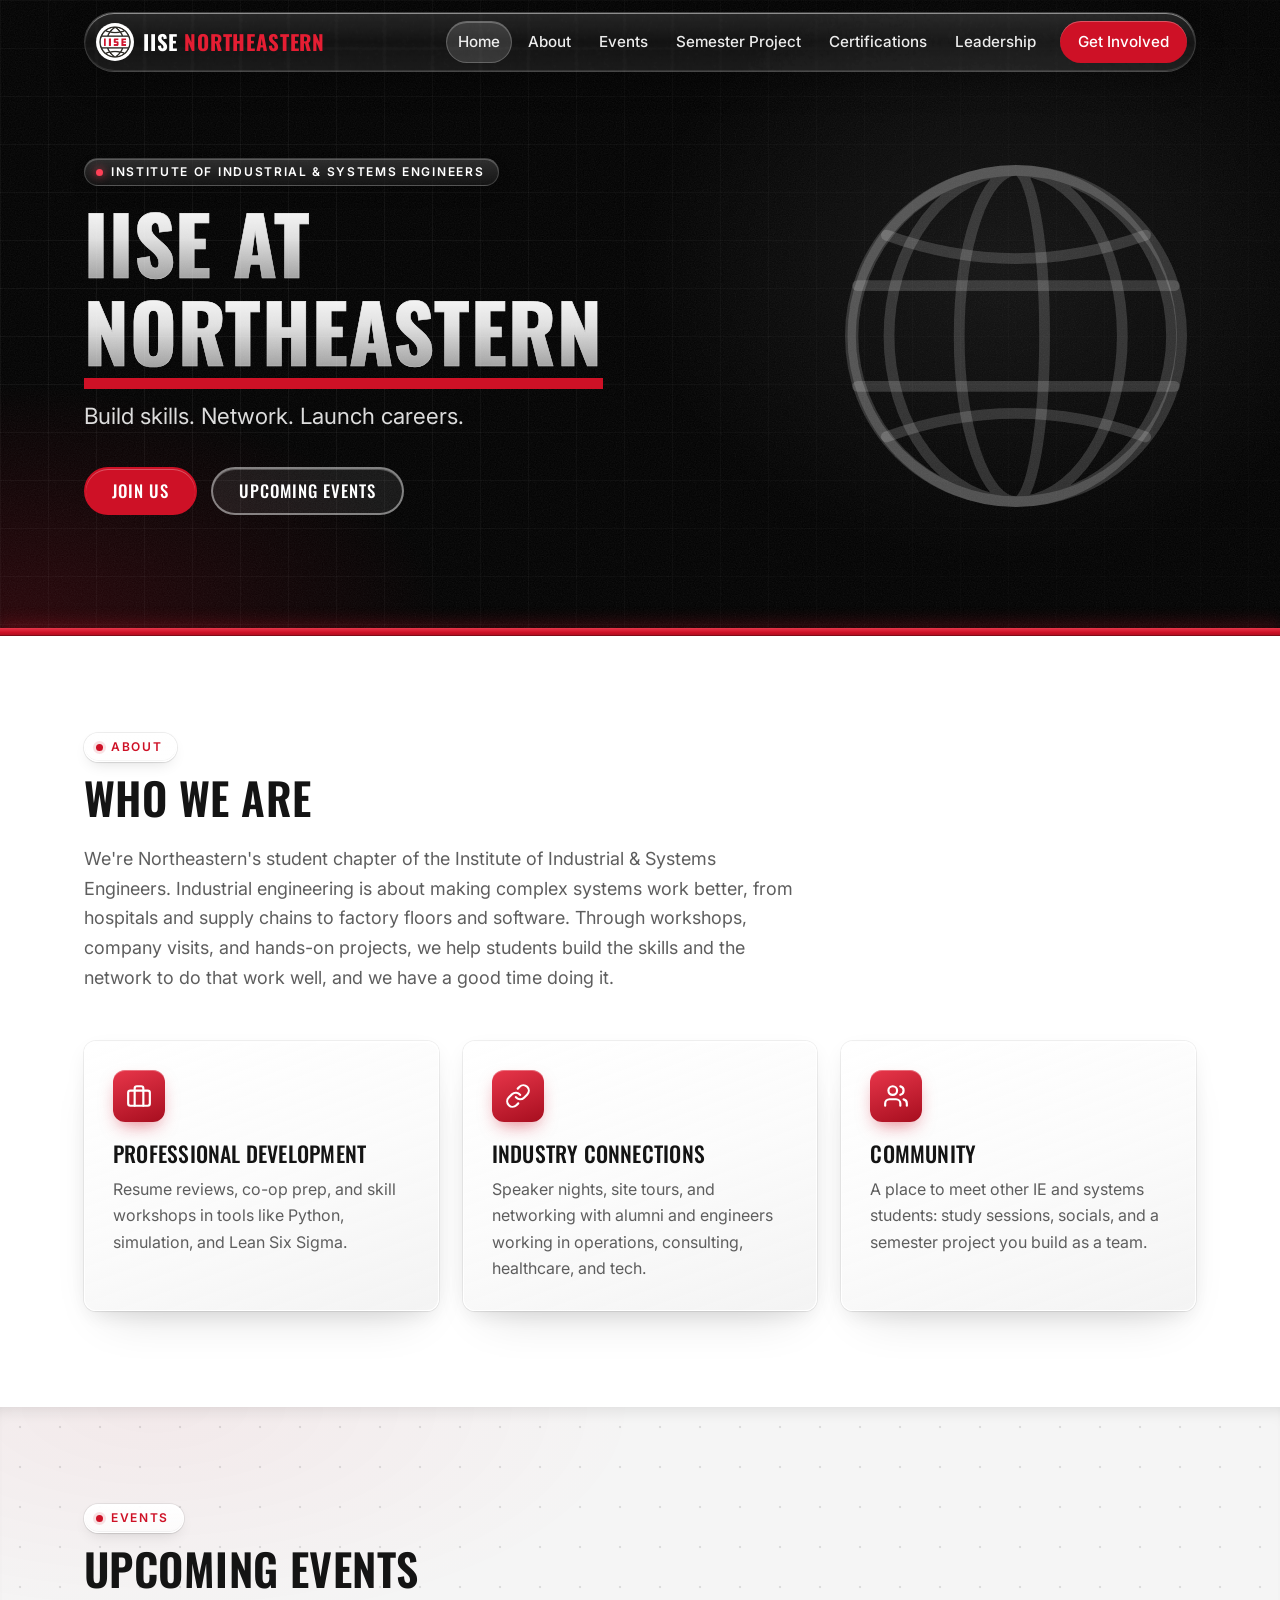
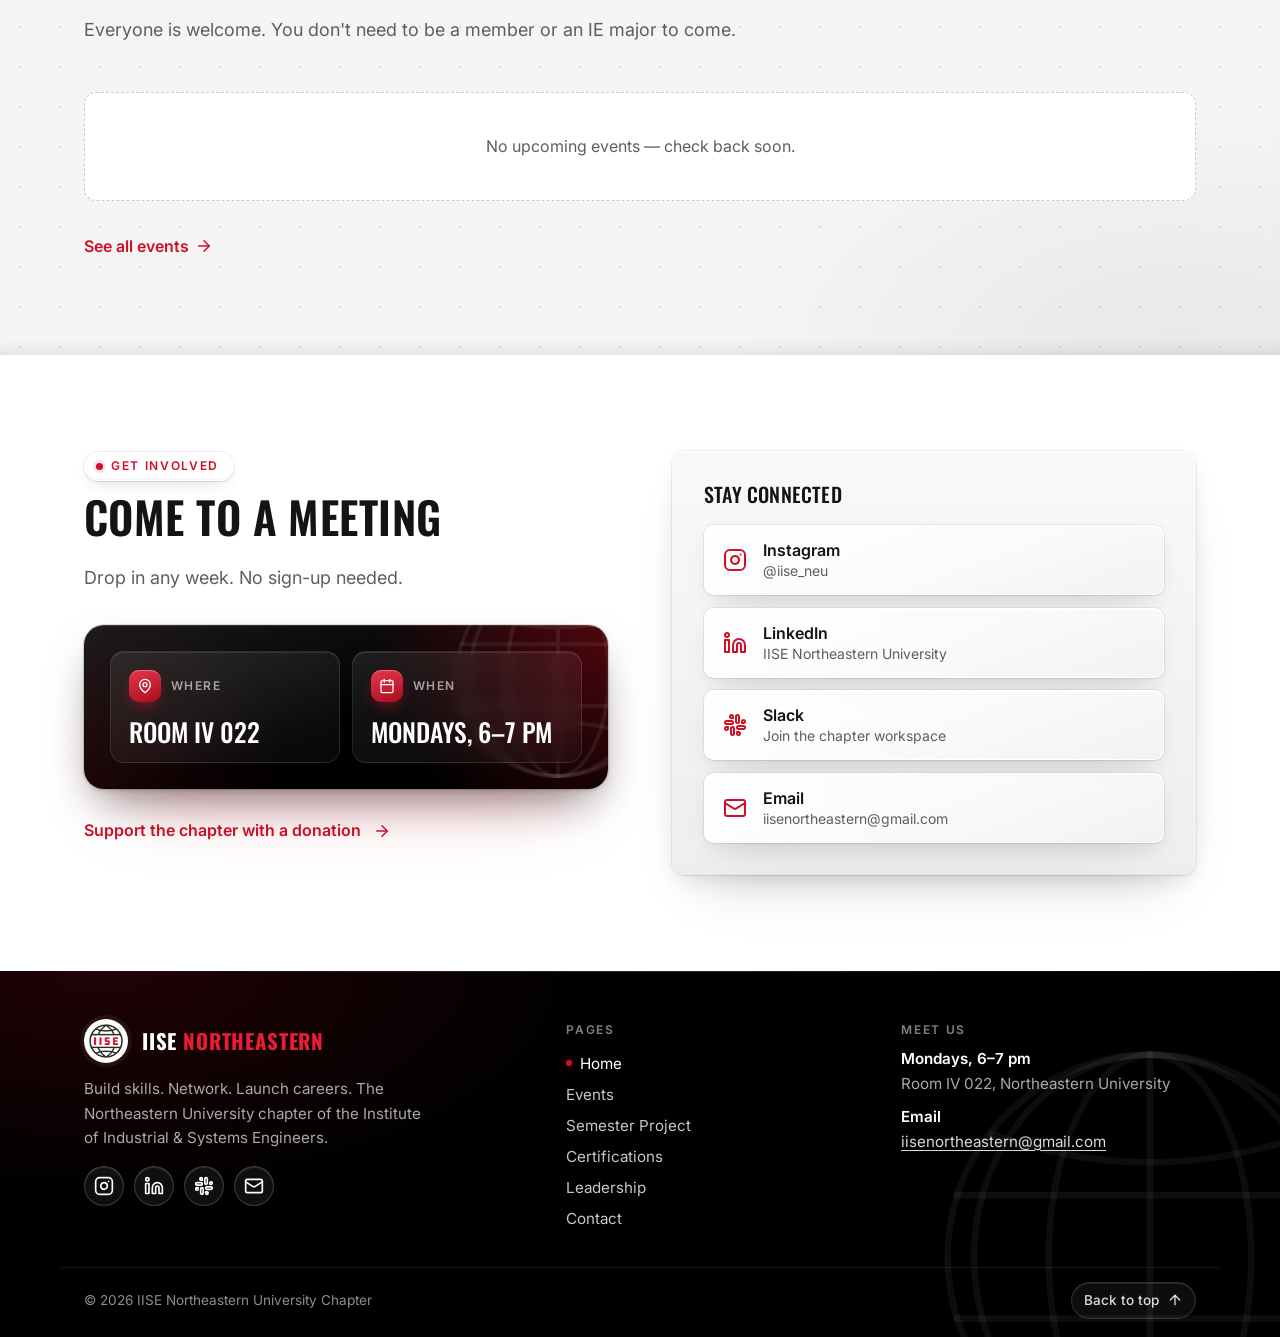
==== index.html @ 93dac648 "Add a pointer light to the black headers Co-Authored-By: Claude Opus 5.5 <noreply@anthropic.com>" ====
<!DOCTYPE html>
<html lang="en">
<head>
  <meta charset="UTF-8">
  <meta name="viewport" content="width=device-width, initial-scale=1, viewport-fit=cover">
  <title>IISE Northeastern | Industrial &amp; Systems Engineering Club at Northeastern University</title>
  <meta name="description" content="Build skills. Network. Launch careers. The Northeastern University chapter of the Institute of Industrial &amp; Systems Engineers.">
  <link rel="canonical" href="https://iiseneu.org/">

  <!-- Link previews (iMessage, Slack, LinkedIn, Instagram DMs, etc.) -->
  <meta property="og:site_name" content="IISE Northeastern">
  <meta property="og:type" content="website">
  <meta property="og:url" content="https://iiseneu.org/">
  <meta property="og:title" content="IISE Northeastern">
  <meta property="og:description" content="Build skills. Network. Launch careers. The Northeastern University chapter of the Institute of Industrial &amp; Systems Engineers.">
  <meta property="og:image" content="https://iiseneu.org/assets/og-image.jpg">
  <meta property="og:image:width" content="1200">
  <meta property="og:image:height" content="630">
  <meta property="og:image:alt" content="IISE Northeastern University Chapter logo">
  <meta name="twitter:card" content="summary_large_image">
  <meta name="theme-color" content="#000000">
  <link rel="icon" type="image/png" href="assets/iise-logo.png">
  <!-- Home-screen app: added to an iPhone/Android home screen, the site opens full screen -->
  <link rel="manifest" href="manifest.webmanifest">
  <link rel="apple-touch-icon" href="assets/icons/apple-touch-icon.png">
  <meta name="mobile-web-app-capable" content="yes">
  <meta name="apple-mobile-web-app-capable" content="yes">
  <meta name="apple-mobile-web-app-status-bar-style" content="black-translucent">
  <meta name="apple-mobile-web-app-title" content="IISE NEU">

  <link rel="preconnect" href="https://fonts.googleapis.com">
  <link rel="preconnect" href="https://fonts.gstatic.com" crossorigin>
  <link href="https://fonts.googleapis.com/css2?family=Inter:wght@400;500;600&family=Oswald:wght@500;600;700&display=swap" rel="stylesheet">
  <!-- Tells search engines who we are (name, logo, socials). Events are added by js/main.js -->
  <script type="application/ld+json">
{
    "@context": "https://schema.org",
    "@graph": [
      {
        "@type": "WebSite",
        "@id": "https://iiseneu.org/#website",
        "url": "https://iiseneu.org/",
        "name": "IISE Northeastern",
        "alternateName": [
          "IISE at Northeastern University",
          "IISE NEU"
        ],
        "publisher": {
          "@id": "https://iiseneu.org/#org"
        }
      },
      {
        "@type": "Organization",
        "@id": "https://iiseneu.org/#org",
        "name": "IISE Northeastern University Chapter",
        "alternateName": [
          "IISE Northeastern",
          "IISE NEU",
          "Institute of Industrial and Systems Engineers at Northeastern University"
        ],
        "description": "The Northeastern University student chapter of the Institute of Industrial & Systems Engineers: client consulting projects, certifications, employer events, and community for industrial engineering students.",
        "url": "https://iiseneu.org/",
        "logo": "https://iiseneu.org/assets/icons/icon-512.png",
        "email": "iisenortheastern@gmail.com",
        "sameAs": [
          "https://www.instagram.com/iise_neu/",
          "https://www.linkedin.com/school/iise-northeastern-university/"
        ],
        "parentOrganization": {
          "@type": "Organization",
          "name": "Institute of Industrial and Systems Engineers",
          "url": "https://www.iise.org/"
        },
        "location": {
          "@type": "Place",
          "name": "Northeastern University",
          "address": {
            "@type": "PostalAddress",
            "streetAddress": "360 Huntington Ave",
            "addressLocality": "Boston",
            "addressRegion": "MA",
            "postalCode": "02115",
            "addressCountry": "US"
          }
        }
      }
    ]
  }
  </script>
  <!-- Turn on entrance/scroll animation unless the visitor prefers reduced motion (set before paint to avoid a flash) -->
  <script>if (!matchMedia("(prefers-reduced-motion: reduce)").matches) document.documentElement.classList.add("anim");</script>
  <!-- Bump ?v= on both lines whenever styles.css or main.js change, so browsers fetch the new files -->
  <link rel="stylesheet" href="css/styles.css?v=202611051542">
  <script src="js/main.js?v=202611051542" defer></script>
</head>
<body id="top">
  <!-- Icon sprite: referenced below with <use href="#icon-…">. Shapes based on Lucide (ISC license). -->
  <svg xmlns="http://www.w3.org/2000/svg" class="sprite" aria-hidden="true">
    <symbol id="icon-instagram" viewBox="0 0 24 24"><rect width="20" height="20" x="2" y="2" rx="5"/><path d="M16 11.37A4 4 0 1 1 12.63 8 4 4 0 0 1 16 11.37z"/><line x1="17.5" x2="17.51" y1="6.5" y2="6.5"/></symbol>
    <symbol id="icon-linkedin" viewBox="0 0 24 24"><path d="M16 8a6 6 0 0 1 6 6v7h-4v-7a2 2 0 0 0-4 0v7h-4v-7a6 6 0 0 1 6-6z"/><rect width="4" height="12" x="2" y="9"/><circle cx="4" cy="4" r="2"/></symbol>
    <symbol id="icon-slack" viewBox="0 0 24 24"><rect width="3" height="8" x="13" y="2" rx="1.5"/><path d="M19 8.5V10h1.5A1.5 1.5 0 1 0 19 8.5"/><rect width="3" height="8" x="8" y="14" rx="1.5"/><path d="M5 15.5V14H3.5A1.5 1.5 0 1 0 5 15.5"/><rect width="8" height="3" x="14" y="13" rx="1.5"/><path d="M15.5 19H14v1.5a1.5 1.5 0 1 0 1.5-1.5"/><rect width="8" height="3" x="2" y="8" rx="1.5"/><path d="M8.5 5H10V3.5A1.5 1.5 0 1 0 8.5 5"/></symbol>
    <symbol id="icon-mail" viewBox="0 0 24 24"><rect width="20" height="16" x="2" y="4" rx="2"/><path d="m22 7-8.97 5.7a1.94 1.94 0 0 1-2.06 0L2 7"/></symbol>
    <symbol id="icon-clock" viewBox="0 0 24 24"><circle cx="12" cy="12" r="10"/><polyline points="12 6 12 12 16 14"/></symbol>
    <symbol id="icon-pin" viewBox="0 0 24 24"><path d="M20 10c0 6-8 12-8 12s-8-6-8-12a8 8 0 0 1 16 0Z"/><circle cx="12" cy="10" r="3"/></symbol>
    <symbol id="icon-calendar" viewBox="0 0 24 24"><rect width="18" height="18" x="3" y="4" rx="2"/><line x1="16" x2="16" y1="2" y2="6"/><line x1="8" x2="8" y1="2" y2="6"/><line x1="3" x2="21" y1="10" y2="10"/></symbol>
    <symbol id="icon-briefcase" viewBox="0 0 24 24"><rect width="20" height="14" x="2" y="7" rx="2"/><path d="M16 21V5a2 2 0 0 0-2-2h-4a2 2 0 0 0-2 2v16"/></symbol>
    <symbol id="icon-link" viewBox="0 0 24 24"><path d="M10 13a5 5 0 0 0 7.54.54l3-3a5 5 0 0 0-7.07-7.07l-1.72 1.71"/><path d="M14 11a5 5 0 0 0-7.54-.54l-3 3a5 5 0 0 0 7.07 7.07l1.71-1.71"/></symbol>
    <symbol id="icon-users" viewBox="0 0 24 24"><path d="M16 21v-2a4 4 0 0 0-4-4H6a4 4 0 0 0-4 4v2"/><circle cx="9" cy="7" r="4"/><path d="M22 21v-2a4 4 0 0 0-3-3.87"/><path d="M16 3.13a4 4 0 0 1 0 7.75"/></symbol>
    <symbol id="icon-home" viewBox="0 0 24 24"><path d="M3 10.5 12 3l9 7.5"/><path d="M5 9.5V20a1 1 0 0 0 1 1h4v-6h4v6h4a1 1 0 0 0 1-1V9.5"/></symbol>
    <symbol id="icon-info" viewBox="0 0 24 24"><circle cx="12" cy="12" r="10"/><path d="M12 16v-4"/><path d="M12 8h.01"/></symbol>
    <symbol id="icon-layers" viewBox="0 0 24 24"><path d="m12 2 9 5-9 5-9-5 9-5Z"/><path d="m3 12 9 5 9-5"/><path d="m3 17 9 5 9-5"/></symbol>
    <symbol id="icon-award" viewBox="0 0 24 24"><circle cx="12" cy="8" r="6"/><path d="M15.477 12.89 17 22l-5-3-5 3 1.523-9.11"/></symbol>
    <symbol id="icon-arrow" viewBox="0 0 24 24"><path d="M5 12h14"/><path d="m12 5 7 7-7 7"/></symbol>
  </svg>

  <a class="skip-link" href="#main">Skip to main content</a>

  <header class="site-header">
    <div class="container header-inner">
      <a class="brand" href="./">
        <img src="assets/iise-mark.png" alt="IISE Northeastern University Chapter, home" width="48" height="48">
        <span class="brand-text">IISE <span>Northeastern</span></span>
      </a>

      <button class="nav-toggle" type="button" aria-expanded="false" aria-controls="site-nav">
        <span class="nav-toggle-bar" aria-hidden="true"></span>
        <span class="visually-hidden">Menu</span>
      </button>

      <nav id="site-nav" class="site-nav" aria-label="Main">
        <ul>
          <li><a href="#top" aria-current="page"><svg class="nav-ico" aria-hidden="true"><use href="#icon-home"/></svg><span>Home</span></a></li>
          <li><a href="#about"><svg class="nav-ico" aria-hidden="true"><use href="#icon-info"/></svg><span>About</span></a></li>
          <li><a href="#events"><svg class="nav-ico" aria-hidden="true"><use href="#icon-calendar"/></svg><span>Events</span></a></li>
          <li><a href="semester-project"><svg class="nav-ico" aria-hidden="true"><use href="#icon-layers"/></svg><span>Semester Project</span></a></li>
          <li><a href="certifications"><svg class="nav-ico" aria-hidden="true"><use href="#icon-award"/></svg><span>Certifications</span></a></li>
          <li><a href="leadership"><svg class="nav-ico" aria-hidden="true"><use href="#icon-users"/></svg><span>Leadership</span></a></li>
          <li class="nav-menu-only"><a href="contact"><svg class="nav-ico" aria-hidden="true"><use href="#icon-mail"/></svg><span>Contact</span></a></li>
          <li><a class="nav-cta" href="#get-involved">Get Involved</a></li>
        </ul>
        <!-- Phone menu only: meeting info and socials -->
        <div class="nav-extras">
          <p class="nav-meet"><svg aria-hidden="true"><use href="#icon-calendar"/></svg>General meetings: Mondays, 6–7 pm · IV 022</p>
          <ul class="social" role="list">
            <li><a href="https://www.instagram.com/iise_neu/?hl=en" target="_blank" rel="noopener noreferrer" aria-label="IISE Northeastern on Instagram (opens in a new tab)"><svg aria-hidden="true"><use href="#icon-instagram"/></svg></a></li>
            <li><a href="https://www.linkedin.com/school/iise-northeastern-university/posts/?feedView=all" target="_blank" rel="noopener noreferrer" aria-label="IISE Northeastern on LinkedIn (opens in a new tab)"><svg aria-hidden="true"><use href="#icon-linkedin"/></svg></a></li>
            <li><a href="https://join.slack.com/t/iise-northeastern/shared_invite/zt-2xcipzngj-AsuXN7jgYx8LaTXatLx2tw" target="_blank" rel="noopener noreferrer" aria-label="Join the IISE Northeastern Slack workspace (opens in a new tab)"><svg aria-hidden="true"><use href="#icon-slack"/></svg></a></li>
            <li><a href="mailto:iisenortheastern@gmail.com" aria-label="Email IISE Northeastern"><svg aria-hidden="true"><use href="#icon-mail"/></svg></a></li>
          </ul>
        </div>
      </nav>
    </div>
  </header>

  <main id="main">
    <!-- ============ HERO ============ -->
    <section class="hero" aria-labelledby="hero-title">
      <div class="container hero-inner">
        <div class="hero-copy">
          <p class="eyebrow eyebrow-light">Institute of Industrial &amp; Systems Engineers</p>
          <h1 id="hero-title">IISE at <span class="accent">Northeastern</span></h1>
          <p class="hero-tagline">Build skills. Network. Launch careers.</p>
          <div class="hero-actions">
            <a class="btn btn-primary" href="#get-involved">Join Us</a>
            <a class="btn btn-ghost" href="#events">Upcoming Events</a>
          </div>
        </div>

        <!-- Decorative globe echoing the logo -->
        <svg class="hero-globe" viewBox="0 0 200 200" aria-hidden="true" focusable="false">
          <circle cx="100" cy="100" r="92"/>
          <!-- Meridians: js/main.js (initGlobe) redraws these to spin the globe on load -->
          <g class="globe-meridians">
            <ellipse cx="100" cy="100" rx="40" ry="92"/>
            <ellipse cx="100" cy="100" rx="72" ry="92"/>
            <line x1="100" y1="8" x2="100" y2="192"/>
          </g>
          <line x1="12" y1="72" x2="188" y2="72"/>
          <line x1="12" y1="128" x2="188" y2="128"/>
          <path d="M28 44 Q100 70 172 44"/>
          <path d="M28 156 Q100 130 172 156"/>
        </svg>
      </div>
    </section>

    <!-- ============ ABOUT ============ -->
    <section id="about" class="section" aria-labelledby="about-title">
      <div class="container">
        <header class="section-head">
          <p class="eyebrow">About</p>
          <h2 id="about-title">Who we are</h2>
          <!-- TODO: Replace with the chapter's official About text -->
          <p class="lead">
            We're Northeastern's student chapter of the Institute of Industrial &amp; Systems Engineers. Industrial engineering is about making complex systems work better, from hospitals and supply chains to factory floors and software.
            Through workshops, company visits, and hands-on projects, we help students build the skills and the network to do that work well, and we have a good time doing it.
          </p>
        </header>

        <ul class="card-grid highlights" role="list">
          <li class="card highlight">
            <span class="highlight-icon"><svg aria-hidden="true"><use href="#icon-briefcase"/></svg></span>
            <h3>Professional Development</h3>
            <!-- TODO: Replace highlight copy -->
            <p>Resume reviews, co-op prep, and skill workshops in tools like Python, simulation, and Lean Six Sigma.</p>
          </li>
          <li class="card highlight">
            <span class="highlight-icon"><svg aria-hidden="true"><use href="#icon-link"/></svg></span>
            <h3>Industry Connections</h3>
            <!-- TODO: Replace highlight copy -->
            <p>Speaker nights, site tours, and networking with alumni and engineers working in operations, consulting, healthcare, and tech.</p>
          </li>
          <li class="card highlight">
            <span class="highlight-icon"><svg aria-hidden="true"><use href="#icon-users"/></svg></span>
            <h3>Community</h3>
            <!-- TODO: Replace highlight copy -->
            <p>A place to meet other IE and systems students: study sessions, socials, and a semester project you build as a team.</p>
          </li>
        </ul>
      </div>
    </section>

    <!-- ============ EVENTS ============ -->
    <section id="events" class="section section-alt" aria-labelledby="events-title">
      <div class="container">
        <header class="section-head">
          <p class="eyebrow">Events</p>
          <h2 id="events-title">Upcoming events</h2>
          <p class="lead">Everyone is welcome. You don't need to be a member or an IE major to come.</p>
        </header>

        <!-- Events are rendered from the EVENTS array in js/main.js -->
        <ul class="card-grid events-grid" id="events-list" role="list">
          <li class="events-empty">
            <noscript>Turn on JavaScript to see upcoming events, or follow us on Instagram for updates.</noscript>
          </li>
        </ul>

        <p class="section-more"><a class="text-link" href="events">See all events <svg aria-hidden="true"><use href="#icon-arrow"/></svg></a></p>
      </div>
    </section>

    <!-- ============ GET INVOLVED ============ -->
    <section id="get-involved" class="section" aria-labelledby="involved-title">
      <div class="container involved">
        <div class="involved-copy">
          <p class="eyebrow">Get Involved</p>
          <h2 id="involved-title">Come to a meeting</h2>
          <p class="lead">Drop in any week. No sign-up needed.</p>

          <div class="meeting-card">
            <dl class="meeting">
              <div class="meeting-row">
                <dt><span class="meeting-ico" aria-hidden="true"><svg><use href="#icon-pin"/></svg></span><span>Where</span></dt>
                <dd>Room IV 022</dd>
              </div>
              <div class="meeting-row">
                <dt><span class="meeting-ico" aria-hidden="true"><svg><use href="#icon-calendar"/></svg></span><span>When</span></dt>
                <dd>Mondays, 6–7 pm</dd>
              </div>
            </dl>
            <p class="meeting-next" id="meeting-next" hidden></p>
          </div>

          <p class="support-line"><a class="text-link" href="https://givingday.northeastern.edu/s/fund-details?dc=DN4493-83" target="_blank" rel="noopener noreferrer">Support the chapter with a donation<span class="visually-hidden"> on Northeastern's giving site (opens in a new tab)</span> <svg aria-hidden="true"><use href="#icon-arrow"/></svg></a></p>
        </div>

        <div class="involved-links">
          <h3>Stay connected</h3>
          <ul class="contact-list" role="list">
            <li>
              <a class="contact-btn" href="https://www.instagram.com/iise_neu/?hl=en" target="_blank" rel="noopener noreferrer">
                <svg aria-hidden="true"><use href="#icon-instagram"/></svg>
                <span><strong>Instagram</strong><small>@iise_neu</small></span><span class="visually-hidden"> (opens in a new tab)</span>
              </a>
            </li>
            <li>
              <a class="contact-btn" href="https://www.linkedin.com/school/iise-northeastern-university/posts/?feedView=all" target="_blank" rel="noopener noreferrer">
                <svg aria-hidden="true"><use href="#icon-linkedin"/></svg>
                <span><strong>LinkedIn</strong><small>IISE Northeastern University</small></span><span class="visually-hidden"> (opens in a new tab)</span>
              </a>
            </li>
            <li>
              <a class="contact-btn" href="https://join.slack.com/t/iise-northeastern/shared_invite/zt-2xcipzngj-AsuXN7jgYx8LaTXatLx2tw" target="_blank" rel="noopener noreferrer">
                <svg aria-hidden="true"><use href="#icon-slack"/></svg>
                <span><strong>Slack</strong><small>Join the chapter workspace</small></span><span class="visually-hidden"> (opens in a new tab)</span>
              </a>
            </li>
            <li>
              <a class="contact-btn" href="mailto:iisenortheastern@gmail.com">
                <svg aria-hidden="true"><use href="#icon-mail"/></svg>
                <span><strong>Email</strong><small>iisenortheastern@gmail.com</small></span>
              </a>
            </li>
          </ul>
        </div>
      </div>
    </section>
  </main>

  <footer class="site-footer">
    <!-- Decorative globe watermark echoing the hero -->
    <svg class="footer-globe" viewBox="0 0 200 200" aria-hidden="true" focusable="false">
      <circle cx="100" cy="100" r="92"/>
      <ellipse cx="100" cy="100" rx="46" ry="92"/>
      <ellipse cx="100" cy="100" rx="80" ry="92"/>
      <line x1="100" y1="8" x2="100" y2="192"/>
      <line x1="12" y1="72" x2="188" y2="72"/>
      <line x1="12" y1="128" x2="188" y2="128"/>
      <path d="M28 44 Q100 70 172 44"/>
      <path d="M28 156 Q100 130 172 156"/>
    </svg>

    <div class="container footer-grid">
      <div class="footer-brand">
        <a class="footer-wordmark" href="./">
          <span class="footer-logo"><img src="assets/iise-mark.png" alt="" width="72" height="72" loading="lazy"></span>
          <span class="footer-name">IISE <span>Northeastern</span></span>
        </a>
        <p class="footer-tagline">Build skills. Network. Launch careers. The Northeastern University chapter of the Institute of Industrial &amp; Systems Engineers.</p>
        <ul class="social" role="list">
          <li><a href="https://www.instagram.com/iise_neu/?hl=en" target="_blank" rel="noopener noreferrer" aria-label="IISE Northeastern on Instagram (opens in a new tab)"><svg aria-hidden="true"><use href="#icon-instagram"/></svg></a></li>
          <li><a href="https://www.linkedin.com/school/iise-northeastern-university/posts/?feedView=all" target="_blank" rel="noopener noreferrer" aria-label="IISE Northeastern on LinkedIn (opens in a new tab)"><svg aria-hidden="true"><use href="#icon-linkedin"/></svg></a></li>
          <li><a href="https://join.slack.com/t/iise-northeastern/shared_invite/zt-2xcipzngj-AsuXN7jgYx8LaTXatLx2tw" target="_blank" rel="noopener noreferrer" aria-label="Join the IISE Northeastern Slack workspace (opens in a new tab)"><svg aria-hidden="true"><use href="#icon-slack"/></svg></a></li>
          <li><a href="mailto:iisenortheastern@gmail.com" aria-label="Email IISE Northeastern"><svg aria-hidden="true"><use href="#icon-mail"/></svg></a></li>
        </ul>
      </div>

      <nav class="footer-col" aria-label="Footer">
        <h2 class="footer-heading">Pages</h2>
        <ul class="footer-links" role="list">
            <li><a href="./" aria-current="page">Home</a></li>
            <li><a href="events">Events</a></li>
            <li><a href="semester-project">Semester Project</a></li>
            <li><a href="certifications">Certifications</a></li>
            <li><a href="leadership">Leadership</a></li>
            <li><a href="contact">Contact</a></li>
        </ul>
      </nav>

      <div class="footer-col">
        <h2 class="footer-heading">Meet us</h2>
        <p class="footer-meet"><strong>Mondays, 6–7 pm</strong>Room IV 022, Northeastern University</p>
        <p class="footer-meet"><strong>Email</strong><a href="mailto:iisenortheastern@gmail.com">iisenortheastern@gmail.com</a></p>
      </div>
    </div>

    <div class="container footer-bottom">
      <p>&copy; <span data-year>2026</span> IISE Northeastern University Chapter</p>
      <a class="to-top" href="#top">Back to top
        <svg viewBox="0 0 24 24" aria-hidden="true"><path d="m5 12 7-7 7 7"/><path d="M12 19V5"/></svg>
      </a>
    </div>
  </footer>
  <!-- Cloudflare Web Analytics --><script type='module' src='https://static.cloudflareinsights.com/beacon.min.js' data-cf-beacon='{"token": "e005a3361d4644aa9ccc763a303c956d"}'></script><!-- End Cloudflare Web Analytics -->
</body>
</html>
---- css/styles.css ----
/* =========================================================
   IISE Northeastern: site styles
   ========================================================= */

:root {
  --red: #CE1126;
  --red-dark: #A70E1F;
  /* Dark surfaces (hero, footer, dark boxes, phone menu): pure black.
     The previous warm charcoal was #2B2A26, lit from #3B3A35 down to #1F1E1B. */
  --charcoal: #000000;
  --dark-hi: #1A1A1A;        /* lit corner of dark boxes */
  --dark-lo: #000000;        /* shaded corner */
  --charcoal-soft: var(--dark-hi);
  --ink: #141414;
  --muted: #5E5E5E;          /* 6.5:1 on white, 5.9:1 on #F5F5F5 */
  --line: #E5E5E5;
  --bg: #FFFFFF;
  --bg-alt: #F5F5F5;

  --font-head: "Oswald", "Arial Narrow", "Helvetica Neue", Arial, sans-serif;
  --font-body: "Inter", system-ui, -apple-system, "Segoe UI", Roboto, sans-serif;

  --header-h: 72px;
  --radius: 12px;
  --shadow: 0 1px 2px rgba(17, 17, 17, 0.06), 0 4px 16px rgba(17, 17, 17, 0.06);
  --shadow-hover: 0 2px 4px rgba(17, 17, 17, 0.08), 0 12px 28px rgba(17, 17, 17, 0.12);
  --focus: 0 0 0 3px #FFFFFF, 0 0 0 5px var(--red);
}

/* ---------- Base ---------- */
*,
*::before,
*::after { box-sizing: border-box; }

html {
  scroll-behavior: smooth;
  scroll-padding-top: calc(var(--header-h) + 16px);
  -webkit-text-size-adjust: 100%;
}

body {
  margin: 0;
  font-family: var(--font-body);
  font-size: 1rem;
  line-height: 1.65;
  color: var(--ink);
  background: var(--bg);
  -webkit-font-smoothing: antialiased;
}

/* The page itself is charcoal and the content area is white. That way everything
   outside the content (the "bounce" past the top and bottom, the strip behind the
   iPhone status bar, the space under a short page) matches the dark hero and footer,
   while the sections inside <main> stay white. Works without :has(), including on iOS. */
html, body { background: var(--charcoal); }
main { display: block; background: var(--bg); }

img, svg { display: block; max-width: 100%; }

h1, h2, h3 {
  font-family: var(--font-head);
  font-weight: 600;
  line-height: 1.1;
  letter-spacing: 0.01em;
  text-transform: uppercase;
  margin: 0 0 0.5em;
}

p { margin: 0 0 1em; }

a { color: var(--red); }

/* Sections focused by section links (js/main.js) don't need a ring */
[tabindex="-1"]:focus { outline: none; box-shadow: none; }

:focus-visible {
  outline: none;
  box-shadow: var(--focus);
  border-radius: 4px;
}

.sprite { display: none; }

.visually-hidden {
  position: absolute !important;
  width: 1px; height: 1px;
  padding: 0; margin: -1px;
  overflow: hidden; clip: rect(0 0 0 0);
  white-space: nowrap; border: 0;
}

.skip-link {
  position: absolute;
  left: 16px; top: -100px;
  z-index: 200;
  padding: 10px 16px;
  background: var(--charcoal);
  color: #fff;
  font-weight: 600;
  border-radius: 6px;
  text-decoration: none;
}
.skip-link:focus { top: 12px; }

.container {
  width: 100%;
  max-width: 1160px;
  margin: 0 auto;
  padding: 0 24px;
}

/* ---------- Buttons & links ---------- */
.btn {
  display: inline-flex;
  align-items: center;
  justify-content: center;
  gap: 8px;
  min-height: 48px;
  padding: 0 26px;
  font-family: var(--font-head);
  font-size: 1.05rem;
  font-weight: 500;
  letter-spacing: 0.06em;
  text-transform: uppercase;
  text-decoration: none;
  border-radius: 999px;
  border: 2px solid transparent;
  white-space: nowrap;
  transition: background-color .2s ease, color .2s ease, border-color .2s ease, transform .2s ease;
}
.btn:hover { transform: translateY(-1px); }

.btn-primary { background: var(--red); color: #fff; }
.btn-primary:hover { background: var(--red-dark); }

.btn-ghost { color: #fff; border-color: rgba(255, 255, 255, 0.7); }
.btn-ghost:hover { background: #fff; color: var(--charcoal); border-color: #fff; }

.text-link {
  display: inline-flex;
  align-items: center;
  gap: 6px;
  font-weight: 600;
  color: var(--red);
  text-decoration: none;
}
.text-link svg {
  width: 18px; height: 18px;
  fill: none; stroke: currentColor; stroke-width: 2;
  stroke-linecap: round; stroke-linejoin: round;
  transition: transform .2s ease;
}
.text-link:hover { color: var(--red-dark); }
.text-link:hover svg { transform: translateX(3px); }

/* ---------- Header ---------- */
.site-header {
  position: sticky;
  top: 0;
  z-index: 100;
  background: rgba(255, 255, 255, 0.96);
  backdrop-filter: saturate(180%) blur(8px);
  -webkit-backdrop-filter: saturate(180%) blur(8px);
  border-bottom: 1px solid var(--line);
}

.header-inner {
  display: flex;
  align-items: center;
  justify-content: space-between;
  height: var(--header-h);
}

.brand {
  display: flex;
  align-items: center;
  gap: 12px;
  text-decoration: none;
  color: var(--charcoal);
}
.brand img { width: 48px; height: auto; }
.brand-text {
  font-family: var(--font-head);
  font-weight: 700;
  font-size: 1.3rem;
  letter-spacing: 0.04em;
  text-transform: uppercase;
  line-height: 1;
}
.brand-text span { color: var(--red); }

.site-nav ul {
  display: flex;
  align-items: center;
  gap: 4px;
  list-style: none;
  margin: 0;
  padding: 0;
}

.site-nav a {
  position: relative;
  display: block;
  padding: 8px 12px;
  font-size: 0.95rem;
  font-weight: 500;
  color: var(--charcoal);
  text-decoration: none;
  border-radius: 6px;
  white-space: nowrap;
  transition: color .2s ease, background-color .2s ease;
}
.site-nav a:not(.nav-cta)::after {
  content: "";
  position: absolute;
  left: 12px; right: 12px; bottom: 2px;
  height: 2px;
  background: var(--red);
  transform: scaleX(0);
  transform-origin: left;
  transition: transform .2s ease;
}
.site-nav a:hover { color: var(--red); }
.site-nav a:not(.nav-cta):hover::after,
.site-nav a[aria-current]::after { transform: scaleX(1); }

.site-nav .nav-cta {
  margin-left: 8px;
  padding: 8px 18px;
  background: var(--red);
  color: #fff;
  border-radius: 999px;
}
.site-nav .nav-cta:hover { background: var(--red-dark); color: #fff; }

/* Hamburger */
.nav-toggle {
  display: none;
  width: 44px; height: 44px;
  margin-right: -8px;
  padding: 0;
  background: none;
  border: 0;
  border-radius: 8px;
  cursor: pointer;
  color: var(--charcoal);
}
.nav-toggle-bar,
.nav-toggle-bar::before,
.nav-toggle-bar::after {
  display: block;
  width: 24px; height: 2px;
  margin: 0 auto;
  background: currentColor;
  border-radius: 2px;
  transition: transform .25s ease, background-color .25s ease;
}
.nav-toggle-bar { position: relative; }
.nav-toggle-bar::before,
.nav-toggle-bar::after { content: ""; position: absolute; left: 0; }
.nav-toggle-bar::before { top: -7px; }
.nav-toggle-bar::after { top: 7px; }

.nav-toggle[aria-expanded="true"] .nav-toggle-bar { background: transparent; }
.nav-toggle[aria-expanded="true"] .nav-toggle-bar::before { transform: translateY(7px) rotate(45deg); }
.nav-toggle[aria-expanded="true"] .nav-toggle-bar::after { transform: translateY(-7px) rotate(-45deg); }

/* ---------- Hero ---------- */
.hero {
  position: relative;
  overflow: hidden;
  background: var(--charcoal);
  color: #fff;
}
.hero::after {               /* thin red rule echoing the logo ring */
  content: "";
  position: absolute;
  left: 0; right: 0; bottom: 0;
  height: 6px;
  background: var(--red);
}

.hero-inner {
  display: grid;
  grid-template-columns: 1.3fr 1fr;
  align-items: center;
  gap: 48px;
  padding-top: 112px;
  padding-bottom: 120px;
}

.hero h1 {
  font-size: clamp(2.75rem, 6.5vw, 5rem);
  font-weight: 700;
  margin-bottom: 0.3em;
}
.hero h1 .accent { color: #fff; box-shadow: inset 0 -0.14em 0 var(--red); }

.hero-tagline {
  max-width: 34ch;
  font-size: clamp(1.15rem, 2vw, 1.4rem);
  color: rgba(255, 255, 255, 0.86);
  margin-bottom: 2rem;
}

.hero-actions { display: flex; flex-wrap: wrap; gap: 14px; }

.hero-globe {
  width: 100%;
  max-width: 360px;
  justify-self: end;
  fill: none;
  stroke: rgba(255, 255, 255, 0.16);
  stroke-width: 6;
  stroke-linecap: round;
}

.hero :focus-visible { box-shadow: 0 0 0 3px var(--charcoal), 0 0 0 5px #fff; }

/* ---------- Sections ---------- */
.section { padding: 96px 0; }
.section-alt { background: var(--bg-alt); }

.section-head { max-width: 720px; margin-bottom: 48px; }
.section-head h2 { font-size: clamp(2rem, 4vw, 2.75rem); }

.eyebrow {
  display: inline-flex;
  align-items: center;
  gap: 10px;
  margin-bottom: 12px;
  font-size: 0.8rem;
  font-weight: 600;
  letter-spacing: 0.14em;
  text-transform: uppercase;
  color: var(--red);
}
.eyebrow::before {
  content: "";
  width: 28px; height: 2px;
  background: currentColor;
}
.eyebrow-light { color: rgba(255, 255, 255, 0.86); }
.eyebrow-light::before { background: var(--red); }

.lead { font-size: 1.125rem; color: var(--muted); }

.section-more { margin: 32px 0 0; }

/* ---------- Cards ---------- */
.card-grid {
  display: grid;
  grid-template-columns: repeat(3, 1fr);
  gap: 24px;
  list-style: none;
  margin: 0;
  padding: 0;
}

.card {
  background: #fff;
  border: 1px solid var(--line);
  border-radius: var(--radius);
  padding: 28px;
  transition: transform .2s ease, box-shadow .2s ease, border-color .2s ease;
}
.card:hover {
  transform: translateY(-3px);
  box-shadow: var(--shadow-hover);
  border-color: transparent;
}
.card h3 { font-size: 1.35rem; font-weight: 500; }
.card p { color: var(--muted); margin: 0; }

.highlight-icon {
  display: inline-grid;
  place-items: center;
  width: 52px; height: 52px;
  margin-bottom: 20px;
  border-radius: 12px;
  background: rgba(206, 17, 38, 0.08);
  color: var(--red);
}
.highlight-icon svg {
  width: 26px; height: 26px;
  fill: none; stroke: currentColor; stroke-width: 2;
  stroke-linecap: round; stroke-linejoin: round;
}

/* ---------- Events ---------- */
.event {
  display: flex;
  flex-direction: column;
  box-shadow: var(--shadow);
}

.event-top {
  display: flex;
  align-items: flex-start;
  gap: 16px;
  margin-bottom: 16px;
}

.date-badge {
  flex: none;
  display: flex;
  flex-direction: column;
  align-items: center;
  justify-content: center;
  width: 64px; height: 68px;
  border-radius: 10px;
  background: var(--red);
  color: #fff;
  font-family: var(--font-head);
  line-height: 1;
  text-transform: uppercase;
}
.date-badge .month { font-size: 0.85rem; letter-spacing: 0.1em; }
.date-badge .day { font-size: 1.9rem; font-weight: 600; margin-top: 4px; }

.event h3 { margin: 4px 0 0; }
.event-tag {
  display: inline-block;
  margin-top: 2px;
  padding: 1px 8px;
  border-radius: 999px;
  background: var(--charcoal);
  font-size: 0.7rem;
  font-weight: 600;
  letter-spacing: 0.1em;
  text-transform: uppercase;
  color: #fff;
}
.event-special .date-badge { background: var(--charcoal); }

.event-meta {
  list-style: none;
  margin: 0 0 14px;
  padding: 0;
  font-size: 0.925rem;
  color: var(--muted);
}
.event-meta li { display: flex; align-items: center; gap: 8px; }
.event-meta li + li { margin-top: 4px; }
.event-meta svg {
  flex: none;
  width: 16px; height: 16px;
  fill: none; stroke: var(--charcoal); stroke-width: 2;
  stroke-linecap: round; stroke-linejoin: round;
}

.events-empty {
  grid-column: 1 / -1;
  padding: 40px 24px;
  text-align: center;
  color: var(--muted);
  background: #fff;
  border: 1px dashed #CBCBCB;
  border-radius: var(--radius);
}
.events-empty:empty { display: none; }

/* Past events: muted badge regardless of type */
.event-past { box-shadow: none; }
.event-past .date-badge { background: var(--line); color: var(--charcoal); }

/* ---------- Get involved ---------- */
.involved {
  display: grid;
  grid-template-columns: 1fr 1fr;
  gap: 64px;
  align-items: start;
}
.involved h2 { font-size: clamp(2rem, 4vw, 2.75rem); }

.meeting {
  margin: 32px 0 0;
  border-left: 4px solid var(--red);
  padding-left: 24px;
}
.meeting-row + .meeting-row { margin-top: 20px; }
.meeting dt {
  display: flex;
  align-items: center;
  gap: 8px;
  font-size: 0.8rem;
  font-weight: 600;
  letter-spacing: 0.12em;
  text-transform: uppercase;
  color: var(--muted);
}
.meeting dt svg {
  width: 16px; height: 16px;
  fill: none; stroke: var(--red); stroke-width: 2;
  stroke-linecap: round; stroke-linejoin: round;
}
.meeting dd {
  margin: 4px 0 0;
  font-family: var(--font-head);
  font-size: 1.75rem;
  font-weight: 500;
  text-transform: uppercase;
  line-height: 1.2;
}

.involved-links {
  background: var(--bg-alt);
  border-radius: var(--radius);
  padding: 32px;
}
.involved-links h3 { font-size: 1.25rem; font-weight: 500; margin-bottom: 20px; }

.contact-list {
  display: grid;
  gap: 12px;
  list-style: none;
  margin: 0;
  padding: 0;
}

.contact-btn {
  display: flex;
  align-items: center;
  gap: 16px;
  padding: 14px 18px;
  background: #fff;
  border: 1px solid var(--line);
  border-radius: 10px;
  color: var(--ink);
  text-decoration: none;
  transition: border-color .2s ease, box-shadow .2s ease, transform .2s ease;
}
.contact-btn svg {
  flex: none;
  width: 24px; height: 24px;
  fill: none; stroke: var(--red); stroke-width: 2;
  stroke-linecap: round; stroke-linejoin: round;
}
.contact-btn > span { display: flex; flex-direction: column; min-width: 0; line-height: 1.35; }
.contact-btn strong { font-weight: 600; }
.contact-btn small {
  font-size: 0.875rem;
  color: var(--muted);
  overflow-wrap: anywhere;
}
.contact-btn:hover {
  border-color: var(--red);
  box-shadow: var(--shadow);
  transform: translateX(3px);
}

/* ---------- Semester project page ---------- */
.page-hero .container { padding-top: 88px; padding-bottom: 96px; }
.page-hero h1 { max-width: 16ch; font-size: clamp(2.5rem, 5.5vw, 4.25rem); }
.page-hero .hero-tagline { max-width: 46ch; margin-bottom: 0; }

.project {
  display: flex;
  flex-direction: column;
  padding: 32px;
  background: #fff;
  border: 1px solid var(--line);
  border-radius: var(--radius);
}
.project h3 { font-size: clamp(1.6rem, 3vw, 2rem); margin: 0 0 8px; }
.project h4 {
  margin: 20px 0 6px;
  font-size: 0.8rem;
  font-weight: 600;
  letter-spacing: 0.12em;
  text-transform: uppercase;
  color: var(--red);
}
.project p { margin: 0; color: var(--muted); }
.project .project-client { color: var(--ink); }

.project .project-term {
  display: flex;
  align-items: center;
  gap: 10px;
  margin: 0 0 6px;
  font-size: 0.8rem;
  font-weight: 600;
  letter-spacing: 0.12em;
  text-transform: uppercase;
}
.status-pill {
  padding: 2px 10px;
  border-radius: 999px;
  background: rgba(206, 17, 38, 0.08);
  color: var(--red-dark);
  letter-spacing: 0.06em;
}

.project-feature {
  display: grid;
  grid-template-columns: 1fr 1.6fr;
  gap: 56px;
  align-items: center;
  padding: 40px;
  border-top: 4px solid var(--red);
  box-shadow: var(--shadow);
}
.project-logo { display: grid; place-items: center; }
.project-logo img { width: 100%; max-width: 280px; height: auto; }

.checklist { list-style: none; margin: 0; padding: 0; }
.checklist li {
  display: flex;
  align-items: flex-start;
  gap: 10px;
  color: var(--muted);
}
.checklist li + li { margin-top: 8px; }
.checklist strong { color: var(--ink); font-weight: 600; }
.checklist svg {
  flex: none;
  width: 18px; height: 18px;
  margin-top: 4px;
  fill: none; stroke: var(--red); stroke-width: 2.5;
  stroke-linecap: round; stroke-linejoin: round;
}

.past-grid {
  display: grid;
  grid-template-columns: repeat(2, 1fr);
  gap: 24px;
}

.project-card-logo {
  width: auto;
  height: 72px;
  max-width: 100%;
  margin-bottom: 24px;
  object-fit: contain;
  object-position: left center;
}
.project-card-logo.is-square { height: 96px; margin-top: -12px; }

.why-grid { grid-template-columns: repeat(4, 1fr); }
.why-grid h3 { font-size: 1.25rem; }

.cta-band {
  display: flex;
  flex-wrap: wrap;
  align-items: center;
  justify-content: space-between;
  gap: 20px 32px;
  margin-top: 40px;
  padding: 28px 32px;
  background: var(--bg-alt);
  border-left: 4px solid var(--red);
  border-radius: var(--radius);
}
.cta-band p { margin: 0; font-size: 1.1rem; font-weight: 500; }
.section-alt .cta-band { background: #fff; }

/* ---------- Certifications page ---------- */
.cert {
  display: grid;
  grid-template-columns: 1.3fr 1fr;
  gap: 56px;
  align-items: start;
}
.cert h2 { font-size: clamp(2rem, 4vw, 2.75rem); }

.cert-subhead {
  margin: 32px 0 6px;
  font-family: var(--font-body);
  font-size: 0.8rem;
  font-weight: 600;
  letter-spacing: 0.12em;
  color: var(--red);
}
.cert-date {
  margin: 0 0 12px;
  font-family: var(--font-head);
  font-size: 1.75rem;
  font-weight: 500;
  text-transform: uppercase;
}
.cert-schedule { list-style: none; margin: 0; padding: 0; max-width: 360px; }
.cert-schedule li {
  display: flex;
  justify-content: space-between;
  padding: 10px 0;
  border-top: 1px solid var(--line);
}
.cert-schedule span { font-weight: 600; }

.cert-notes { list-style: none; margin: 24px 0 0; padding: 0; color: var(--muted); }
.cert-notes li { display: flex; align-items: center; gap: 10px; }
.cert-notes li + li { margin-top: 8px; }
.cert-notes svg {
  flex: none;
  width: 18px; height: 18px;
  fill: none; stroke: var(--red); stroke-width: 2;
  stroke-linecap: round; stroke-linejoin: round;
}

.cert-pricing {
  padding: 32px;
  background: var(--charcoal);
  border-radius: var(--radius);
  color: #fff;
}
.cert-pricing h3 { font-size: 1.5rem; font-weight: 500; margin-bottom: 16px; }

.price-table { width: 100%; border-collapse: collapse; }
.price-table th,
.price-table td { padding: 14px 0; text-align: right; }
.price-table thead th {
  padding-top: 0;
  font-size: 0.75rem;
  font-weight: 600;
  letter-spacing: 0.1em;
  text-transform: uppercase;
  line-height: 1.3;
  color: rgba(255, 255, 255, 0.86);
}
.price-table thead small {
  display: block;
  font-size: 0.75rem;
  font-weight: 400;
  letter-spacing: 0.04em;
  text-transform: none;
}
.price-table tbody th {
  padding-right: 16px;
  text-align: left;
  font-weight: 500;
  border-top: 1px solid rgba(255, 255, 255, 0.15);
}
.price-table tbody td {
  padding-left: 16px;
  font-family: var(--font-head);
  font-size: 1.6rem;
  font-weight: 500;
  border-top: 1px solid rgba(255, 255, 255, 0.15);
}

.cert-cta { width: 100%; margin-top: 24px; }
.cert-note { margin: 16px 0 0; font-size: 0.875rem; color: rgba(255, 255, 255, 0.86); }
.cert-note a { color: #fff; overflow-wrap: anywhere; }
.cert-pricing :focus-visible { box-shadow: 0 0 0 3px var(--charcoal), 0 0 0 5px #fff; }

/* ---------- Leadership page ---------- */
.people {
  display: grid;
  grid-template-columns: repeat(4, 1fr);
  gap: 32px 24px;
  list-style: none;
  margin: 0;
  padding: 0;
}
.people-chairs { grid-template-columns: repeat(5, 1fr); }

/* Officers and Chairs sit in one section so the whole board reads as one group */
.people-heading {
  display: flex;
  align-items: center;
  gap: 16px;
  margin: 0 0 20px;
  font-family: var(--font-body);
  font-size: 0.8rem;
  font-weight: 600;
  letter-spacing: 0.14em;
  color: var(--muted);
}
.people-heading::after { content: ""; flex: 1; height: 1px; background: var(--line); }
.people + .people-heading { margin-top: 48px; }

.person img {
  width: 100%;
  height: auto;
  aspect-ratio: 4 / 5;
  object-fit: cover;
  border-radius: var(--radius);
  background: var(--line);
  margin-bottom: 14px;
}
.person h4 {
  font-family: var(--font-head);
  font-size: 1.3rem;
  font-weight: 500;
  line-height: 1.1;
  text-transform: uppercase;
  letter-spacing: 0.01em;
  margin: 0 0 2px;
}
.people-chairs .person h4 { font-size: 1.15rem; }
.person p {
  margin: 0;
  font-size: 0.9rem;
  font-weight: 500;
  color: var(--red);
}

/* ---------- Stub pages ---------- */
.stub {
  min-height: 55vh;
  display: flex;
  align-items: center;
  padding: 96px 0;
}
.stub h1 { font-size: clamp(2.5rem, 6vw, 4rem); font-weight: 700; }
.stub .lead { max-width: 52ch; margin-bottom: 2rem; }

/* ---------- Footer ----------
   Three columns on a charcoal panel: brand + socials, page links, and meeting info.
   A soft red glow, a hairline highlight along the top, and a faint globe watermark
   tie it to the hero; the bottom row holds the copyright and a glass "Back to top". */
.site-footer {
  position: relative;
  overflow: hidden;
  isolation: isolate;
  background:
    radial-gradient(700px 320px at 8% 0%, rgba(206, 17, 38, 0.16), transparent 70%),
    var(--charcoal);
  color: rgba(255, 255, 255, 0.72);
  font-size: 0.95rem;
}
.site-footer::before {                       /* hairline highlight along the top edge */
  content: "";
  position: absolute;
  top: 0; left: 0; right: 0;
  height: 1px;
  background: linear-gradient(90deg, transparent, rgba(255, 255, 255, 0.16), transparent);
}
.footer-globe {
  position: absolute;
  right: -90px; bottom: -140px;
  z-index: -1;
  width: 440px;
  fill: none;
  stroke: rgba(255, 255, 255, 0.05);
  stroke-width: 3;
  stroke-linecap: round;
  pointer-events: none;
}

.footer-grid {
  display: grid;
  grid-template-columns: 1.5fr 1fr 1fr;
  gap: 40px;
  padding-top: 48px;
  padding-bottom: 36px;
}

.footer-wordmark {
  display: inline-flex;
  align-items: center;
  gap: 14px;
  color: #fff;
  text-decoration: none;
}
.footer-logo {
  flex: none;
  display: grid;
  place-items: center;
  width: 44px; height: 44px;
  border-radius: 50%;
  background: #fff;
  box-shadow: 0 0 0 4px rgba(255, 255, 255, 0.06);
}
.footer-logo img { width: 37px; height: auto; }
.footer-name {
  font-family: var(--font-head);
  font-weight: 700;
  font-size: 1.3rem;
  letter-spacing: 0.04em;
  text-transform: uppercase;
  line-height: 1;
}
.footer-name span { color: var(--red-on-dark, #E51E33); }
.footer-tagline { max-width: 34ch; margin: 12px 0 16px; line-height: 1.6; color: rgba(255, 255, 255, 0.66); }

.footer-heading {
  margin: 4px 0 12px;
  font-family: var(--font-body);
  font-size: 0.75rem;
  font-weight: 600;
  letter-spacing: 0.14em;
  text-transform: uppercase;
  color: rgba(255, 255, 255, 0.5);
}

.footer-links { display: grid; gap: 6px; list-style: none; margin: 0; padding: 0; }
.footer-links a {
  display: inline-flex;
  align-items: center;
  gap: 8px;
  color: rgba(255, 255, 255, 0.78);
  text-decoration: none;
  transition: color .2s ease, transform .2s ease;
}
.footer-links a:hover { color: #fff; transform: translateX(3px); }
.footer-links a[aria-current="page"] { color: #fff; }
.footer-links a[aria-current="page"]::before {
  content: "";
  width: 6px; height: 6px;
  border-radius: 50%;
  background: var(--red);
  box-shadow: 0 0 8px rgba(206, 17, 38, 0.7);
}

.footer-meet { margin: 0 0 10px; line-height: 1.5; color: rgba(255, 255, 255, 0.66); }
.footer-meet strong { display: block; margin-bottom: 2px; font-weight: 600; color: #fff; }
.footer-meet a { color: rgba(255, 255, 255, 0.85); text-underline-offset: 3px; overflow-wrap: anywhere; }
.footer-meet a:hover { color: #fff; }

.social { display: flex; gap: 10px; list-style: none; margin: 0; padding: 0; }
.social a {
  display: grid;
  place-items: center;
  width: 44px; height: 44px;
  border-radius: 50%;
  border: 1px solid rgba(255, 255, 255, 0.25);
  color: #fff;
  transition: background-color .2s ease, border-color .2s ease;
}
.social svg {
  width: 20px; height: 20px;
  fill: none; stroke: currentColor; stroke-width: 2;
  stroke-linecap: round; stroke-linejoin: round;
}

.footer-bottom {
  display: flex;
  flex-wrap: wrap;
  align-items: center;
  justify-content: space-between;
  gap: 12px 24px;
  padding-top: 14px;
  padding-bottom: 18px;
  border-top: 1px solid rgba(255, 255, 255, 0.08);
  font-size: 0.85rem;
  color: rgba(255, 255, 255, 0.55);
}
.footer-bottom p { margin: 0; }
.to-top {
  display: inline-flex;
  align-items: center;
  gap: 8px;
  padding: 6px 12px;
  border-radius: 999px;
  border: 1px solid rgba(255, 255, 255, 0.14);
  background: rgba(255, 255, 255, 0.05);
  box-shadow: inset 0 1px 0 rgba(255, 255, 255, 0.1);
  color: rgba(255, 255, 255, 0.85);
  font-weight: 500;
  text-decoration: none;
  transition: background-color .2s ease, border-color .2s ease, color .2s ease;
}
.to-top svg {
  width: 16px; height: 16px;
  fill: none; stroke: currentColor; stroke-width: 2;
  stroke-linecap: round; stroke-linejoin: round;
  transition: transform .25s cubic-bezier(.3, 1.35, .45, 1);
}
.to-top:hover { background: rgba(255, 255, 255, 0.12); border-color: rgba(255, 255, 255, 0.3); color: #fff; }
.to-top:hover svg { transform: translateY(-2px); }

.site-footer .social a { width: 40px; height: 40px; }
.site-footer :focus-visible { box-shadow: 0 0 0 3px var(--charcoal), 0 0 0 5px #fff; }

/* ---------- Toast (email copied) ---------- */
.toast {
  position: fixed;
  left: 50%;
  bottom: 24px;
  z-index: 300;
  max-width: calc(100% - 32px);
  padding: 12px 20px;
  background: #fff;
  color: var(--ink);
  border: 1px solid var(--line);
  border-left: 4px solid var(--red);
  font-size: 0.95rem;
  font-weight: 500;
  text-align: center;
  border-radius: 10px;
  box-shadow: 0 8px 32px rgba(17, 17, 17, 0.25);
  opacity: 0;
  transform: translate(-50%, 16px);
  transition: opacity .2s ease, transform .2s ease;
  pointer-events: none;
}
.toast.is-visible { opacity: 1; transform: translate(-50%, 0); }

/* ---------- Responsive ---------- */
@media (max-width: 1024px) {
  .brand { flex: none; }
  .brand-text { display: none; }       /* logo alone at tablet widths so the full nav fits */
  .site-nav a { padding: 8px 7px; font-size: 0.875rem; }
  .site-nav .nav-cta { margin-left: 4px; padding: 8px 14px; }
  .card-grid { grid-template-columns: repeat(2, 1fr); }
  .highlights > :last-child:nth-child(odd) { grid-column: 1 / -1; }
  .footer-grid { grid-template-columns: 1fr 1fr; gap: 28px 32px; }
  .footer-brand { grid-column: 1 / -1; }   /* brand on its own row, links + meeting info side by side */
  .footer-meet a { overflow-wrap: normal; }
  .people-chairs { grid-template-columns: repeat(4, 1fr); }
  .involved { gap: 40px; }
  .project-feature { gap: 40px; }
  .cert { grid-template-columns: 1fr; gap: 40px; }
  .cert-pricing { max-width: 520px; }
}

@media (max-width: 767.98px) {
  :root { --header-h: 64px; }

  .container { padding-left: 16px; padding-right: 16px; }   /* sides only: keep each section's own top/bottom spacing */

  .brand img { width: 40px; }
  .brand-text { display: inline; font-size: 1.15rem; }

  .nav-toggle { display: block; }

  .site-nav {
    position: absolute;
    top: 100%;
    left: 0; right: 0;
    background: #fff;
    border-bottom: 1px solid var(--line);
    box-shadow: 0 12px 24px rgba(17, 17, 17, 0.1);
    display: none;
  }
  .site-nav.is-open { display: block; }

  .site-nav ul {
    flex-direction: column;
    align-items: stretch;
    gap: 0;
    padding: 8px 16px 20px;
  }
  .site-nav a {
    padding: 14px 4px;
    font-size: 1.05rem;
    border-bottom: 1px solid var(--line);
    border-radius: 0;
  }
  .site-nav a:not(.nav-cta)::after { display: none; }
  .site-nav a[aria-current] { color: var(--red); }
  .site-nav .nav-cta {
    margin: 16px 0 0;
    padding: 14px;
    text-align: center;
    border-bottom: 0;
    border-radius: 999px;
  }

  .hero-inner {
    grid-template-columns: 1fr;
    padding-top: 72px;
    padding-bottom: 80px;
  }
  .hero-globe {
    position: absolute;
    right: -90px; top: 24px;
    width: 280px;
    stroke: rgba(255, 255, 255, 0.07);
    pointer-events: none;
  }
  .hero-copy { position: relative; z-index: 1; }
  .hero-actions .btn { flex: 1 1 auto; }

  .section { padding: 64px 0; }
  .section-head { margin-bottom: 32px; }

  .card-grid { grid-template-columns: 1fr; gap: 16px; }
  .card { padding: 24px; }

  .involved { grid-template-columns: 1fr; }
  .involved-links { padding: 24px 16px; }

  .page-hero .container { padding-top: 64px; padding-bottom: 72px; }
  .project { padding: 24px; }
  .project-feature { grid-template-columns: 1fr; gap: 24px; }
  .project-logo { justify-items: start; }
  .project-logo img { max-width: 160px; }
  .past-grid { grid-template-columns: 1fr; gap: 16px; }
  .cta-band { flex-direction: column; align-items: stretch; padding: 24px; }
  .cta-band .btn { width: 100%; }
  .cert-pricing { padding: 24px; }
  .people,
  .people-chairs { grid-template-columns: repeat(2, 1fr); gap: 24px 16px; }
  .person h4,
  .people-chairs .person h4 { font-size: 1.05rem; }
  .person p { font-size: 0.825rem; }

  .footer-grid { grid-template-columns: 1fr; gap: 26px; padding-top: 40px; padding-bottom: 28px; }
  .footer-links { grid-template-columns: 1fr 1fr; gap: 6px 24px; }   /* page links in two columns */
  .footer-meet a { overflow-wrap: normal; }
  .footer-globe { width: 320px; right: -110px; bottom: -110px; }
}

@media (prefers-reduced-motion: reduce) {
  html { scroll-behavior: auto; }
  *, *::before, *::after {
    transition-duration: 0.01ms !important;
    animation-duration: 0.01ms !important;
  }
}

/* =========================================================
   Glass (preview)
   Apple's Liquid Glass, translated to the web: glass only on the
   floating functional layer (nav bar, its menu, the toast), never on
   content. The bar switches between light and dark glass based on what
   is scrolling beneath it (js/main.js initGlass), a "lens" slides
   between nav links on hover, and controls catch a highlight that
   follows the pointer.
   ========================================================= */
:root {
  --glass-blur: blur(28px) saturate(1.5);
  --glass-light: rgba(255, 255, 255, 0.5);
  --glass-light-strong: rgba(255, 255, 255, 0.86);  /* text-heavy panels */
  --glass-panel: #fff;                               /* menu panel: fully opaque so page text never shows through */
  --glass-dark: rgba(0, 0, 0, 0.4);
  --glass-edge-light: rgba(255, 255, 255, 0.7);
  --glass-edge-dark: rgba(255, 255, 255, 0.16);
  --red-on-dark: #E51E33;                            /* deep red, 4.6:1 on black */
}

/* Floating bar: content (including the dark hero) runs underneath it */
.site-header {
  position: fixed;
  top: calc(12px + env(safe-area-inset-top, 0px));   /* stay below the notch and status bar */
  left: 0; right: 0;
  background: none;
  border: 0;
  backdrop-filter: none;
  -webkit-backdrop-filter: none;
  pointer-events: none;            /* only the bar itself takes clicks */
}
.header-inner {
  position: relative;
  pointer-events: auto;
  width: calc(100% - 32px);
  max-width: 1112px;
  height: 60px;
  margin: 0 auto;
  padding: 0 8px 0 14px;
  border-radius: 999px;
  background: var(--glass-light);
  -webkit-backdrop-filter: var(--glass-blur);
  backdrop-filter: var(--glass-blur);
  border: 1px solid var(--glass-edge-light);
  box-shadow:
    0 10px 30px rgba(17, 17, 17, 0.12),
    inset 0 1px 0 rgba(255, 255, 255, 0.75);   /* specular top edge */
  transition: background-color .35s ease, border-color .35s ease, box-shadow .35s ease;
}
.brand img { width: 40px; border-radius: 50%; transition: background-color .35s ease; }

/* Make room for the bar now that it floats over the page */
.hero-inner { padding-top: 156px; }
.page-hero .container { padding-top: 140px; }

/* Dark glass when the bar sits over the hero or footer */
.site-header.on-dark .header-inner {
  background: var(--glass-dark);
  border-color: var(--glass-edge-dark);
  box-shadow: 0 10px 30px rgba(0, 0, 0, 0.25), inset 0 1px 0 rgba(255, 255, 255, 0.14);
}
.site-header.on-dark .brand,
.site-header.on-dark .nav-toggle { color: #fff; }
.site-header.on-dark .brand img { background: #fff; }   /* the globe is charcoal; give it a white disc */
.site-header.on-dark .brand-text span { color: var(--red-on-dark); }
.site-header.on-dark .site-nav a:not(.nav-cta) { color: rgba(255, 255, 255, 0.92); }
.site-header.on-dark .site-nav a:not(.nav-cta):hover { color: #fff; }
.site-header.on-dark :focus-visible { box-shadow: 0 0 0 3px var(--charcoal), 0 0 0 5px #fff; }

/* Lens: a small glass capsule that slides between nav links and rests on the current page */
.site-nav ul { position: relative; }
.nav-lens {
  position: absolute;
  top: 0; left: 0;
  height: 0; width: 0;
  border-radius: 999px;
  background: rgba(255, 255, 255, 0.7);
  border: 1px solid rgba(255, 255, 255, 0.9);
  box-shadow: 0 2px 10px rgba(17, 17, 17, 0.1), inset 0 1px 0 #fff;
  opacity: 0;
  pointer-events: none;
  transition:
    transform .45s cubic-bezier(.3, 1.35, .45, 1),
    width .45s cubic-bezier(.3, 1.35, .45, 1),
    opacity .25s ease;
}
.site-header.on-dark .nav-lens {
  background: rgba(255, 255, 255, 0.14);
  border-color: rgba(255, 255, 255, 0.22);
  box-shadow: inset 0 1px 0 rgba(255, 255, 255, 0.25);
}
.site-nav li { position: relative; z-index: 1; }     /* links sit above the lens */
.site-nav.has-lens a:not(.nav-cta)::after { display: none; }   /* lens replaces the underline */
.site-nav.has-lens a:not(.nav-cta):hover { color: inherit; }
.site-nav a { border-radius: 999px; }

/* Pointer highlight on controls (buttons, nav CTA, contact buttons) */
.btn,
.site-nav .nav-cta,
.contact-btn { position: relative; overflow: hidden; isolation: isolate; }
.btn::after,
.site-nav .nav-cta::after,
.contact-btn::after {
  content: "";
  position: absolute;
  inset: 0;
  z-index: -1;
  background: radial-gradient(120px circle at var(--mx, 50%) var(--my, 50%), rgba(255, 255, 255, 0.38), transparent 70%);
  opacity: 0;
  transition: opacity .25s ease;
  pointer-events: none;
}
.contact-btn::after { background: radial-gradient(160px circle at var(--mx, 50%) var(--my, 50%), rgba(206, 17, 38, 0.07), transparent 70%); }
.btn:hover::after,
.site-nav .nav-cta:hover::after,
.contact-btn:hover::after { opacity: 1; }
.btn:active,
.site-nav .nav-cta:active { transform: scale(0.97); }

/* Toast is part of the functional layer too */
.toast {
  background: var(--glass-light-strong);
  -webkit-backdrop-filter: var(--glass-blur);
  backdrop-filter: var(--glass-blur);
  border: 1px solid var(--glass-edge-light);
  border-radius: 999px;
  box-shadow: 0 10px 30px rgba(17, 17, 17, 0.18), inset 0 1px 0 rgba(255, 255, 255, 0.8);
}

@media (max-width: 1024px) {
  .header-inner { padding-left: 10px; }
}

@media (max-width: 767.98px) {
  .header-inner { height: 56px; padding: 0 6px 0 10px; }
  .brand img { width: 36px; }
  .hero-inner { padding-top: 124px; }
  .page-hero .container { padding-top: 116px; }
  .nav-lens { display: none; }

  /* Menu opens as a separate glass panel under the bar (regular, more opaque: it's mostly text) */
  .site-nav {
    top: calc(100% + 8px);
    left: 0; right: 0;
    border: 1px solid var(--glass-edge-light);
    border-radius: 24px;
    background: var(--glass-panel);
    -webkit-backdrop-filter: var(--glass-blur);
    backdrop-filter: var(--glass-blur);
    box-shadow: 0 16px 40px rgba(17, 17, 17, 0.18), inset 0 1px 0 rgba(255, 255, 255, 0.8);
    overflow: hidden;
  }
  .site-nav ul { padding: 8px 16px 16px; }
  .site-nav a { border-radius: 0; border-bottom-color: rgba(17, 17, 17, 0.1); }
  .site-header.on-dark .site-nav a:not(.nav-cta) { color: var(--ink); }   /* panel stays light */
}

/* No backdrop-filter support, Reduce Transparency, or Increase Contrast: solid surfaces */
@supports not ((backdrop-filter: blur(1px)) or (-webkit-backdrop-filter: blur(1px))) {
  .header-inner, .toast { background: #fff; }
  .site-header.on-dark .header-inner { background: var(--charcoal); }
  .site-nav { background: #fff; }
}
@media (prefers-reduced-transparency: reduce), (prefers-contrast: more) {
  .header-inner, .toast, .site-nav {
    background: #fff;
    -webkit-backdrop-filter: none;
    backdrop-filter: none;
    border-color: var(--line-strong, #CBCBCB);
  }
  .site-header.on-dark .header-inner { background: var(--charcoal); border-color: #fff; }
}
@media (prefers-reduced-motion: reduce) {
  .nav-lens { transition: opacity .01ms; }
  .btn:active, .site-nav .nav-cta:active { transform: none; }
}

/* ---------- Glass, round 2 ---------- */

/* Hero "Upcoming events": clear glass (Apple's variant for controls over rich backgrounds) */
.btn-ghost {
  background: rgba(255, 255, 255, 0.08);
  -webkit-backdrop-filter: blur(12px) saturate(1.4);
  backdrop-filter: blur(12px) saturate(1.4);
  border-color: rgba(255, 255, 255, 0.45);
  box-shadow: inset 0 1px 0 rgba(255, 255, 255, 0.25);
}
.btn-ghost:hover {
  background: rgba(255, 255, 255, 0.16);
  color: #fff;
  border-color: rgba(255, 255, 255, 0.75);
}

/* Primary buttons: a specular top edge and a soft glow on hover */
.btn-primary,
.site-nav .nav-cta { box-shadow: inset 0 1px 0 rgba(255, 255, 255, 0.28); }
.btn-primary:hover,
.site-nav .nav-cta:hover { box-shadow: inset 0 1px 0 rgba(255, 255, 255, 0.28), 0 8px 20px rgba(206, 17, 38, 0.28); }

/* Cards: a light rim that follows the pointer around the edge (content stays solid, no glass) */
.card,
.project { position: relative; isolation: isolate; }
.card::before,
.project::before {
  content: "";
  position: absolute;
  inset: -1px;
  z-index: 1;
  padding: 1px;
  border-radius: inherit;
  background: radial-gradient(220px circle at var(--mx, -999px) var(--my, -999px), rgba(17, 17, 17, 0.5), transparent 70%);
  -webkit-mask: linear-gradient(#000 0 0) content-box, linear-gradient(#000 0 0);
  -webkit-mask-composite: xor;
  mask-composite: exclude;
  opacity: 0;
  transition: opacity .3s ease;
  pointer-events: none;
}

/* Headshots: lift with a soft shadow */
.person img { transition: transform .35s cubic-bezier(.2, .8, .2, 1), box-shadow .35s ease; }

/* Footer social buttons: glass discs on the dark footer */
.social a {
  background: rgba(255, 255, 255, 0.06);
  border-color: rgba(255, 255, 255, 0.18);
  box-shadow: inset 0 1px 0 rgba(255, 255, 255, 0.12);
  position: relative;
  overflow: hidden;
}
.social a:hover { background: rgba(255, 255, 255, 0.16); border-color: rgba(255, 255, 255, 0.4); }

/* Hover-only effects stay off touch screens, where hover "sticks" after a tap */
@media (hover: hover) {
  .card:hover::before,
  .project:hover::before { opacity: 1; }
  .person:hover img {
    transform: translateY(-4px);
    box-shadow: 0 16px 32px rgba(17, 17, 17, 0.22);
  }
}

/* Gentle fade-up as sections scroll into view (js/main.js initReveal) */
.reveal {
  opacity: 0;
  transform: translateY(16px);
  transition: opacity .55s ease, transform .55s cubic-bezier(.2, .8, .2, 1);
}
.reveal.is-in { opacity: 1; transform: none; }

@media (prefers-reduced-motion: reduce) {
  .person:hover img { transform: none; }
  .reveal { opacity: 1; transform: none; transition: none; }
}
@media (prefers-reduced-transparency: reduce), (prefers-contrast: more) {
  .btn-ghost { background: transparent; -webkit-backdrop-filter: none; backdrop-filter: none; border-color: #fff; }
}

/* Certification pricing panel: lifts, with a light rim and a soft glow that follow the pointer */
.cert-pricing {
  position: relative;
  isolation: isolate;
  box-shadow: inset 0 1px 0 rgba(255, 255, 255, 0.1);
  transition: transform .35s cubic-bezier(.2, .8, .2, 1), box-shadow .35s ease;
}
.cert-pricing::before,
.cert-pricing::after {
  content: "";
  position: absolute;
  border-radius: inherit;
  opacity: 0;
  transition: opacity .3s ease;
  pointer-events: none;
}
.cert-pricing::before {            /* rim */
  inset: 0;
  z-index: 1;
  padding: 1px;
  background: radial-gradient(260px circle at var(--mx, -999px) var(--my, -999px), rgba(255, 255, 255, 0.55), transparent 70%);
  -webkit-mask: linear-gradient(#000 0 0) content-box, linear-gradient(#000 0 0);
  -webkit-mask-composite: xor;
  mask-composite: exclude;
}
.cert-pricing::after {             /* glow under the content */
  inset: 0;
  z-index: -1;
  background: radial-gradient(320px circle at var(--mx, 50%) var(--my, 50%), rgba(255, 255, 255, 0.07), transparent 70%);
}
@media (hover: hover) {
  .cert-pricing:hover {
    transform: translateY(-4px);
    box-shadow: 0 24px 48px rgba(17, 17, 17, 0.3), inset 0 1px 0 rgba(255, 255, 255, 0.14);
  }
  .cert-pricing:hover::before,
  .cert-pricing:hover::after { opacity: 1; }
}
@media (prefers-reduced-motion: reduce) {
  .cert-pricing:hover { transform: none; }
}

/* ---------- Glass, round 3 ---------- */

/* Phone menu: the panel is always light, so links stay dark (and turn red on hover) even
   when the bar above it is in its dark state over the hero */
@media (max-width: 767.98px) {
  .site-nav a:not(.nav-cta):hover,
  .site-header.on-dark .site-nav a:not(.nav-cta):hover,
  .site-nav.has-lens a:not(.nav-cta):hover { color: var(--red); background: rgba(17, 17, 17, 0.04); }
  .site-nav a:not(.nav-cta) { margin: 0 -8px; padding-left: 12px; padding-right: 12px; border-radius: 10px; }
}

/* Hamburger button: a glass disc appears on hover, like the other controls in the bar */
.nav-toggle { border-radius: 50%; transition: background-color .2s ease; }
.nav-toggle:hover { background: rgba(17, 17, 17, 0.07); }
.site-header.on-dark .nav-toggle:hover { background: rgba(255, 255, 255, 0.14); }

/* Call-to-action boxes and the "Stay connected" panel: lift, light rim, soft glow */
.cta-band,
.involved-links {
  position: relative;
  isolation: isolate;
  transition: transform .35s cubic-bezier(.2, .8, .2, 1), box-shadow .35s ease;
}
.cta-band::before,
.involved-links::before {
  content: "";
  position: absolute;
  inset: 0;
  z-index: 1;
  padding: 1px;
  border-radius: inherit;
  background: radial-gradient(260px circle at var(--mx, -999px) var(--my, -999px), rgba(17, 17, 17, 0.45), transparent 70%);
  -webkit-mask: linear-gradient(#000 0 0) content-box, linear-gradient(#000 0 0);
  -webkit-mask-composite: xor;
  mask-composite: exclude;
  opacity: 0;
  transition: opacity .3s ease;
  pointer-events: none;
}
.cta-band::after {
  content: "";
  position: absolute;
  inset: 0;
  z-index: -1;
  border-radius: inherit;
  background: radial-gradient(320px circle at var(--mx, 50%) var(--my, 50%), rgba(206, 17, 38, 0.05), transparent 70%);
  opacity: 0;
  transition: opacity .3s ease;
  pointer-events: none;
}

/* Event date badges: a glass top edge, and a small pop when the card is hovered */
.date-badge {
  box-shadow: inset 0 1px 0 rgba(255, 255, 255, 0.3), 0 2px 6px rgba(17, 17, 17, 0.15);
  transition: transform .35s cubic-bezier(.3, 1.35, .45, 1);
}
.event-past .date-badge { box-shadow: inset 0 1px 0 rgba(255, 255, 255, 0.6); }

@media (hover: hover) {
  .cta-band:hover {
    transform: translateY(-3px);
    box-shadow: 0 18px 40px rgba(17, 17, 17, 0.14);
  }
  .cta-band:hover::before,
  .cta-band:hover::after,
  .involved-links:hover::before { opacity: 1; }
  .event:hover .date-badge { transform: scale(1.06) rotate(-2deg); }
}
@media (prefers-reduced-motion: reduce) {
  .cta-band:hover,
  .event:hover .date-badge { transform: none; }
}

/* Hero's red rule as a glass bar: rounded depth, light bleeding up into
   the charcoal, and a sheen that sweeps across every few seconds. Point anywhere in the hero
   and the highlight follows the cursor instead (js/main.js sets --bx). */
.hero::after {
  height: 8px;
  background:
    linear-gradient(100deg, transparent 42%, rgba(255, 255, 255, 0.55) 50%, transparent 58%),
    linear-gradient(180deg, #E8364A 0%, var(--red) 55%, var(--red-dark) 100%);
  background-size: 250% 100%, 100% 100%;
  background-repeat: no-repeat;
  background-position: 150% 0, 0 0;
  box-shadow:
    inset 0 -1px 0 rgba(0, 0, 0, 0.25),
    0 -4px 16px rgba(206, 17, 38, 0.4);
  animation: hero-bar-sheen 7s ease-in-out infinite;
}
@keyframes hero-bar-sheen {
  0%, 15% { background-position: 150% 0, 0 0; }
  55%, 100% { background-position: -50% 0, 0 0; }
}
@media (hover: hover) {
  .hero:hover::after {
    animation: none;
    background:
      radial-gradient(200px 10px at var(--bx, 50%) 35%, rgba(255, 255, 255, 0.7), transparent 70%),
      linear-gradient(180deg, #E8364A 0%, var(--red) 55%, var(--red-dark) 100%);
    box-shadow:
      inset 0 -1px 0 rgba(0, 0, 0, 0.25),
      0 -6px 22px rgba(206, 17, 38, 0.55);
  }
}
@media (prefers-reduced-motion: reduce) {
  .hero::after { animation: none; }
}

/* =========================================================
   Alive (preview): entrance and scroll motion
   Everything here is scoped to html.anim, which a tiny inline script sets
   only when the visitor has NOT asked for reduced motion. Motion plays once,
   is short, and never blocks clicks.
   ========================================================= */

/* Title: words rise out of a mask, one after another (js/main.js splits them) */
.hero h1 .word { display: inline-block; overflow: hidden; vertical-align: top; padding-bottom: 0.06em; margin-bottom: -0.06em; }
.hero h1 .word-inner { display: inline-block; }
.anim .hero h1 .word-inner {
  animation: word-rise .95s cubic-bezier(.2, .8, .2, 1) both;
  animation-delay: calc(var(--i, 0) * 75ms + 120ms);
}
@keyframes word-rise { from { transform: translateY(110%); } to { transform: none; } }

/* Hide the title until it is split, with a fallback in case the script never runs */
.anim .hero h1:not(.is-split) { opacity: 0; animation: show-late 0s 1.2s forwards; }
@keyframes show-late { to { opacity: 1; } }

/* Accent underline draws in under the last word, then catches a sheen now and then */
.hero h1 .accent {
  box-shadow: none;
  background-image:
    linear-gradient(100deg, transparent 40%, rgba(255, 255, 255, 0.6) 50%, transparent 60%),
    linear-gradient(var(--red), var(--red));
  background-repeat: no-repeat;
  background-position: 160% 100%, 0 100%;
  background-size: 250% 0.14em, 100% 0.14em;
}
.anim .hero h1 .accent {
  animation:
    underline-draw .8s cubic-bezier(.65, 0, .35, 1) .7s both,
    underline-sheen 9s ease-in-out 2.5s infinite;
}
@keyframes underline-draw {
  from { background-size: 250% 0.14em, 0% 0.14em; }
  to   { background-size: 250% 0.14em, 100% 0.14em; }
}
@keyframes underline-sheen {
  0%, 10% { background-position: 160% 100%, 0 100%; }
  45%, 100% { background-position: -60% 100%, 0 100%; }
}

/* Supporting hero text follows the title in */
.anim .hero .eyebrow,
.anim .hero-tagline,
.anim .hero-actions { animation: rise .8s cubic-bezier(.2, .8, .2, 1) both; }
.anim .hero .eyebrow { animation-delay: .05s; }
.anim .hero-tagline { animation-delay: .55s; }
.anim .hero-actions { animation-delay: .7s; }
@keyframes rise { from { opacity: 0; transform: translateY(12px); } to { opacity: 1; transform: none; } }

/* Hero drifts up and fades a little as you scroll past it (js/main.js sets --hero-*) */
.anim .hero-copy,
.anim .page-hero .container {
  transform: translateY(var(--hero-shift, 0px));
  opacity: var(--hero-fade, 1);
}
.anim .hero-globe { transform: translateY(var(--globe-shift, 0px)); }

/* Section headings ease in as they arrive, and the eyebrow rule draws itself */
.anim .section-head.reveal .eyebrow::before { width: 0; }
.anim .section-head.reveal.is-in .eyebrow::before { width: 28px; transition: width .6s cubic-bezier(.65, 0, .35, 1) .25s; }

/* Header: a little more compact once you scroll */
.anim .header-inner { transition: height .35s cubic-bezier(.2, .8, .2, 1), background-color .35s ease, border-color .35s ease, box-shadow .35s ease; }
.anim .site-header.is-scrolled .header-inner { height: 54px; }
@media (max-width: 767.98px) {
  .anim .site-header.is-scrolled .header-inner { height: 52px; }
}

/* ---------- Glass surfaces for white content cards ----------
   Frosted white cards: a top-to-bottom sheen, a crisp bright top edge, a hairline
   outline, and layered soft shadows (close + ambient) for depth. Gray sections get
   a faint wash of color so the frosting has something to pick up. */
:root {
  --card-fill: linear-gradient(180deg, rgba(255, 255, 255, 0.95) 0%, rgba(255, 255, 255, 0.8) 100%);
  --card-edge: rgba(255, 255, 255, 0.95);
  --card-shadow:
    0 0 0 1px rgba(17, 17, 17, 0.06),
    0 1px 2px rgba(17, 17, 17, 0.05),
    0 8px 24px -6px rgba(17, 17, 17, 0.11),
    0 24px 48px -24px rgba(17, 17, 17, 0.16),
    inset 0 1px 0 #fff;
  --card-shadow-hover:
    0 0 0 1px rgba(17, 17, 17, 0.05),
    0 2px 4px rgba(17, 17, 17, 0.06),
    0 16px 36px -8px rgba(17, 17, 17, 0.17),
    0 36px 64px -28px rgba(17, 17, 17, 0.24),
    inset 0 1px 0 #fff;
}
.section-alt {
  background:
    radial-gradient(700px 320px at 12% 0%, rgba(206, 17, 38, 0.05), transparent 70%),
    radial-gradient(640px 360px at 92% 100%, rgba(17, 17, 17, 0.06), transparent 70%),
    var(--bg-alt);
}
.card,
.project,
.contact-btn,
.section-alt .cta-band {
  background: var(--card-fill);
  -webkit-backdrop-filter: blur(14px) saturate(1.3);
  backdrop-filter: blur(14px) saturate(1.3);
  border-color: var(--card-edge);
  box-shadow: var(--card-shadow);
}
.event,
.event-past,
.project-feature { box-shadow: var(--card-shadow); }
.project-feature { border-top-color: var(--red); }          /* keep its red top edge */
.section-alt .cta-band { border-left-color: var(--red); }  /* and the CTA's red left edge */
@media (hover: hover) {
  .card:hover,
  .project:hover,
  .contact-btn:hover,
  .section-alt .cta-band:hover { box-shadow: var(--card-shadow-hover); }
  .card:hover { border-color: var(--card-edge); }
}
@media (prefers-reduced-transparency: reduce), (prefers-contrast: more) {
  .card, .project, .contact-btn, .section-alt .cta-band {
    background: #fff;
    -webkit-backdrop-filter: none;
    backdrop-filter: none;
    border-color: var(--line-strong, #CBCBCB);
  }
}

/* Project cards lift on hover, like the other cards */
.project { transition: transform .25s ease, box-shadow .25s ease, border-color .25s ease; }
@media (hover: hover) {
  .project:hover { transform: translateY(-3px); }
}
@media (prefers-reduced-motion: reduce) {
  .project:hover { transform: none; }
}

/* Menu button (phones): a small glass disc with three lines that turn into an X when open.
   Sits fully inside the bar with even spacing, instead of three lines pressed to the edge. */
.nav-toggle {
  width: 40px;
  height: 40px;
  margin-right: 0;
  border-radius: 50%;
  background: rgba(17, 17, 17, 0.06);
  box-shadow: inset 0 1px 0 rgba(255, 255, 255, 0.7), 0 0 0 1px rgba(17, 17, 17, 0.06);
  transition: background-color .25s ease, box-shadow .25s ease;
}
.nav-toggle:hover { background: rgba(17, 17, 17, 0.1); }
.site-header.on-dark .nav-toggle {
  background: rgba(255, 255, 255, 0.1);
  box-shadow: inset 0 1px 0 rgba(255, 255, 255, 0.18), 0 0 0 1px rgba(255, 255, 255, 0.1);
}
.site-header.on-dark .nav-toggle:hover { background: rgba(255, 255, 255, 0.18); }

.nav-toggle-bar { width: 18px; height: 2px; border-radius: 2px; background: currentColor; transition: background-color .2s ease; }
.nav-toggle-bar::before,
.nav-toggle-bar::after {
  width: 18px;
  height: 2px;
  border-radius: 2px;
  background: currentColor;
  transition: transform .35s cubic-bezier(.3, 1.35, .45, 1);
}
.nav-toggle-bar::before { top: -5.5px; }
.nav-toggle-bar::after { top: 5.5px; }
.nav-toggle[aria-expanded="true"] .nav-toggle-bar { background: transparent; }
.nav-toggle[aria-expanded="true"] .nav-toggle-bar::before { transform: translateY(5.5px) rotate(45deg); }
.nav-toggle[aria-expanded="true"] .nav-toggle-bar::after { transform: translateY(-5.5px) rotate(-45deg); }

@media (max-width: 767.98px) {
  .header-inner { padding-right: 8px; }
}
@media (prefers-reduced-motion: reduce) {
  .nav-toggle-bar::before, .nav-toggle-bar::after { transition: none; }
}

/* ---------- Frosted title ----------
   Hero titles read as frosted glass: letters lit bright at the top and softer,
   more see-through toward the bottom, a faint bright rim, and a sheen that passes across the words one after another every few seconds.
   (Browsers can't blur what's behind text, so this is the look, not a real backdrop.) */
@supports ((-webkit-background-clip: text) or (background-clip: text)) {
  .hero h1:not(.is-split),
  .hero h1 .word-inner {
    background-image:
      linear-gradient(105deg, transparent 40%, rgba(255, 255, 255, 0.95) 50%, transparent 60%),
      linear-gradient(180deg, #fff 0%, rgba(255, 255, 255, 0.88) 45%, rgba(255, 255, 255, 0.58) 100%);
    background-size: 320% 100%, 100% 100%;
    background-repeat: no-repeat;
    background-position: 160% 0, 0 0;
    -webkit-background-clip: text;
    background-clip: text;
    -webkit-text-fill-color: transparent;
    color: transparent;
    -webkit-text-stroke: 0.6px rgba(255, 255, 255, 0.35);
  }

  .anim .hero h1 .word-inner {
    animation:
      word-rise .95s cubic-bezier(.2, .8, .2, 1) both,
      title-sheen 8s ease-in-out infinite;
    animation-delay:
      calc(var(--i, 0) * 75ms + 120ms),
      calc(var(--i, 0) * 160ms + 2.4s);
  }
}
@keyframes title-sheen {
  0%, 10% { background-position: 160% 0, 0 0; }
  38%, 100% { background-position: -60% 0, 0 0; }
}
@media (prefers-reduced-transparency: reduce), (prefers-contrast: more) {
  .hero h1:not(.is-split),
  .hero h1 .word-inner {
    background: none;
    -webkit-text-fill-color: #fff;
    color: #fff;
    -webkit-text-stroke: 0;
  }
}

/* ---------- Living glass header ----------
   The bar drops in and comes into focus on load, a faint streak of light crosses it
   every so often, and when the pointer is over it a soft highlight and a rim of light
   follow the cursor (js/main.js sets --hx / --hy). */
.header-inner { isolation: isolate; --rim: rgba(17, 17, 17, 0.3); --glow: rgba(255, 255, 255, 0.55); }
.site-header.on-dark .header-inner { --rim: rgba(255, 255, 255, 0.75); --glow: rgba(255, 255, 255, 0.16); }

.header-inner::before,
.header-inner::after {
  content: "";
  position: absolute;
  inset: 0;
  border-radius: inherit;
  pointer-events: none;
}
.header-inner::after {                          /* glow + idle sweep, beneath the bar's content */
  z-index: -1;
  background:
    radial-gradient(180px circle at var(--hx, -999px) var(--hy, -999px), var(--glow), transparent 70%),
    linear-gradient(100deg, transparent 38%, rgba(255, 255, 255, 0.09) 50%, transparent 62%);   /* faint, soft-edged sweep */
  background-size: 100% 100%, 300% 100%;
  background-repeat: no-repeat;
  background-position: 0 0, 160% 0;
}
.header-inner::before {                         /* rim of light along the edge */
  z-index: 2;
  padding: 1px;
  background: radial-gradient(200px circle at var(--hx, -999px) var(--hy, -999px), var(--rim), transparent 70%);
  -webkit-mask: linear-gradient(#000 0 0) content-box, linear-gradient(#000 0 0);
  -webkit-mask-composite: xor;
  mask-composite: exclude;
  opacity: 0;
  transition: opacity .3s ease;
}
.header-inner:hover::before { opacity: 1; }

.anim .header-inner {
  animation: bar-in .9s cubic-bezier(.2, .8, .2, 1) backwards;   /* releases its styles when done */
}
.anim .header-inner::after {
  animation: bar-sweep 14s ease-in-out 1.6s infinite;
}
@keyframes bar-in {
  from { opacity: 0; transform: translateY(-18px) scale(0.97); filter: blur(6px); }
  to   { opacity: 1; transform: none; filter: none; }
}
@keyframes bar-sweep {
  0%, 8%    { background-position: 0 0, 160% 0; }
  34%, 100% { background-position: 0 0, -60% 0; }
}


/* Edge-to-edge on iPhone (viewport-fit=cover): push the hero content down by the
   status bar's height and keep content clear of the rounded corners in landscape. */
.hero-inner { padding-top: calc(156px + env(safe-area-inset-top, 0px)); }
.page-hero .container { padding-top: calc(140px + env(safe-area-inset-top, 0px)); }
.container:not(.header-inner) {
  padding-left: max(24px, env(safe-area-inset-left, 0px));
  padding-right: max(24px, env(safe-area-inset-right, 0px));
}
@media (max-width: 767.98px) {
  .hero-inner { padding-top: calc(124px + env(safe-area-inset-top, 0px)); }
  .page-hero .container { padding-top: calc(116px + env(safe-area-inset-top, 0px)); }
  .container:not(.header-inner) {
    padding-left: max(16px, env(safe-area-inset-left, 0px));
    padding-right: max(16px, env(safe-area-inset-right, 0px));
  }
}
.site-footer { padding-bottom: env(safe-area-inset-bottom, 0px); }

/* The bar swaps between light and dark glass almost instantly, so a fast scroll back
   into the dark hero doesn't drag a white bar along with it. Only the size change eases. */
.header-inner,
.anim .header-inner {
  transition:
    height .35s cubic-bezier(.2, .8, .2, 1),
    background-color .1s linear,
    border-color .1s linear,
    box-shadow .1s linear;
}

/* ---------- Date badges: glass on hover ----------
   Hovering an event card turns its date badge into a piece of glass: a glossy top half,
   a highlight that follows the pointer across the badge (js/main.js sets --gx / --gy),
   shading for depth, and a glow in the badge's own color. Works for red (general
   meeting), charcoal (special event), and gray (past) badges. */
.date-badge {
  position: relative;
  overflow: hidden;
  isolation: isolate;
  transition: transform .35s cubic-bezier(.3, 1.35, .45, 1), box-shadow .3s ease;
}
.date-badge > span { position: relative; z-index: 1; }
.date-badge::before {
  content: "";
  position: absolute;
  inset: 0;
  border-radius: inherit;
  background:
    radial-gradient(56px circle at var(--gx, 50%) var(--gy, 0%), rgba(255, 255, 255, 0.38), transparent 70%),
    linear-gradient(180deg, rgba(255, 255, 255, 0.3) 0%, rgba(255, 255, 255, 0.06) 46%, transparent 52%),
    linear-gradient(160deg, rgba(255, 255, 255, 0.1) 0%, transparent 50%, rgba(0, 0, 0, 0.2) 100%);   /* depth */
  box-shadow: inset 0 0 0 1px rgba(255, 255, 255, 0.22);
  opacity: 0;
  transition: opacity .3s ease;
  pointer-events: none;
}
@media (hover: hover) {
  .event:hover .date-badge::before { opacity: 1; }
  .event:hover .date-badge {
    box-shadow: inset 0 1px 0 rgba(255, 255, 255, 0.35), 0 10px 22px -6px rgba(206, 17, 38, 0.55);
  }
  .event-special:hover .date-badge {
    box-shadow: inset 0 1px 0 rgba(255, 255, 255, 0.22), 0 10px 22px -6px rgba(17, 17, 17, 0.6);
  }
  .event-past:hover .date-badge {
    box-shadow: inset 0 1px 0 #fff, 0 8px 18px -8px rgba(17, 17, 17, 0.35);
  }
  .event-past .date-badge::before { box-shadow: inset 0 0 0 1px rgba(255, 255, 255, 0.6); }
  .event-past .date-badge::before { background:
    radial-gradient(56px circle at var(--gx, 50%) var(--gy, 0%), rgba(255, 255, 255, 0.7), transparent 70%),
    linear-gradient(180deg, rgba(255, 255, 255, 0.6) 0%, transparent 52%); }
}

/* "Stay connected" panel: raised like the cards. A soft top-to-bottom tint, a bright
   top edge, a hairline outline, and layered shadows so it sits above the page while
   the contact buttons sit on top of it. */
.involved-links {
  background: linear-gradient(180deg, #F9F9F9 0%, #EEEEEE 100%);
  box-shadow:
    0 0 0 1px rgba(17, 17, 17, 0.06),
    0 1px 2px rgba(17, 17, 17, 0.05),
    0 10px 28px -8px rgba(17, 17, 17, 0.14),
    0 30px 60px -30px rgba(17, 17, 17, 0.2),
    inset 0 1px 0 #fff,
    inset 0 -1px 0 rgba(17, 17, 17, 0.04);
}

@media (hover: hover) {
  .involved-links:hover {
    transform: translateY(-4px);
    box-shadow:
      0 0 0 1px rgba(17, 17, 17, 0.06),
      0 2px 4px rgba(17, 17, 17, 0.06),
      0 16px 36px -8px rgba(17, 17, 17, 0.18),
      0 40px 72px -30px rgba(17, 17, 17, 0.26),
      inset 0 1px 0 #fff,
      inset 0 -1px 0 rgba(17, 17, 17, 0.04);
  }
}
@media (prefers-reduced-motion: reduce) {
  .involved-links:hover { transform: none; }
}

/* ---------- White boxes: surface depth ----------
   The face of each white box is lit from the top-left and falls off gently toward the
   bottom-right. On hover, a soft light follows the pointer across the face, the bottom
   inside edge picks up a little shading, and the box tilts a couple of degrees toward
   the cursor (js/main.js sets --rx / --ry). */
:root {
  --card-fill: linear-gradient(160deg,
    rgba(255, 255, 255, 0.98) 0%,
    rgba(251, 251, 251, 0.92) 50%,
    rgba(242, 242, 242, 0.88) 100%);
  --card-shadow-hover:
    0 0 0 1px rgba(17, 17, 17, 0.05),
    0 2px 4px rgba(17, 17, 17, 0.06),
    0 18px 38px -10px rgba(17, 17, 17, 0.18),
    0 38px 70px -30px rgba(17, 17, 17, 0.26),
    inset 0 1px 0 #fff,
    inset 0 -16px 30px -22px rgba(17, 17, 17, 0.16);
}
.card::after,
.project::after,
.section-alt .cta-band::after,
.contact-btn::after {
  content: "";
  position: absolute;
  inset: 0;
  z-index: -1;
  border-radius: inherit;
  background: radial-gradient(380px circle at var(--mx, 50%) var(--my, 0%), rgba(255, 255, 255, 0.9), rgba(255, 255, 255, 0) 65%);
  opacity: 0;
  transition: opacity .3s ease;
  pointer-events: none;
}
.contact-btn { position: relative; isolation: isolate; }
.card,
.project { transition: transform .3s cubic-bezier(.2, .8, .2, 1), box-shadow .3s ease, border-color .3s ease; }

@media (hover: hover) {
  .card:hover::after,
  .project:hover::after,
  .section-alt .cta-band:hover::after,
  .contact-btn:hover::after { opacity: 1; }
  .contact-btn:hover { box-shadow: var(--card-shadow-hover); }
}
@media (hover: hover) and (prefers-reduced-motion: no-preference) {
  .card:hover,
  .project:hover {
    transform: perspective(1000px) rotateX(var(--rx, 0deg)) rotateY(var(--ry, 0deg)) translateY(-3px);
  }
}

/* Pricing panel at rest: already lit and raised, so hover builds on it instead of jumping.
   Shaded top-left to bottom-right, a hairline edge, a soft resting shadow, and a dim
   version of the glow (which brightens and follows the pointer on hover). */
.cert-pricing {
  background: linear-gradient(155deg, var(--dark-hi) 0%, var(--charcoal) 45%, var(--dark-lo) 100%);
  box-shadow:
    0 0 0 1px rgba(255, 255, 255, 0.05),
    0 2px 4px rgba(0, 0, 0, 0.12),
    0 14px 32px -10px rgba(17, 17, 17, 0.35),
    0 32px 64px -32px rgba(17, 17, 17, 0.4),
    inset 0 1px 0 rgba(255, 255, 255, 0.12),
    inset 0 -18px 32px -24px rgba(0, 0, 0, 0.35);
}
.cert-pricing::after {
  background: radial-gradient(360px circle at var(--mx, 22%) var(--my, 0%), rgba(255, 255, 255, 0.08), transparent 70%);
  opacity: 0.55;
}
@media (hover: hover) {
  .cert-pricing:hover {
    box-shadow:
      0 0 0 1px rgba(255, 255, 255, 0.07),
      0 4px 8px rgba(0, 0, 0, 0.14),
      0 24px 48px -12px rgba(17, 17, 17, 0.42),
      0 48px 80px -36px rgba(17, 17, 17, 0.5),
      inset 0 1px 0 rgba(255, 255, 255, 0.16),
      inset 0 -18px 32px -24px rgba(0, 0, 0, 0.35);
  }
  .cert-pricing:hover::after { opacity: 1; }
}

/* ---------- Phone menu ----------
   A raised card like the rest of the site: lit surface, layered shadows, roomy rows
   with a chevron, the current page tinted red, and the page behind dimmed and blurred.
   It scales in from the menu button and the rows slide in one after another. */
@media (max-width: 767.98px) {
  .site-header .site-nav {
    padding: 8px;
    border: 1px solid rgba(255, 255, 255, 0.9);
    border-radius: 22px;
    background: linear-gradient(160deg, #FFFFFF 0%, #FAFAFA 60%, #F1F1F1 100%);
    box-shadow:
      0 0 0 1px rgba(17, 17, 17, 0.06),
      0 18px 40px -12px rgba(17, 17, 17, 0.35),
      0 40px 80px -40px rgba(17, 17, 17, 0.45),
      inset 0 1px 0 #fff;
    transform-origin: top right;
  }
  .site-header .site-nav.is-open { animation: menu-in .32s cubic-bezier(.2, .8, .2, 1); }

  .site-header .site-nav ul { gap: 2px; padding: 0; }
  .site-header .site-nav a:not(.nav-cta) {
    display: flex;
    align-items: center;
    justify-content: space-between;
    margin: 0;
    padding: 14px 16px;
    border: 0;
    border-radius: 14px;
    font-size: 1.05rem;
    font-weight: 500;
    color: var(--ink);
    transition: background-color .2s ease, color .2s ease;
  }
  .site-header .site-nav a:not(.nav-cta)::after {      /* chevron */
    content: "";
    display: block;
    position: static;
    width: 7px; height: 7px;
    margin-right: 4px;
    background: none;
    border-top: 2px solid currentColor;
    border-right: 2px solid currentColor;
    border-radius: 1px;
    opacity: 0.3;
    transform: rotate(45deg);
    transition: opacity .2s ease, transform .2s ease;
  }
  .site-header .site-nav a:not(.nav-cta):hover,
  .site-header .site-nav a:not(.nav-cta):active {
    background: rgba(17, 17, 17, 0.05);
    color: var(--ink);
  }
  .site-header .site-nav a:not(.nav-cta):hover::after { opacity: 0.55; transform: translateX(2px) rotate(45deg); }
  .site-header .site-nav a[aria-current]:not(.nav-cta) {
    background: rgba(206, 17, 38, 0.07);
    color: var(--red);
    font-weight: 600;
  }
  .site-header .site-nav a[aria-current]:not(.nav-cta)::after { opacity: 0.7; }

  .site-header .site-nav .nav-cta {
    margin: 8px 0 0;
    padding: 15px;
    border-radius: 14px;
    font-size: 1.05rem;
  }

  .site-header .site-nav.is-open li { animation: menu-item-in .38s cubic-bezier(.2, .8, .2, 1) both; }
  .site-header .site-nav.is-open li:nth-child(1) { animation-delay: .04s; }
  .site-header .site-nav.is-open li:nth-child(2) { animation-delay: .07s; }
  .site-header .site-nav.is-open li:nth-child(3) { animation-delay: .10s; }
  .site-header .site-nav.is-open li:nth-child(4) { animation-delay: .13s; }
  .site-header .site-nav.is-open li:nth-child(5) { animation-delay: .16s; }
  .site-header .site-nav.is-open li:nth-child(6) { animation-delay: .19s; }
  .site-header .site-nav.is-open li:nth-child(7) { animation-delay: .22s; }
  .site-header .site-nav.is-open li:nth-child(8) { animation-delay: .25s; }

  /* Dim and soften the page behind the open menu; tapping it closes the menu */
  body::before {
    content: "";
    position: fixed;
    inset: 0;
    z-index: 90;                                   /* under the header (100) */
    background: rgba(0, 0, 0, 0.32);
    -webkit-backdrop-filter: blur(4px);
    backdrop-filter: blur(4px);
    opacity: 0;
    pointer-events: none;
    transition: opacity .25s ease;
  }
  html.menu-open body::before { opacity: 1; pointer-events: auto; }
}
@keyframes menu-in {
  from { opacity: 0; transform: translateY(-6px) scale(0.96); }
  to   { opacity: 1; transform: none; }
}
@keyframes menu-item-in {
  from { opacity: 0; transform: translateY(-4px); }
  to   { opacity: 1; transform: none; }
}
@media (prefers-reduced-motion: reduce) {
  .site-header .site-nav.is-open,
  .site-header .site-nav.is-open li { animation: none; }
}

/* ---------- E-board LinkedIn links ----------
   Each headshot and name is one link to that person's LinkedIn. On hover the photo
   lifts (existing), the name turns red, and a small LinkedIn badge rises into the
   photo's corner. Touch screens show the badge all the time as the cue to tap. */
.person-link { display: block; color: inherit; text-decoration: none; border-radius: var(--radius); }
.person-photo { position: relative; display: block; }
.person-link h4 { transition: color .2s ease; }
.person-badge {
  position: absolute;
  right: 10px; bottom: 24px;                         /* clear of the photo's bottom margin */
  display: grid;
  place-items: center;
  width: 34px; height: 34px;
  border-radius: 50%;
  background: #0A66C2;                                /* LinkedIn blue */
  color: #fff;
  box-shadow: 0 6px 14px -4px rgba(10, 102, 194, 0.6), inset 0 1px 0 rgba(255, 255, 255, 0.3);
  opacity: 0;
  transform: translateY(6px) scale(0.9);
  transition: opacity .25s ease, transform .3s cubic-bezier(.3, 1.35, .45, 1);
  pointer-events: none;
}
.person-badge svg {
  width: 17px; height: 17px;
  fill: none; stroke: currentColor; stroke-width: 2;
  stroke-linecap: round; stroke-linejoin: round;
}
@media (hover: hover) {
  .person-link:hover h4 { color: var(--red); }
  .person-link:hover .person-badge { opacity: 1; transform: translateY(-4px); }   /* rides up with the lifted photo */
}
@media (hover: none) {
  .person-badge { opacity: 0.95; transform: none; width: 30px; height: 30px; }
  .person-badge svg { width: 15px; height: 15px; }
}
.person-link:focus-visible { box-shadow: none; }
.person-link:focus-visible img { box-shadow: 0 0 0 3px #fff, 0 0 0 5px var(--red); }
.person-link:focus-visible .person-badge { opacity: 1; transform: none; }
@media (prefers-reduced-motion: reduce) {
  .person-badge { transition: opacity .2s ease; }
  .person-link:hover .person-badge { transform: none; }
}

/* ---------- Phone menu, dark ----------
   The menu panel matches the dark hero and footer: charcoal shading with a red glow,
   a glass tile with an icon beside each page, the current page's tile filled red, and
   meeting info plus socials at the bottom. Icons and extras are hidden on desktop. */
.nav-ico,
.nav-extras { display: none; }

@media (max-width: 767.98px) {
  .site-header .site-nav {
    padding: 10px;
    border: 1px solid rgba(255, 255, 255, 0.08);
    background:
      var(--globe-svg) right -110px top -70px / 360px 360px no-repeat,   /* bigger globe behind the menu */
      radial-gradient(420px 240px at 0% 0%, rgba(206, 17, 38, 0.26), transparent 70%),
      linear-gradient(160deg, var(--dark-hi) 0%, var(--charcoal) 50%, var(--dark-lo) 100%);
    box-shadow:
      0 24px 60px -16px rgba(0, 0, 0, 0.6),
      0 0 0 1px rgba(0, 0, 0, 0.2),
      inset 0 1px 0 rgba(255, 255, 255, 0.1);
  }

  .site-header .site-nav.is-open a:not(.nav-cta) {
    justify-content: flex-start;
    gap: 14px;
    padding: 10px 12px;
    color: rgba(255, 255, 255, 0.92);
  }
  .site-header .site-nav.is-open a:not(.nav-cta) span { flex: 1; }
  .site-header .site-nav.is-open a:not(.nav-cta)::after { opacity: 0.3; }

  .nav-ico {
    display: block;
    flex: none;
    width: 36px; height: 36px;
    padding: 8px;
    border-radius: 11px;
    background: rgba(255, 255, 255, 0.07);
    box-shadow: inset 0 1px 0 rgba(255, 255, 255, 0.12), 0 0 0 1px rgba(255, 255, 255, 0.06);
    fill: none; stroke: rgba(255, 255, 255, 0.85); stroke-width: 2;
    stroke-linecap: round; stroke-linejoin: round;
    transition: background-color .2s ease;
  }

  .site-header .site-nav.is-open a:not(.nav-cta):hover,
  .site-header .site-nav.is-open a:not(.nav-cta):active {
    background: rgba(255, 255, 255, 0.06);
    color: #fff;
  }
  .site-header .site-nav.is-open a:not(.nav-cta):hover .nav-ico { background: rgba(255, 255, 255, 0.12); }

  .site-header .site-nav.is-open a[aria-current]:not(.nav-cta) {
    background: linear-gradient(90deg, rgba(206, 17, 38, 0.24), rgba(206, 17, 38, 0.06));
    color: #fff;
    font-weight: 600;
  }
  .site-header .site-nav.is-open a[aria-current]:not(.nav-cta) .nav-ico {
    background: linear-gradient(160deg, #E8364A, var(--red-dark));
    box-shadow: inset 0 1px 0 rgba(255, 255, 255, 0.3), 0 6px 14px -4px rgba(206, 17, 38, 0.6);
    stroke: #fff;
  }
  .site-header .site-nav.is-open a[aria-current]:not(.nav-cta)::after { opacity: 0.8; }

  .site-header .site-nav .nav-cta {
    margin-top: 10px;
    box-shadow: inset 0 1px 0 rgba(255, 255, 255, 0.28), 0 10px 22px -8px rgba(206, 17, 38, 0.6);
  }

  .nav-extras {
    display: flex;
    flex-wrap: wrap;
    align-items: center;
    justify-content: space-between;
    gap: 12px;
    margin: 12px 2px 2px;
    padding-top: 14px;
    border-top: 1px solid rgba(255, 255, 255, 0.08);
  }
  .nav-meet {
    display: flex;
    align-items: center;
    gap: 8px;
    margin: 0;
    font-size: 0.85rem;
    color: rgba(255, 255, 255, 0.66);
  }
  .nav-meet svg {
    flex: none;
    width: 15px; height: 15px;
    fill: none; stroke: rgba(255, 255, 255, 0.66); stroke-width: 2;
    stroke-linecap: round; stroke-linejoin: round;
  }
  .nav-extras .social { gap: 8px; }
  .nav-extras .social a { width: 36px; height: 36px; }
  .nav-extras .social svg { width: 17px; height: 17px; }

  .site-header .site-nav.is-open .nav-extras { animation: menu-item-in .38s cubic-bezier(.2, .8, .2, 1) .25s both; }
}
@media (prefers-reduced-motion: reduce) {
  .site-header .site-nav.is-open .nav-extras { animation: none; }
}
@media (max-width: 767.98px) {
  /* Keep the menu's row styles off the social buttons in its extras row */
  .site-header .site-nav .nav-extras .social { flex-direction: row; align-items: center; gap: 8px; padding: 0; }
  .site-header .site-nav.is-open .nav-extras li { animation: none; }
  .site-header .site-nav.is-open .nav-extras .social a,
  .site-header .site-nav.is-open .nav-extras .social a:hover {
    display: grid;
    place-items: center;
    justify-content: center;
    gap: 0;
    width: 36px; height: 36px;
    margin: 0;
    padding: 0;
    border: 1px solid rgba(255, 255, 255, 0.18);
    border-radius: 50%;
    background: rgba(255, 255, 255, 0.06);
    box-shadow: inset 0 1px 0 rgba(255, 255, 255, 0.12);
    color: #fff;
    font-size: inherit;
  }
  .site-header .site-nav.is-open .nav-extras .social a:hover { background: rgba(255, 255, 255, 0.16); border-color: rgba(255, 255, 255, 0.4); }
  .site-header .site-nav.is-open .nav-extras .social a::after { display: none; }
}

/* ---------- Event cards: one standard size ----------
 * Every card is the same height so the grid reads as an even calendar:
 * date and title up top, the description in the middle, and time and
 * place along the bottom edge. */
.events-grid { gap: 28px; grid-auto-rows: 1fr; }   /* every row as tall as the tallest card */
.event {
  min-height: 320px;
  padding: 32px;
}
.event-top { gap: 18px; margin-bottom: 22px; }
.event .date-badge { width: 72px; height: 78px; border-radius: 12px; }
.event .date-badge .day { font-size: 2.15rem; }
.event h3 { font-size: 1.45rem; line-height: 1.15; }
.event .event-desc { margin: 0 0 24px; line-height: 1.6; }
.event .event-meta {
  margin: auto 0 0;                      /* pushed to the bottom of the card */
  padding-top: 18px;
  border-top: 1px solid var(--line);
  display: flex;
  flex-wrap: wrap;
  gap: 6px 22px;
}
.event .event-meta li + li { margin-top: 0; }
@media (max-width: 1024px) {
  .event { min-height: 300px; }
}
@media (max-width: 767.98px) {
  .events-grid { grid-auto-rows: auto; }   /* stacked on phones: no need to match heights */
  .event { min-height: 0; padding: 26px; }
}

/* Faint globe in the top corner: the same drawing as the logo, hero, and footer
   globes (outline, meridians, center line, latitudes). Shared by every dark box
   (meeting card, banners, pricing, phone menu). */
:root {
  --globe-svg: url("data:image/svg+xml,%3Csvg xmlns='http://www.w3.org/2000/svg' viewBox='0 0 200 200' fill='none' stroke='%23fff' stroke-opacity='.07' stroke-width='3.5' stroke-linecap='round'%3E%3Ccircle cx='100' cy='100' r='92'/%3E%3Cellipse cx='100' cy='100' rx='46' ry='92'/%3E%3Cellipse cx='100' cy='100' rx='80' ry='92'/%3E%3Cpath d='M100 8v184M12 72h176M12 128h176M28 44q72 26 144 0M28 156q72-26 144 0'/%3E%3C/svg%3E");
  --globe-lines: var(--globe-svg) right -60px top -60px / 220px 220px no-repeat;
}

/* ---------- Meeting card ----------
 * "Come to a meeting" details on a dark glass card that matches the hero and
 * footer: two frosted tiles with red icon chips, a red glow in the corner, a
 * light that follows the pointer, and the next meeting along the bottom. */
.meeting-card {
  position: relative;
  isolation: isolate;
  overflow: hidden;
  margin-top: 32px;
  padding: 26px;
  border-radius: 20px;
  background:
    var(--globe-lines),
    radial-gradient(380px circle at 100% 0%, rgba(206, 17, 38, 0.38), transparent 62%),
    radial-gradient(300px circle at 0% 100%, rgba(206, 17, 38, 0.12), transparent 70%),
    linear-gradient(160deg, var(--dark-hi) 0%, var(--charcoal) 55%, var(--dark-lo) 100%);
  color: #fff;
  box-shadow:
    0 0 0 1px rgba(17, 17, 17, 0.12),
    0 2px 4px rgba(17, 17, 17, 0.12),
    0 20px 44px -14px rgba(17, 17, 17, 0.5),
    0 40px 80px -40px rgba(206, 17, 38, 0.4),
    inset 0 1px 0 rgba(255, 255, 255, 0.14);
  transition: transform .35s cubic-bezier(.2, .8, .2, 1), box-shadow .35s ease;
}
/* Light that follows the pointer (js/main.js sets --mx / --my) */
.meeting-card::after {
  content: "";
  position: absolute;
  inset: 0;
  z-index: -1;
  background: radial-gradient(300px circle at var(--mx, 50%) var(--my, 50%), rgba(255, 255, 255, 0.09), transparent 70%);
  opacity: 0;
  transition: opacity .3s ease;
  pointer-events: none;
}

.meeting-card .meeting {
  display: grid;
  grid-template-columns: 1fr 1fr;
  gap: 12px;
  margin: 0;
  padding: 0;
  border: 0;
}
.meeting-card .meeting-row {
  margin: 0;
  padding: 18px 18px 16px;
  border-radius: 14px;
  background: linear-gradient(160deg, rgba(255, 255, 255, 0.09), rgba(255, 255, 255, 0.03));
  border: 1px solid rgba(255, 255, 255, 0.1);
  box-shadow: inset 0 1px 0 rgba(255, 255, 255, 0.1);
  -webkit-backdrop-filter: blur(6px);
  backdrop-filter: blur(6px);
}
.meeting-card .meeting dt { gap: 10px; color: rgba(255, 255, 255, 0.6); font-size: 0.75rem; }
.meeting-ico {
  display: grid;
  place-items: center;
  flex: none;
  width: 32px; height: 32px;
  border-radius: 10px;
  background: linear-gradient(160deg, #E8364A, var(--red-dark));
  box-shadow: inset 0 1px 0 rgba(255, 255, 255, 0.3), 0 6px 14px -4px rgba(206, 17, 38, 0.6);
}
.meeting-card .meeting dt svg { width: 16px; height: 16px; stroke: #fff; }
.meeting-card .meeting dd {
  margin-top: 14px;
  font-size: 1.6rem;
  color: #fff;
  white-space: nowrap;
}

.meeting-next {
  display: flex;
  flex-wrap: wrap;
  align-items: center;
  gap: 4px 10px;
  margin: 18px 0 0;
  padding-top: 16px;
  border-top: 1px solid rgba(255, 255, 255, 0.1);
  font-size: 0.95rem;
  color: rgba(255, 255, 255, 0.72);
}
.meeting-next[hidden] { display: none; }
.meeting-next-label {
  font-size: 0.75rem;
  font-weight: 600;
  letter-spacing: 0.12em;
  text-transform: uppercase;
  color: rgba(255, 255, 255, 0.55);
}
.meeting-next strong { color: #fff; font-weight: 600; }
.meeting-next-topic::before { content: "·"; margin-right: 10px; color: rgba(255, 255, 255, 0.35); }
.live-dot {
  position: relative;
  width: 8px; height: 8px;
  border-radius: 50%;
  background: #FF4057;
  box-shadow: 0 0 10px rgba(255, 64, 87, 0.8);
}
html.anim .live-dot::after {
  content: "";
  position: absolute;
  inset: 0;
  border-radius: 50%;
  background: #FF4057;
  animation: live-ping 2s cubic-bezier(0, 0, .2, 1) infinite;
}
@keyframes live-ping { 75%, 100% { transform: scale(2.6); opacity: 0; } }

@media (hover: hover) {
  .meeting-card:hover {
    transform: translateY(-3px);
    box-shadow:
      0 0 0 1px rgba(17, 17, 17, 0.12),
      0 4px 8px rgba(17, 17, 17, 0.12),
      0 26px 54px -14px rgba(17, 17, 17, 0.55),
      0 48px 90px -40px rgba(206, 17, 38, 0.5),
      inset 0 1px 0 rgba(255, 255, 255, 0.14);
  }
  .meeting-card:hover::after { opacity: 1; }
}
@media (prefers-reduced-motion: reduce) {
  .meeting-card:hover { transform: none; }
}
@media (prefers-reduced-transparency: reduce) {
  .meeting-card .meeting-row { -webkit-backdrop-filter: none; backdrop-filter: none; background: var(--dark-hi); }
}
@media (max-width: 559.98px) {
  .meeting-card { padding: 20px; }
  .meeting-card .meeting { grid-template-columns: 1fr; }
  .meeting-card .meeting dd { margin-top: 10px; font-size: 1.45rem; }
  .meeting-next-topic { flex-basis: 100%; padding-left: 18px; }   /* its own line, under the date */
  .meeting-next-topic::before { display: none; }
}

/* ---------- Action banners: dark ----------
 * Boxes that ask people to do something (come to a meeting, register, follow,
 * email) share the meeting card's dark glass; everything else stays light. */
.cta-band,
.section-alt .cta-band {
  background:
    var(--globe-lines),
    radial-gradient(420px circle at 100% 0%, rgba(206, 17, 38, 0.32), transparent 62%),
    linear-gradient(160deg, var(--dark-hi) 0%, var(--charcoal) 55%, var(--dark-lo) 100%);
  -webkit-backdrop-filter: none;
  backdrop-filter: none;
  border: 0;
  border-left: 0;
  border-radius: 20px;
  color: #fff;
  box-shadow:
    0 0 0 1px rgba(17, 17, 17, 0.12),
    0 2px 4px rgba(17, 17, 17, 0.12),
    0 20px 44px -14px rgba(17, 17, 17, 0.5),
    0 40px 80px -40px rgba(206, 17, 38, 0.4),
    inset 0 1px 0 rgba(255, 255, 255, 0.14);
}
.cta-band p { color: rgba(255, 255, 255, 0.85); }
.cta-band p a { color: #fff; }
.cta-band::after,
.section-alt .cta-band::after {
  background: radial-gradient(300px circle at var(--mx, 50%) var(--my, 50%), rgba(255, 255, 255, 0.09), transparent 70%);
}
.cta-band::before {
  background: radial-gradient(220px circle at var(--mx, -999px) var(--my, -999px), rgba(255, 255, 255, 0.4), transparent 70%);
}
@media (hover: hover) {
  .cta-band:hover,
  .section-alt .cta-band:hover {
    box-shadow:
      0 0 0 1px rgba(17, 17, 17, 0.12),
      0 4px 8px rgba(17, 17, 17, 0.12),
      0 26px 54px -14px rgba(17, 17, 17, 0.55),
      0 48px 90px -40px rgba(206, 17, 38, 0.5),
      inset 0 1px 0 rgba(255, 255, 255, 0.14);
  }
}
.cert-pricing {
  background:
    var(--globe-lines),
    radial-gradient(420px circle at 100% 0%, rgba(206, 17, 38, 0.32), transparent 62%),
    linear-gradient(160deg, var(--dark-hi) 0%, var(--charcoal) 55%, var(--dark-lo) 100%);
  border-radius: 20px;
}
/* ---------- Section labels: glass pills ----------
 * The small red label above each heading sits in a frosted capsule, like the
 * lens in the nav bar, with a red dot in place of the dash. White glass on the
 * light sections, clear glass on the dark heroes. When a section scrolls in, the
 * dot pops in and a glint crosses the pill once. Not a control, so no hover. */
.eyebrow {
  position: relative;
  isolation: isolate;
  overflow: hidden;
  gap: 8px;
  padding: 6px 14px 6px 11px;
  border-radius: 999px;
  font-size: 0.75rem;
  line-height: 1.2;
  background: linear-gradient(180deg, rgba(255, 255, 255, 0.96), rgba(255, 255, 255, 0.72));
  border: 1px solid rgba(255, 255, 255, 0.95);
  -webkit-backdrop-filter: blur(10px) saturate(1.4);
  backdrop-filter: blur(10px) saturate(1.4);
  box-shadow:
    0 0 0 1px rgba(17, 17, 17, 0.07),
    0 1px 2px rgba(17, 17, 17, 0.06),
    0 6px 16px -6px rgba(17, 17, 17, 0.16),
    inset 0 1px 0 #fff,
    inset 0 -1px 0 rgba(17, 17, 17, 0.04);
}
.eyebrow::before {
  width: 7px; height: 7px;
  border-radius: 50%;
  background: var(--red);
  box-shadow: 0 0 0 3px rgba(206, 17, 38, 0.12);
}
.eyebrow-light {
  color: #fff;
  background: linear-gradient(180deg, rgba(255, 255, 255, 0.16), rgba(255, 255, 255, 0.05));
  border-color: rgba(255, 255, 255, 0.18);
  box-shadow:
    inset 0 1px 0 rgba(255, 255, 255, 0.22),
    0 8px 20px -8px rgba(0, 0, 0, 0.45);
}
.eyebrow-light::before { background: #FF4057; box-shadow: 0 0 8px rgba(255, 64, 87, 0.8); }

/* Glint */
.eyebrow::after {
  content: "";
  position: absolute;
  inset: 0;
  z-index: -1;
  background: linear-gradient(105deg, transparent 30%, rgba(206, 17, 38, 0.1) 45%, rgba(255, 255, 255, 0.9) 50%, rgba(206, 17, 38, 0.1) 55%, transparent 70%);
  transform: translateX(-120%);
  pointer-events: none;
}
.eyebrow-light::after {
  background: linear-gradient(105deg, transparent 30%, rgba(255, 255, 255, 0.28) 50%, transparent 70%);
}
.anim .section-head.reveal .eyebrow::before { width: 7px; transform: scale(0); }
.anim .section-head.reveal.is-in .eyebrow::before {
  width: 7px;
  transform: scale(1);
  transition: transform .5s cubic-bezier(.3, 1.6, .5, 1) .25s;
}
.anim .section-head.reveal.is-in .eyebrow::after,
.anim .hero .eyebrow::after,
.anim .page-hero .eyebrow::after { animation: eyebrow-glint 1.9s cubic-bezier(.45, 0, .25, 1) .5s both; }
@keyframes eyebrow-glint { to { transform: translateX(120%); } }

@media (prefers-reduced-transparency: reduce), (prefers-contrast: more) {
  .eyebrow { -webkit-backdrop-filter: none; backdrop-filter: none; background: #fff; }
  .eyebrow-light { background: rgba(255, 255, 255, 0.12); }
}

/* Globe on the left instead, where the footer's globe sits right below the box */
.cta-band.globe-left {
  background-position: left -60px top -60px, 0 0, 0 0;
}
@media (prefers-reduced-transparency: reduce), (prefers-contrast: more) {
  .cta-band, .section-alt .cta-band, .cert-pricing { background: var(--charcoal); }
}

/* ---------- Contact page ---------- */
.contact-actions {
  display: flex;
  flex-wrap: wrap;
  align-items: center;
  gap: 16px 28px;
  margin-top: 28px;
}
.contact-address { margin: 14px 0 0; font-size: 0.95rem; color: var(--muted); }
.involved > .meeting-card { margin-top: 0; }   /* meeting card as a column of its own */

/* ---------- Page not found ---------- */
.not-found { min-height: 64vh; display: flex; align-items: center; }
.not-found .container { width: 100%; }
.page-hero .hero-actions { margin-top: 32px; }

/* ---------- Scroll reveal: smooth on every box ----------
 * Cards and buttons set their own transition (for hover), which used to replace the
 * reveal's, so their opacity snapped from 0 to 1 instead of fading. This wins over
 * those while a box is arriving; the reveal class is removed afterwards. */
.anim .reveal {
  transition: opacity .6s ease, transform .7s cubic-bezier(.2, .8, .2, 1);
  will-change: opacity, transform;
}
/* Phones: skip the frosted blur behind cards. They're nearly opaque anyway, and the
   blur is what makes fading them in while scrolling stutter. */
@media (max-width: 767.98px) {
  .card,
  .project,
  .contact-btn,
  .section-alt .cta-band {
    -webkit-backdrop-filter: none;
    backdrop-filter: none;
  }
}

/* Contact lives in the phone menu only; the desktop bar has no room for it */
@media (min-width: 768px) {
  .nav-menu-only { display: none; }
}
.support-line { margin: 28px 0 0; }   /* clear of the meeting card's shadow */

/* ---------- Hero texture ----------
 * Depth for the black hero (home and every page header):
 *   - fine film grain over the whole area, so the black reads as a surface
 *   - a faint blueprint grid, a nod to engineering drawings, that fades out
 *     around the globe instead of covering the text
 *   - a soft light behind the globe and a low red glow in the bottom-left corner */
:root {
  --grain: url("data:image/svg+xml,%3Csvg xmlns='http://www.w3.org/2000/svg' width='160' height='160'%3E%3Cfilter id='n'%3E%3CfeTurbulence type='fractalNoise' baseFrequency='.85' numOctaves='3' stitchTiles='stitch'/%3E%3CfeColorMatrix type='saturate' values='0'/%3E%3C/filter%3E%3Crect width='100%25' height='100%25' filter='url(%23n)' opacity='.09'/%3E%3C/svg%3E");
}
.hero {
  isolation: isolate;
  background:
    var(--grain),
    radial-gradient(520px 420px at 78% 42%, rgba(255, 255, 255, 0.07), transparent 70%),
    radial-gradient(640px 360px at 0% 100%, rgba(206, 17, 38, 0.2), transparent 70%),
    var(--charcoal);
}
.hero::before {
  content: "";
  position: absolute;
  inset: 0;
  z-index: -1;
  background:
    linear-gradient(rgba(255, 255, 255, 0.06) 1px, transparent 1px) 0 0 / 48px 48px,
    linear-gradient(90deg, rgba(255, 255, 255, 0.06) 1px, transparent 1px) 0 0 / 48px 48px;
  /* Across the whole header: brightest behind the text, dimmer (never gone) around the globe */
  -webkit-mask-image: radial-gradient(ellipse 60% 95% at 18% 50%, #000 0%, rgba(0, 0, 0, 0.6) 45%, rgba(0, 0, 0, 0.28) 100%);
  mask-image: radial-gradient(ellipse 60% 95% at 18% 50%, #000 0%, rgba(0, 0, 0, 0.6) 45%, rgba(0, 0, 0, 0.28) 100%);
  pointer-events: none;
}
@media (max-width: 767.98px) {
  .hero::before {                            /* phones: the globe sits up top, so the brightest part is lower, behind the text */
    -webkit-mask-image: radial-gradient(ellipse 95% 55% at 30% 65%, #000 0%, rgba(0, 0, 0, 0.55) 55%, rgba(0, 0, 0, 0.28) 100%);
    mask-image: radial-gradient(ellipse 95% 55% at 30% 65%, #000 0%, rgba(0, 0, 0, 0.55) 55%, rgba(0, 0, 0, 0.28) 100%);
  }
}
@media (prefers-contrast: more) {
  .hero::before { display: none; }
  .hero { background: var(--charcoal); }
}
@media (max-width: 420px) {
  .hero .eyebrow { letter-spacing: 0.04em; font-size: 0.66rem; white-space: nowrap; padding-right: 11px; }   /* long label stays on one line */
}
@media (max-width: 349.98px) {
  .hero .eyebrow { white-space: normal; border-radius: 12px; }   /* tiny screens: wrap as a rounded tag */
}

/* Icon chips on the About and "Why join" cards: solid red with a shine, like the
   meeting card and phone menu chips */
.highlight-icon {
  background: linear-gradient(160deg, #E8364A, var(--red-dark));
  box-shadow: inset 0 1px 0 rgba(255, 255, 255, 0.3), 0 8px 18px -6px rgba(206, 17, 38, 0.55);
  color: #fff;
}

/* Logo mark: just the globe and "IISE" (assets/iise-mark.png), without the ring text
   that's too small to read at this size. The globe fills the image, so it's set a bit
   smaller than the full logo was; a white ring frames it on the dark header. */
.brand img { width: 32px; height: 32px; }
.site-header.on-dark .brand img { box-shadow: 0 0 0 3px #fff; }
.footer-logo img { width: 34px; height: 34px; }
@media (max-width: 767.98px) {
  .brand img { width: 30px; height: 30px; }
}

/* ---------- Header bar: clearer glass ----------
 * Less tint and a lighter blur so the page shows through, extra saturation so colors
 * behind the bar glow, and a faint sheen across the top half so it reads as a pane
 * of glass rather than a white pill. Over dark areas (hero, footer, dark boxes) it
 * switches to white text; see initGlass in js/main.js. */
.header-inner {
  background-color: rgba(255, 255, 255, 0.2);
  background-image: linear-gradient(180deg, rgba(255, 255, 255, 0.32) 0%, rgba(255, 255, 255, 0) 60%);
  -webkit-backdrop-filter: blur(14px) saturate(1.9);
  backdrop-filter: blur(14px) saturate(1.9);
  border-color: transparent;                 /* the edge is drawn as a gradient rim below */
}
/* Gradient rim: light catches the top edge, fades down the sides, and glints faintly
   along the bottom, like the edge of a pane of glass. The pointer-following rim
   (--hx / --hy from js/main.js) still brightens it on hover. */
.header-inner::before {
  background:
    radial-gradient(200px circle at var(--hx, -999px) var(--hy, -999px), var(--rim), transparent 70%),
    linear-gradient(180deg, var(--rim-top) 0%, rgba(255, 255, 255, 0.12) 40%, rgba(255, 255, 255, 0) 62%, var(--rim-bottom) 100%);
  opacity: 1;
}
.header-inner { --rim-top: rgba(255, 255, 255, 0.95); --rim-bottom: rgba(255, 255, 255, 0.35); }
.site-header.on-dark .header-inner { --rim-top: rgba(255, 255, 255, 0.4); --rim-bottom: rgba(255, 255, 255, 0.12); }
/* Over black there's nothing to blur, so the dark state uses only a whisper of blur
   (the header grid stays visible through it), a faint white tint so it reads as a pane
   sitting on the black, and a soft sheen down the face */
.site-header.on-dark .header-inner {
  background-color: rgba(255, 255, 255, 0.025);
  background-image: linear-gradient(180deg, rgba(255, 255, 255, 0.08) 0%, rgba(255, 255, 255, 0) 50%, rgba(255, 255, 255, 0.03) 100%);
  -webkit-backdrop-filter: blur(1px) saturate(1.6) brightness(1.6);   /* black stays black; the grid lines light up */
  backdrop-filter: blur(1px) saturate(1.6) brightness(1.6);
}
.site-header.on-dark.over-text .header-inner {          /* hero text underneath: soften it */
  background-color: rgba(255, 255, 255, 0.05);
  -webkit-backdrop-filter: blur(7px) saturate(1.6) brightness(1.3);
  backdrop-filter: blur(7px) saturate(1.6) brightness(1.3);
}
@supports not ((backdrop-filter: blur(1px)) or (-webkit-backdrop-filter: blur(1px))) {
  .header-inner { background: #fff; }
  .site-header.on-dark .header-inner { background: var(--charcoal); }
}
@media (prefers-reduced-transparency: reduce), (prefers-contrast: more) {
  .header-inner { background: #fff; -webkit-backdrop-filter: none; backdrop-filter: none; border-color: var(--line-strong, #CBCBCB); }
  .header-inner::before { display: none; }
  .site-header.on-dark .header-inner { background: var(--charcoal); }
}
.site-header.on-mixed:not(.on-dark) .header-inner { background-color: rgba(255, 255, 255, 0.66); }

/* ---------- Grey sections: dot texture ----------
 * A fine grid of small dots over the light grey sections, faint enough to read as
 * texture rather than pattern. Sits on top of the existing soft red and grey tints. */
.section-alt {
  background:
    radial-gradient(circle, rgba(17, 17, 17, 0.11) 1px, transparent 1.6px) 0 0 / 40px 40px,
    radial-gradient(700px 320px at 12% 0%, rgba(206, 17, 38, 0.05), transparent 70%),
    radial-gradient(640px 360px at 92% 100%, rgba(17, 17, 17, 0.06), transparent 70%),
    var(--bg-alt);
}
@media (prefers-contrast: more) {
  .section-alt { background: var(--bg-alt); }
}
/* Soft shadows where white sections meet a grey one, top and bottom, as if the white sits on top */
.section-alt {
  box-shadow:
    inset 0 14px 18px -14px rgba(17, 17, 17, 0.14),
    inset 0 -14px 18px -14px rgba(17, 17, 17, 0.14);
}

/* ---------- Header light ----------
 * The pointer carries a soft light across the black header: a faint glow on the
 * surface, and the grid lines brighten around it (an extra mask layer centered on
 * the pointer; js/main.js sets --lx / --ly). Pointer devices only. */
@media (hover: hover) and (min-width: 768px) {
  .hero {
    background:
      radial-gradient(320px circle at var(--lx, -999px) var(--ly, -999px), rgba(255, 255, 255, 0.055), transparent 70%),
      var(--grain),
      radial-gradient(520px 420px at 78% 42%, rgba(255, 255, 255, 0.07), transparent 70%),
      radial-gradient(640px 360px at 0% 100%, rgba(206, 17, 38, 0.2), transparent 70%),
      var(--charcoal);
  }
  .hero::before {
    -webkit-mask-image:
      radial-gradient(220px circle at var(--lx, -999px) var(--ly, -999px), #000, transparent 75%),
      radial-gradient(ellipse 60% 95% at 18% 50%, #000 0%, rgba(0, 0, 0, 0.6) 45%, rgba(0, 0, 0, 0.28) 100%);
    mask-image:
      radial-gradient(220px circle at var(--lx, -999px) var(--ly, -999px), #000, transparent 75%),
      radial-gradient(ellipse 60% 95% at 18% 50%, #000 0%, rgba(0, 0, 0, 0.6) 45%, rgba(0, 0, 0, 0.28) 100%);
  }
}
@media (prefers-contrast: more) {
  .hero { background: var(--charcoal); }
}
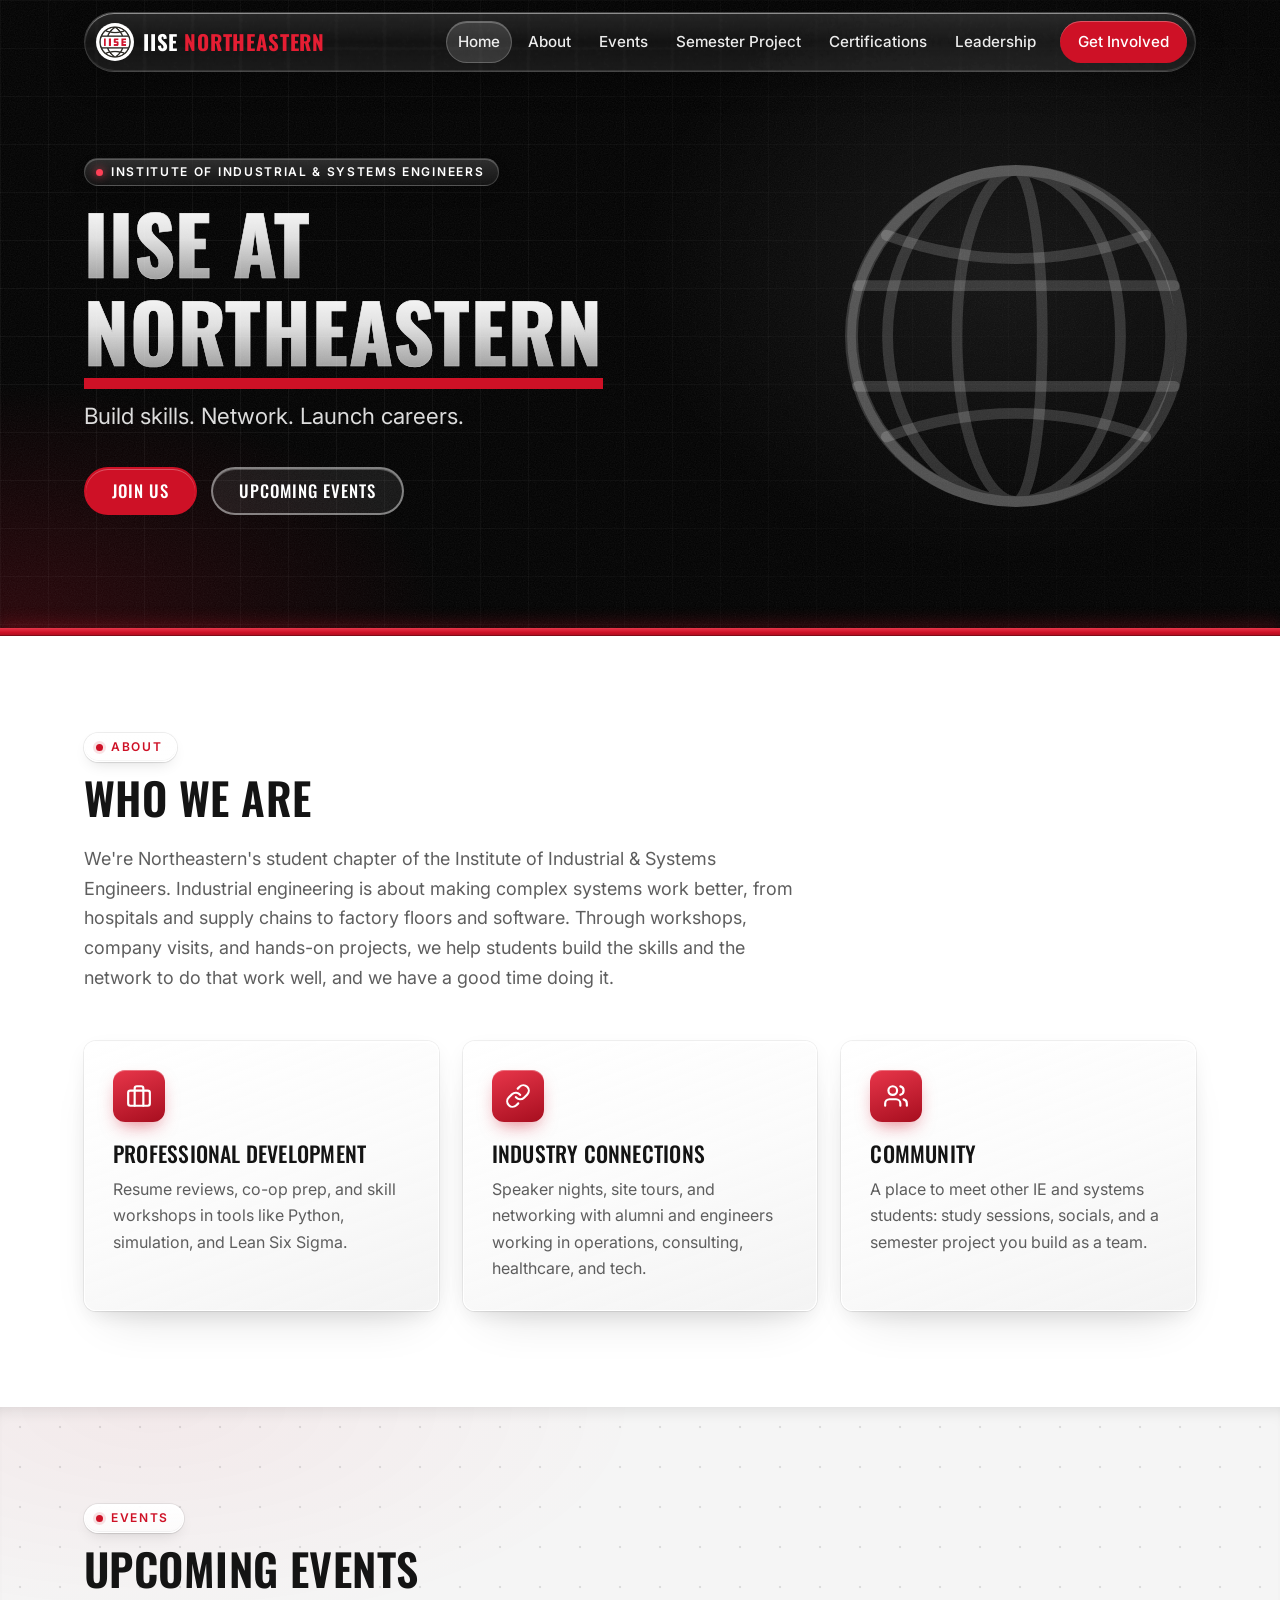
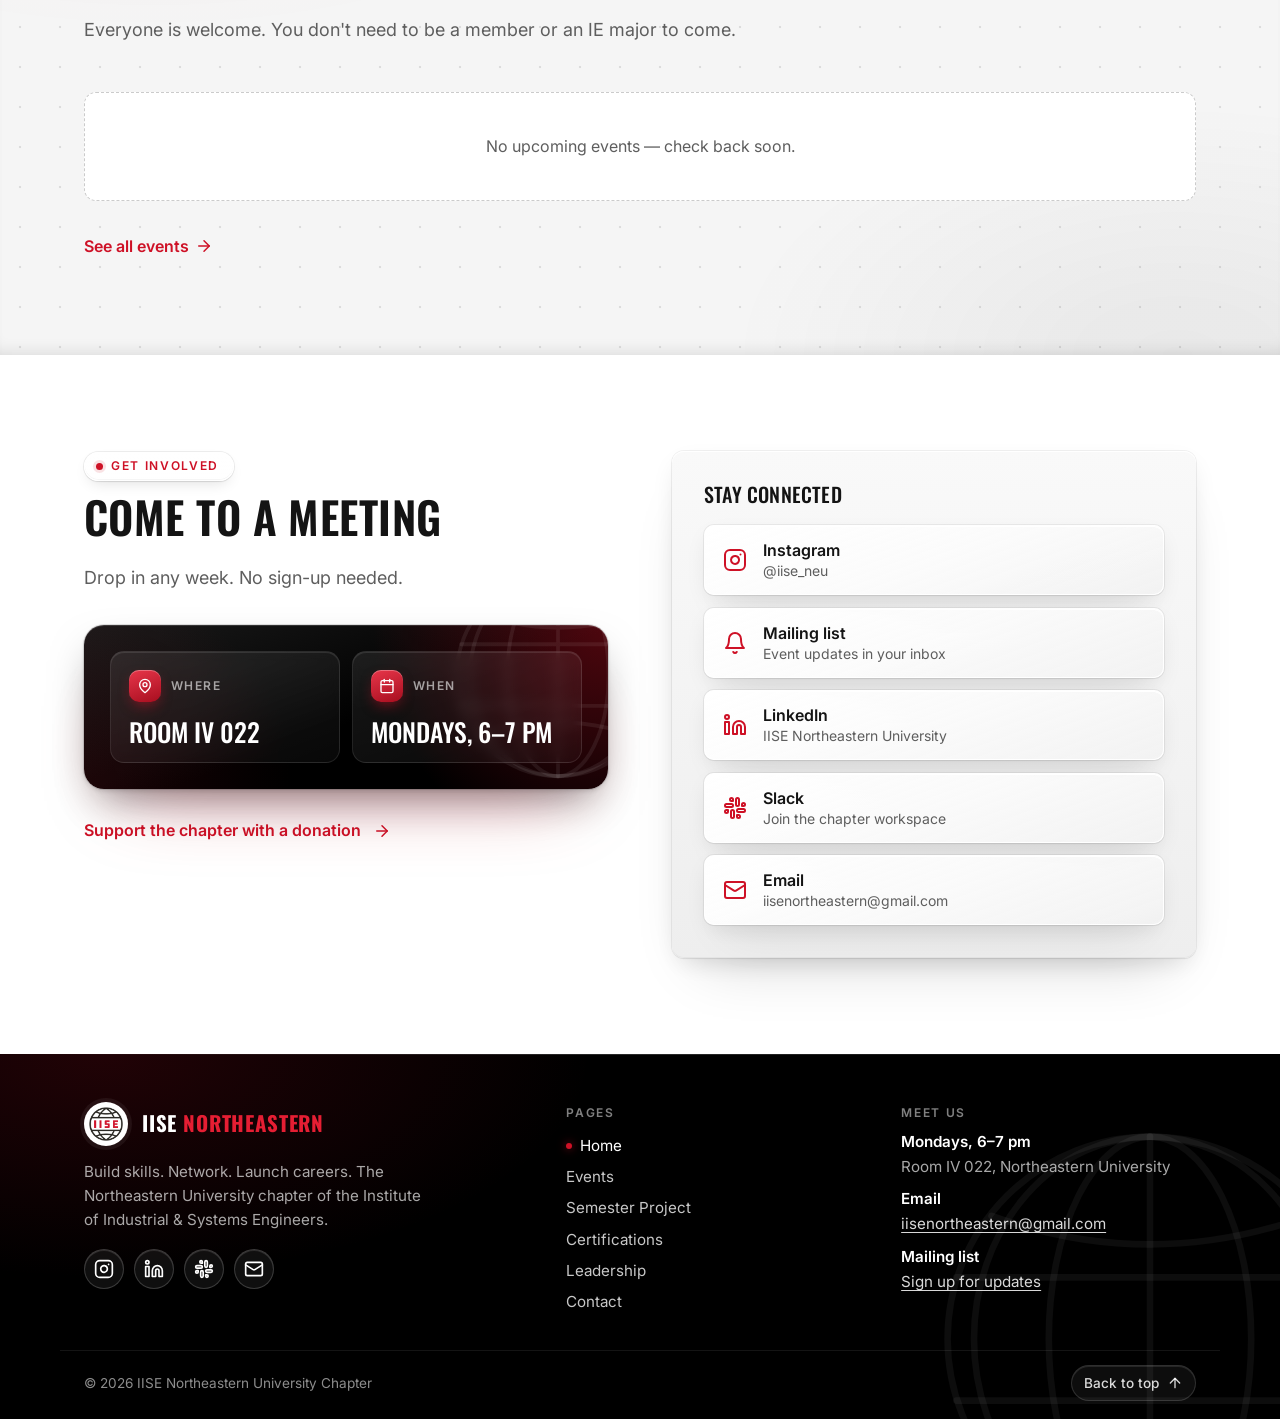
==== commit e6277a0a: "Add mailing list sign-ups (waiting on the sign-up link) Sign-up buttons and links on the home page, " ====
--- a/index.html
+++ b/index.html
@@ -90,8 +90,8 @@
   <!-- Turn on entrance/scroll animation unless the visitor prefers reduced motion (set before paint to avoid a flash) -->
   <script>if (!matchMedia("(prefers-reduced-motion: reduce)").matches) document.documentElement.classList.add("anim");</script>
   <!-- Bump ?v= on both lines whenever styles.css or main.js change, so browsers fetch the new files -->
-  <link rel="stylesheet" href="css/styles.css?v=202611051542">
-  <script src="js/main.js?v=202611051542" defer></script>
+  <link rel="stylesheet" href="css/styles.css?v=2026110515421">
+  <script src="js/main.js?v=2026110515421" defer></script>
 </head>
 <body id="top">
   <!-- Icon sprite: referenced below with <use href="#icon-…">. Shapes based on Lucide (ISC license). -->
@@ -110,6 +110,7 @@
     <symbol id="icon-info" viewBox="0 0 24 24"><circle cx="12" cy="12" r="10"/><path d="M12 16v-4"/><path d="M12 8h.01"/></symbol>
     <symbol id="icon-layers" viewBox="0 0 24 24"><path d="m12 2 9 5-9 5-9-5 9-5Z"/><path d="m3 12 9 5 9-5"/><path d="m3 17 9 5 9-5"/></symbol>
     <symbol id="icon-award" viewBox="0 0 24 24"><circle cx="12" cy="8" r="6"/><path d="M15.477 12.89 17 22l-5-3-5 3 1.523-9.11"/></symbol>
+    <symbol id="icon-bell" viewBox="0 0 24 24"><path d="M6 8a6 6 0 0 1 12 0c0 7 3 9 3 9H3s3-2 3-9"/><path d="M10.3 21a1.94 1.94 0 0 0 3.4 0"/></symbol>
     <symbol id="icon-arrow" viewBox="0 0 24 24"><path d="M5 12h14"/><path d="m12 5 7 7-7 7"/></symbol>
   </svg>
 
@@ -274,6 +275,12 @@
               </a>
             </li>
             <li>
+              <a class="contact-btn" data-mailing-list>
+                <svg aria-hidden="true"><use href="#icon-bell"/></svg>
+                <span><strong>Mailing list</strong><small>Event updates in your inbox</small></span>
+              </a>
+            </li>
+            <li>
               <a class="contact-btn" href="https://www.linkedin.com/school/iise-northeastern-university/posts/?feedView=all" target="_blank" rel="noopener noreferrer">
                 <svg aria-hidden="true"><use href="#icon-linkedin"/></svg>
                 <span><strong>LinkedIn</strong><small>IISE Northeastern University</small></span><span class="visually-hidden"> (opens in a new tab)</span>
@@ -341,6 +348,7 @@
         <h2 class="footer-heading">Meet us</h2>
         <p class="footer-meet"><strong>Mondays, 6–7 pm</strong>Room IV 022, Northeastern University</p>
         <p class="footer-meet"><strong>Email</strong><a href="mailto:iisenortheastern@gmail.com">iisenortheastern@gmail.com</a></p>
+        <p class="footer-meet"><strong>Mailing list</strong><a data-mailing-list>Sign up for updates</a></p>
       </div>
     </div>
 
--- a/css/styles.css
+++ b/css/styles.css
@@ -2580,6 +2580,15 @@
 @media (min-width: 768px) {
   .nav-menu-only { display: none; }
 }
+
+/* ---------- Mailing list sign-ups ---------- */
+[data-mailing-list] { cursor: pointer; }
+.footer-meet a[data-mailing-list] { text-decoration: underline; }   /* like the email link above it */
+.cta-actions { display: flex; flex-wrap: wrap; gap: 12px; }
+.section-more { display: flex; flex-wrap: wrap; gap: 10px 32px; }
+@media (max-width: 767.98px) {
+  .cta-actions { width: 100%; flex-direction: column; }
+}
 .support-line { margin: 28px 0 0; }   /* clear of the meeting card's shadow */
 
 /* ---------- Hero texture ----------
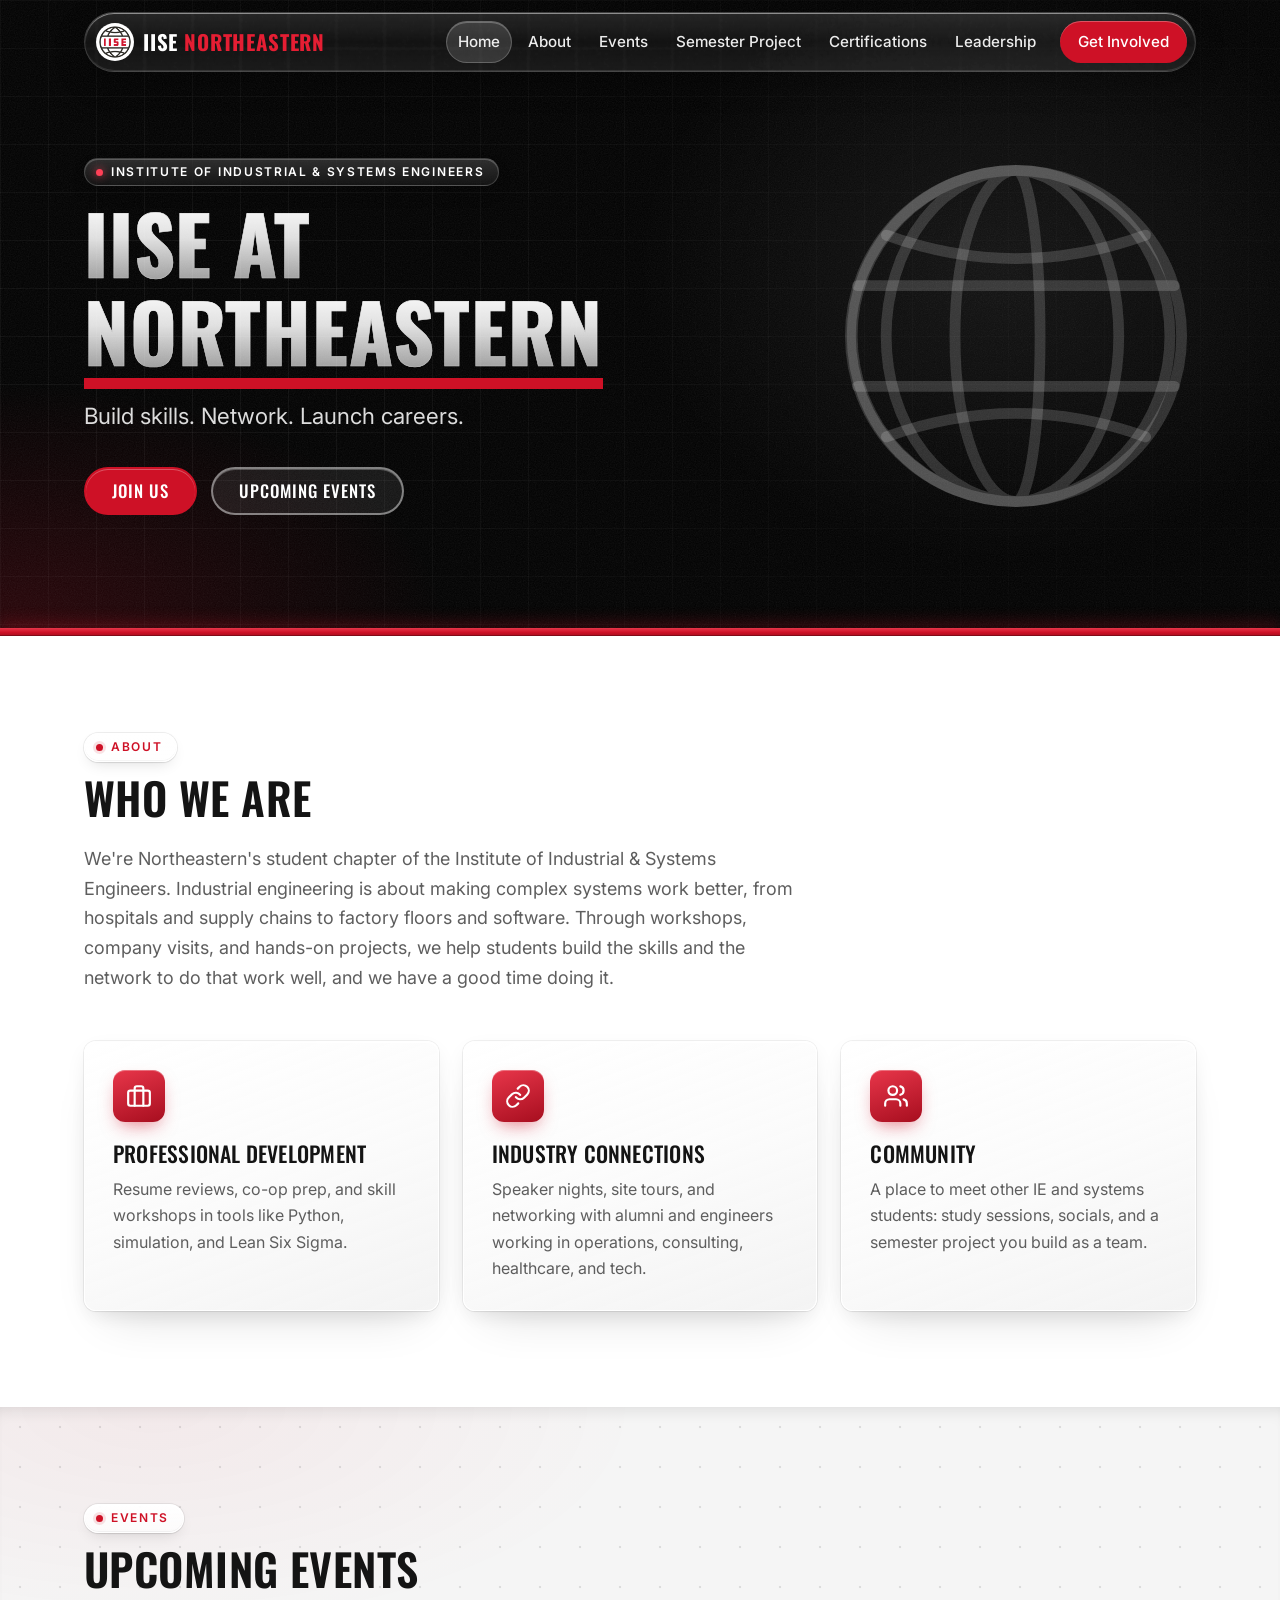
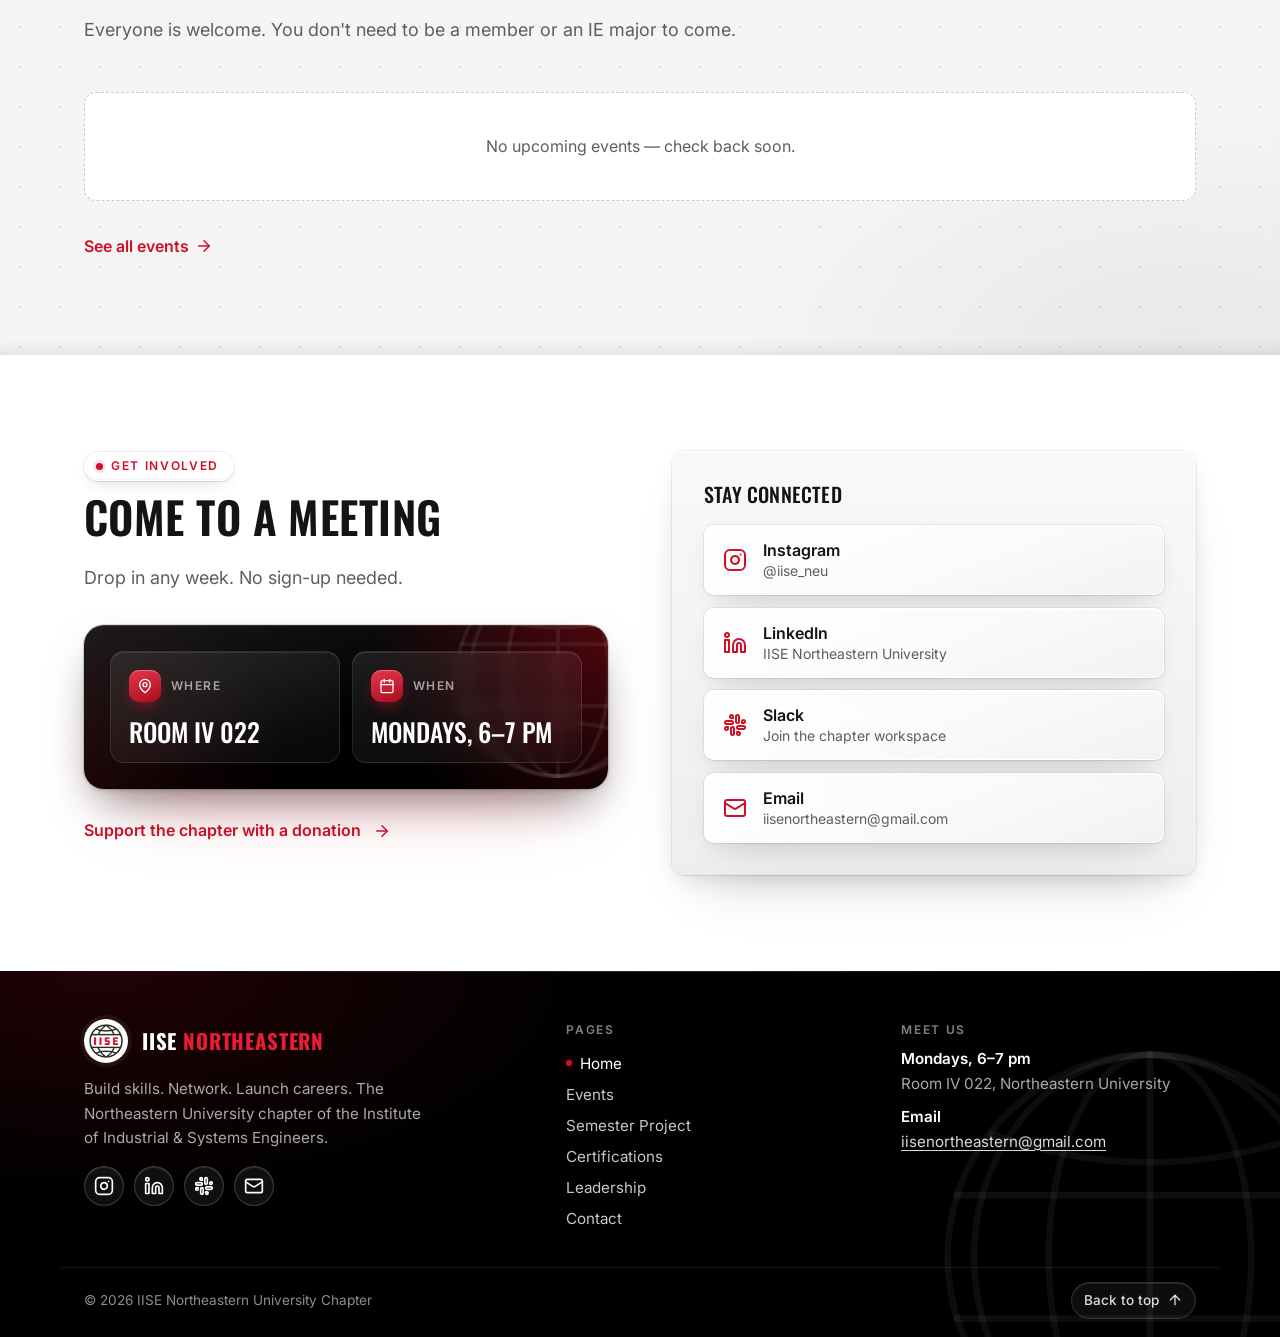
==== commit ea6578a1: "Prepare the site for handoff to the next webmaster - Add CLAUDE.md so Claude Code knows how the site" ====
--- a/index.html
+++ b/index.html
@@ -90,8 +90,8 @@
   <!-- Turn on entrance/scroll animation unless the visitor prefers reduced motion (set before paint to avoid a flash) -->
   <script>if (!matchMedia("(prefers-reduced-motion: reduce)").matches) document.documentElement.classList.add("anim");</script>
   <!-- Bump ?v= on both lines whenever styles.css or main.js change, so browsers fetch the new files -->
-  <link rel="stylesheet" href="css/styles.css?v=2026110515421">
-  <script src="js/main.js?v=2026110515421" defer></script>
+  <link rel="stylesheet" href="css/styles.css?v=202611051542">
+  <script src="js/main.js?v=202611051542" defer></script>
 </head>
 <body id="top">
   <!-- Icon sprite: referenced below with <use href="#icon-…">. Shapes based on Lucide (ISC license). -->
@@ -110,7 +110,6 @@
     <symbol id="icon-info" viewBox="0 0 24 24"><circle cx="12" cy="12" r="10"/><path d="M12 16v-4"/><path d="M12 8h.01"/></symbol>
     <symbol id="icon-layers" viewBox="0 0 24 24"><path d="m12 2 9 5-9 5-9-5 9-5Z"/><path d="m3 12 9 5 9-5"/><path d="m3 17 9 5 9-5"/></symbol>
     <symbol id="icon-award" viewBox="0 0 24 24"><circle cx="12" cy="8" r="6"/><path d="M15.477 12.89 17 22l-5-3-5 3 1.523-9.11"/></symbol>
-    <symbol id="icon-bell" viewBox="0 0 24 24"><path d="M6 8a6 6 0 0 1 12 0c0 7 3 9 3 9H3s3-2 3-9"/><path d="M10.3 21a1.94 1.94 0 0 0 3.4 0"/></symbol>
     <symbol id="icon-arrow" viewBox="0 0 24 24"><path d="M5 12h14"/><path d="m12 5 7 7-7 7"/></symbol>
   </svg>
 
@@ -272,12 +271,6 @@
               <a class="contact-btn" href="https://www.instagram.com/iise_neu/?hl=en" target="_blank" rel="noopener noreferrer">
                 <svg aria-hidden="true"><use href="#icon-instagram"/></svg>
                 <span><strong>Instagram</strong><small>@iise_neu</small></span><span class="visually-hidden"> (opens in a new tab)</span>
-              </a>
-            </li>
-            <li>
-              <a class="contact-btn" data-mailing-list>
-                <svg aria-hidden="true"><use href="#icon-bell"/></svg>
-                <span><strong>Mailing list</strong><small>Event updates in your inbox</small></span>
               </a>
             </li>
             <li>
@@ -348,7 +341,6 @@
         <h2 class="footer-heading">Meet us</h2>
         <p class="footer-meet"><strong>Mondays, 6–7 pm</strong>Room IV 022, Northeastern University</p>
         <p class="footer-meet"><strong>Email</strong><a href="mailto:iisenortheastern@gmail.com">iisenortheastern@gmail.com</a></p>
-        <p class="footer-meet"><strong>Mailing list</strong><a data-mailing-list>Sign up for updates</a></p>
       </div>
     </div>
 
@@ -359,6 +351,6 @@
       </a>
     </div>
   </footer>
-  <!-- Cloudflare Web Analytics --><script type='module' src='https://static.cloudflareinsights.com/beacon.min.js' data-cf-beacon='{"token": "e005a3361d4644aa9ccc763a303c956d"}'></script><!-- End Cloudflare Web Analytics -->
+  <!-- Cloudflare Web Analytics --><script type='module' src='https://static.cloudflareinsights.com/beacon.min.js' data-cf-beacon='{"token": "e42e8926c4fe4be58f8e5129a8d27846"}'></script><!-- End Cloudflare Web Analytics -->
 </body>
 </html>
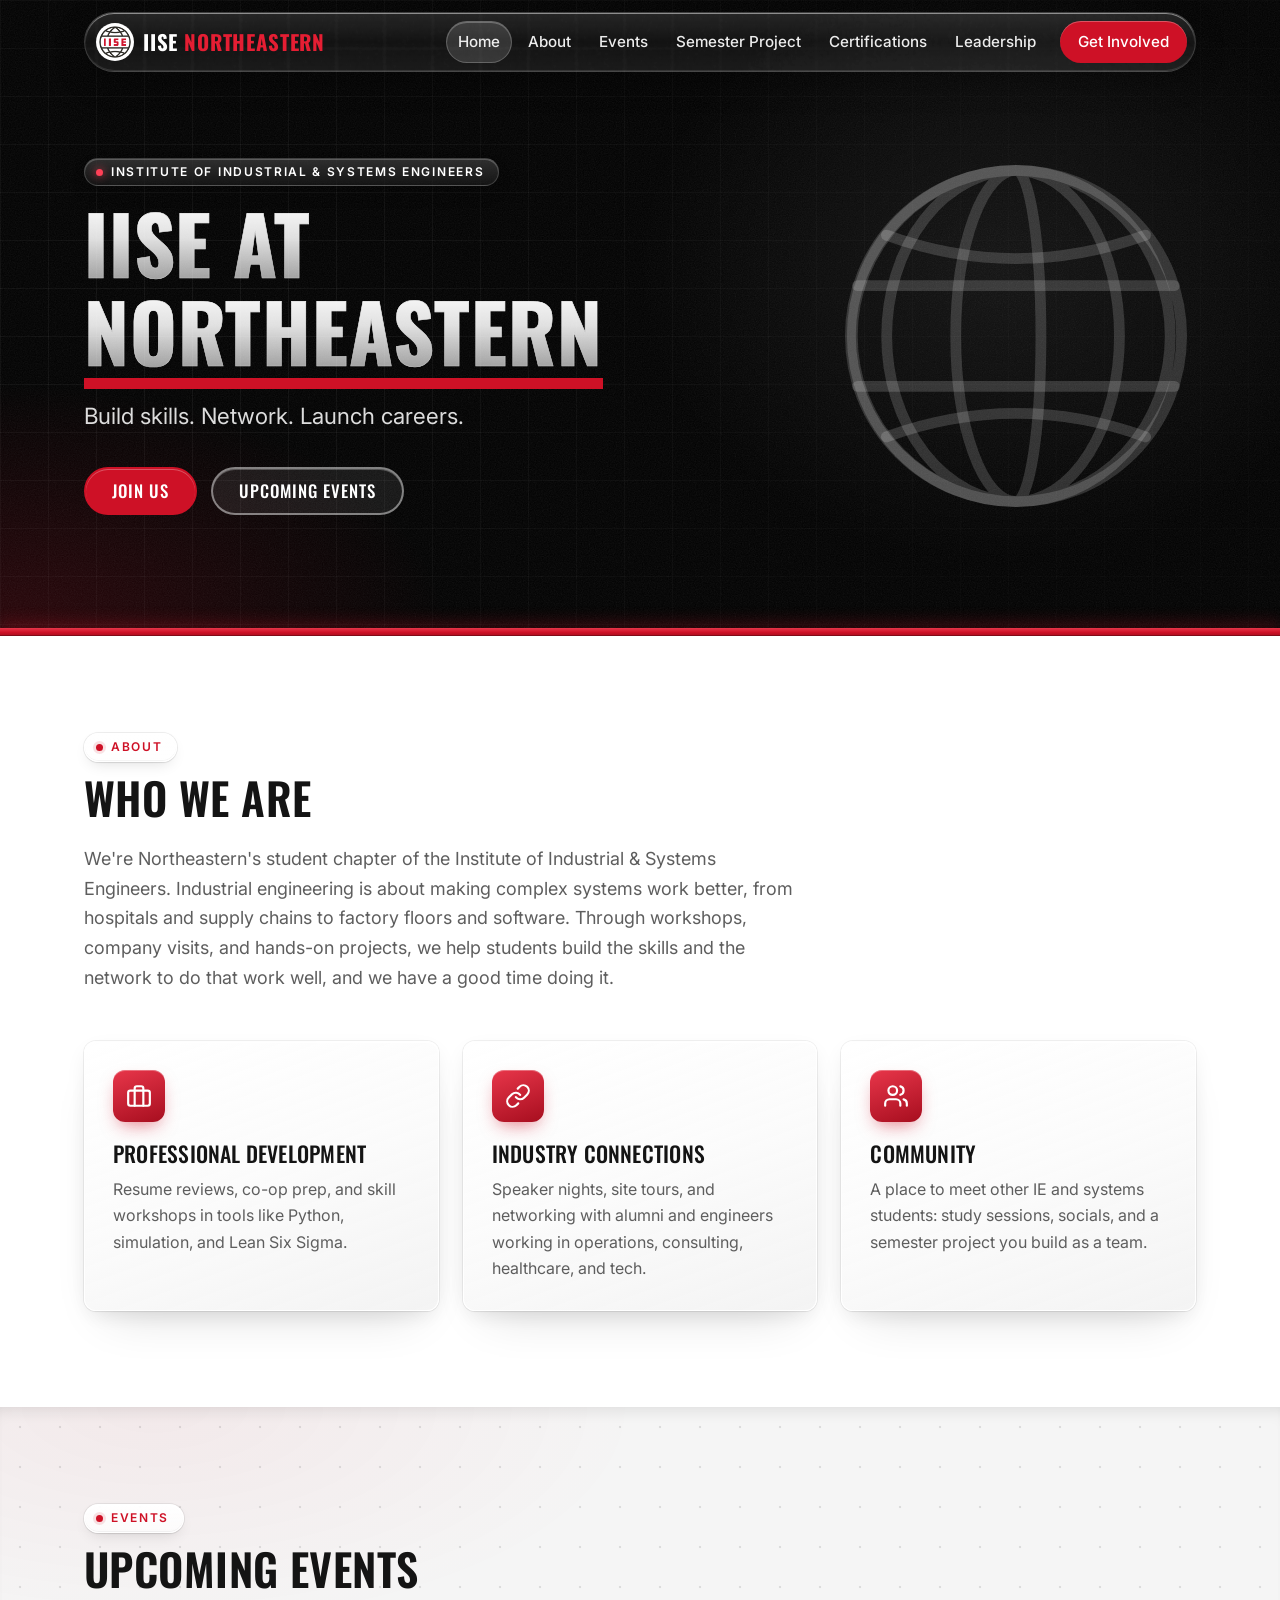
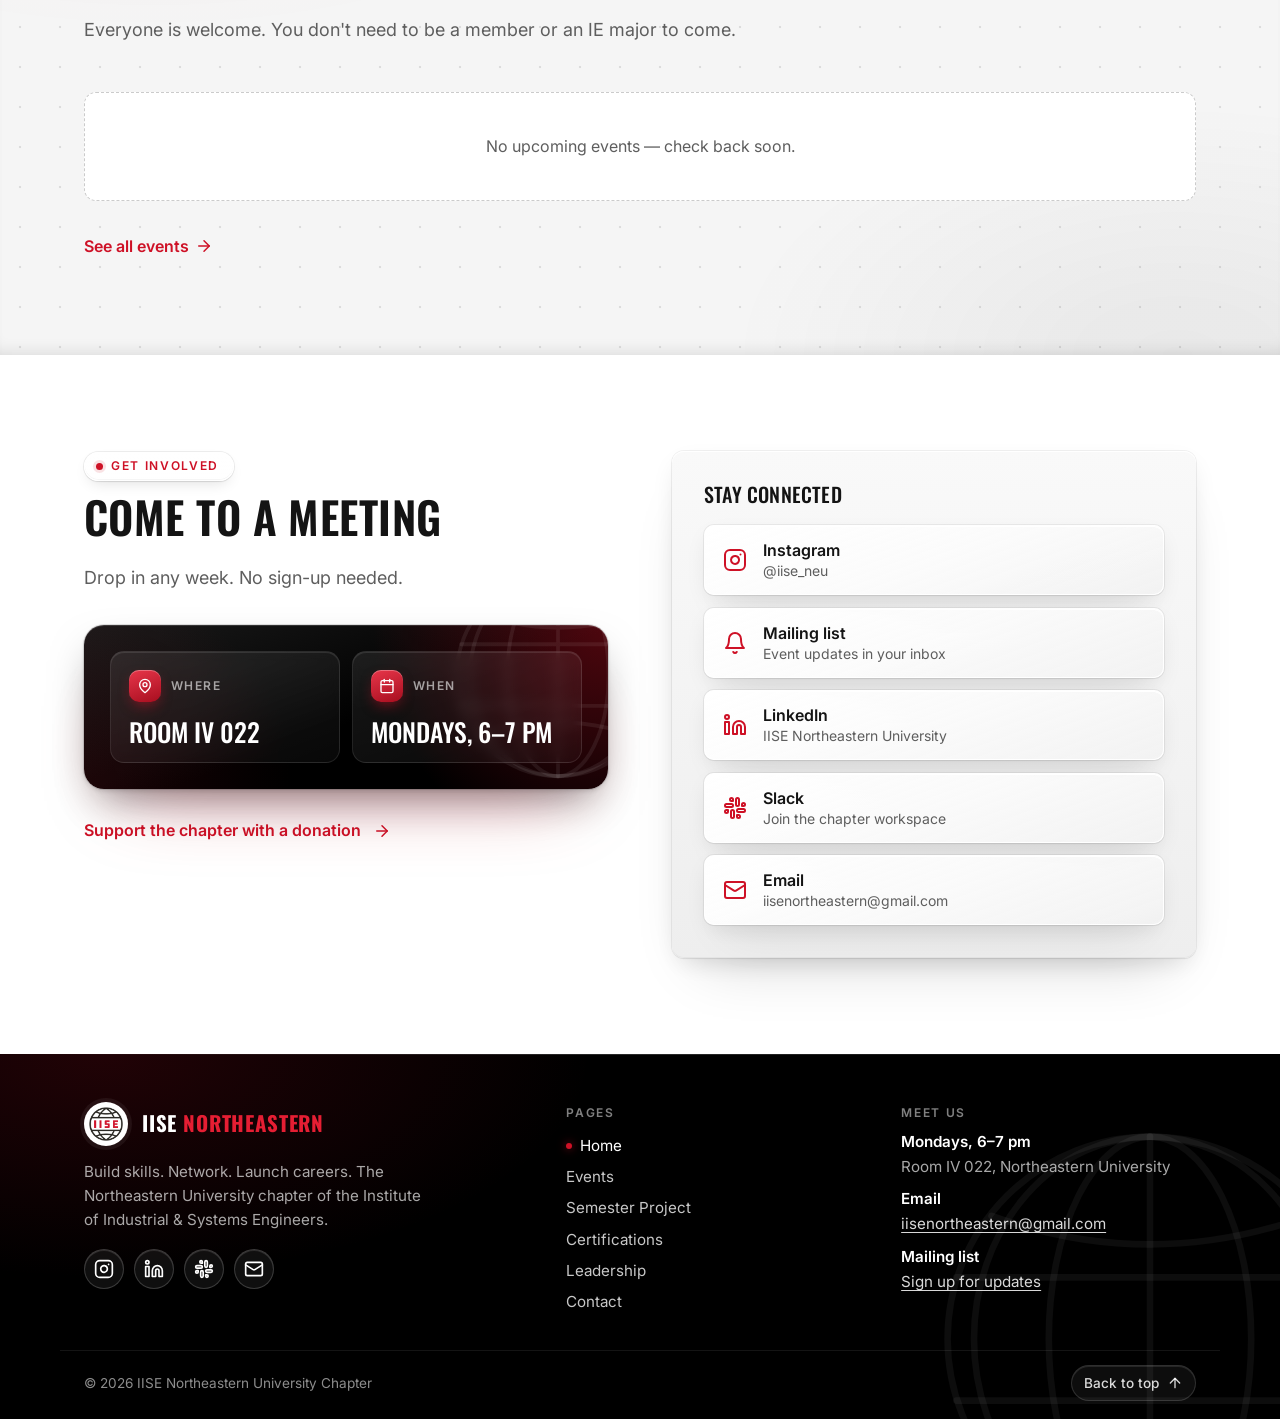
==== commit d48506d7: "Merge branch 'main' into mailing-list" ====
--- a/index.html
+++ b/index.html
@@ -90,8 +90,8 @@
   <!-- Turn on entrance/scroll animation unless the visitor prefers reduced motion (set before paint to avoid a flash) -->
   <script>if (!matchMedia("(prefers-reduced-motion: reduce)").matches) document.documentElement.classList.add("anim");</script>
   <!-- Bump ?v= on both lines whenever styles.css or main.js change, so browsers fetch the new files -->
-  <link rel="stylesheet" href="css/styles.css?v=202611051542">
-  <script src="js/main.js?v=202611051542" defer></script>
+  <link rel="stylesheet" href="css/styles.css?v=2026110515421">
+  <script src="js/main.js?v=2026110515421" defer></script>
 </head>
 <body id="top">
   <!-- Icon sprite: referenced below with <use href="#icon-…">. Shapes based on Lucide (ISC license). -->
@@ -110,6 +110,7 @@
     <symbol id="icon-info" viewBox="0 0 24 24"><circle cx="12" cy="12" r="10"/><path d="M12 16v-4"/><path d="M12 8h.01"/></symbol>
     <symbol id="icon-layers" viewBox="0 0 24 24"><path d="m12 2 9 5-9 5-9-5 9-5Z"/><path d="m3 12 9 5 9-5"/><path d="m3 17 9 5 9-5"/></symbol>
     <symbol id="icon-award" viewBox="0 0 24 24"><circle cx="12" cy="8" r="6"/><path d="M15.477 12.89 17 22l-5-3-5 3 1.523-9.11"/></symbol>
+    <symbol id="icon-bell" viewBox="0 0 24 24"><path d="M6 8a6 6 0 0 1 12 0c0 7 3 9 3 9H3s3-2 3-9"/><path d="M10.3 21a1.94 1.94 0 0 0 3.4 0"/></symbol>
     <symbol id="icon-arrow" viewBox="0 0 24 24"><path d="M5 12h14"/><path d="m12 5 7 7-7 7"/></symbol>
   </svg>
 
@@ -274,6 +275,12 @@
               </a>
             </li>
             <li>
+              <a class="contact-btn" data-mailing-list>
+                <svg aria-hidden="true"><use href="#icon-bell"/></svg>
+                <span><strong>Mailing list</strong><small>Event updates in your inbox</small></span>
+              </a>
+            </li>
+            <li>
               <a class="contact-btn" href="https://www.linkedin.com/school/iise-northeastern-university/posts/?feedView=all" target="_blank" rel="noopener noreferrer">
                 <svg aria-hidden="true"><use href="#icon-linkedin"/></svg>
                 <span><strong>LinkedIn</strong><small>IISE Northeastern University</small></span><span class="visually-hidden"> (opens in a new tab)</span>
@@ -341,6 +348,7 @@
         <h2 class="footer-heading">Meet us</h2>
         <p class="footer-meet"><strong>Mondays, 6–7 pm</strong>Room IV 022, Northeastern University</p>
         <p class="footer-meet"><strong>Email</strong><a href="mailto:iisenortheastern@gmail.com">iisenortheastern@gmail.com</a></p>
+        <p class="footer-meet"><strong>Mailing list</strong><a data-mailing-list>Sign up for updates</a></p>
       </div>
     </div>
 
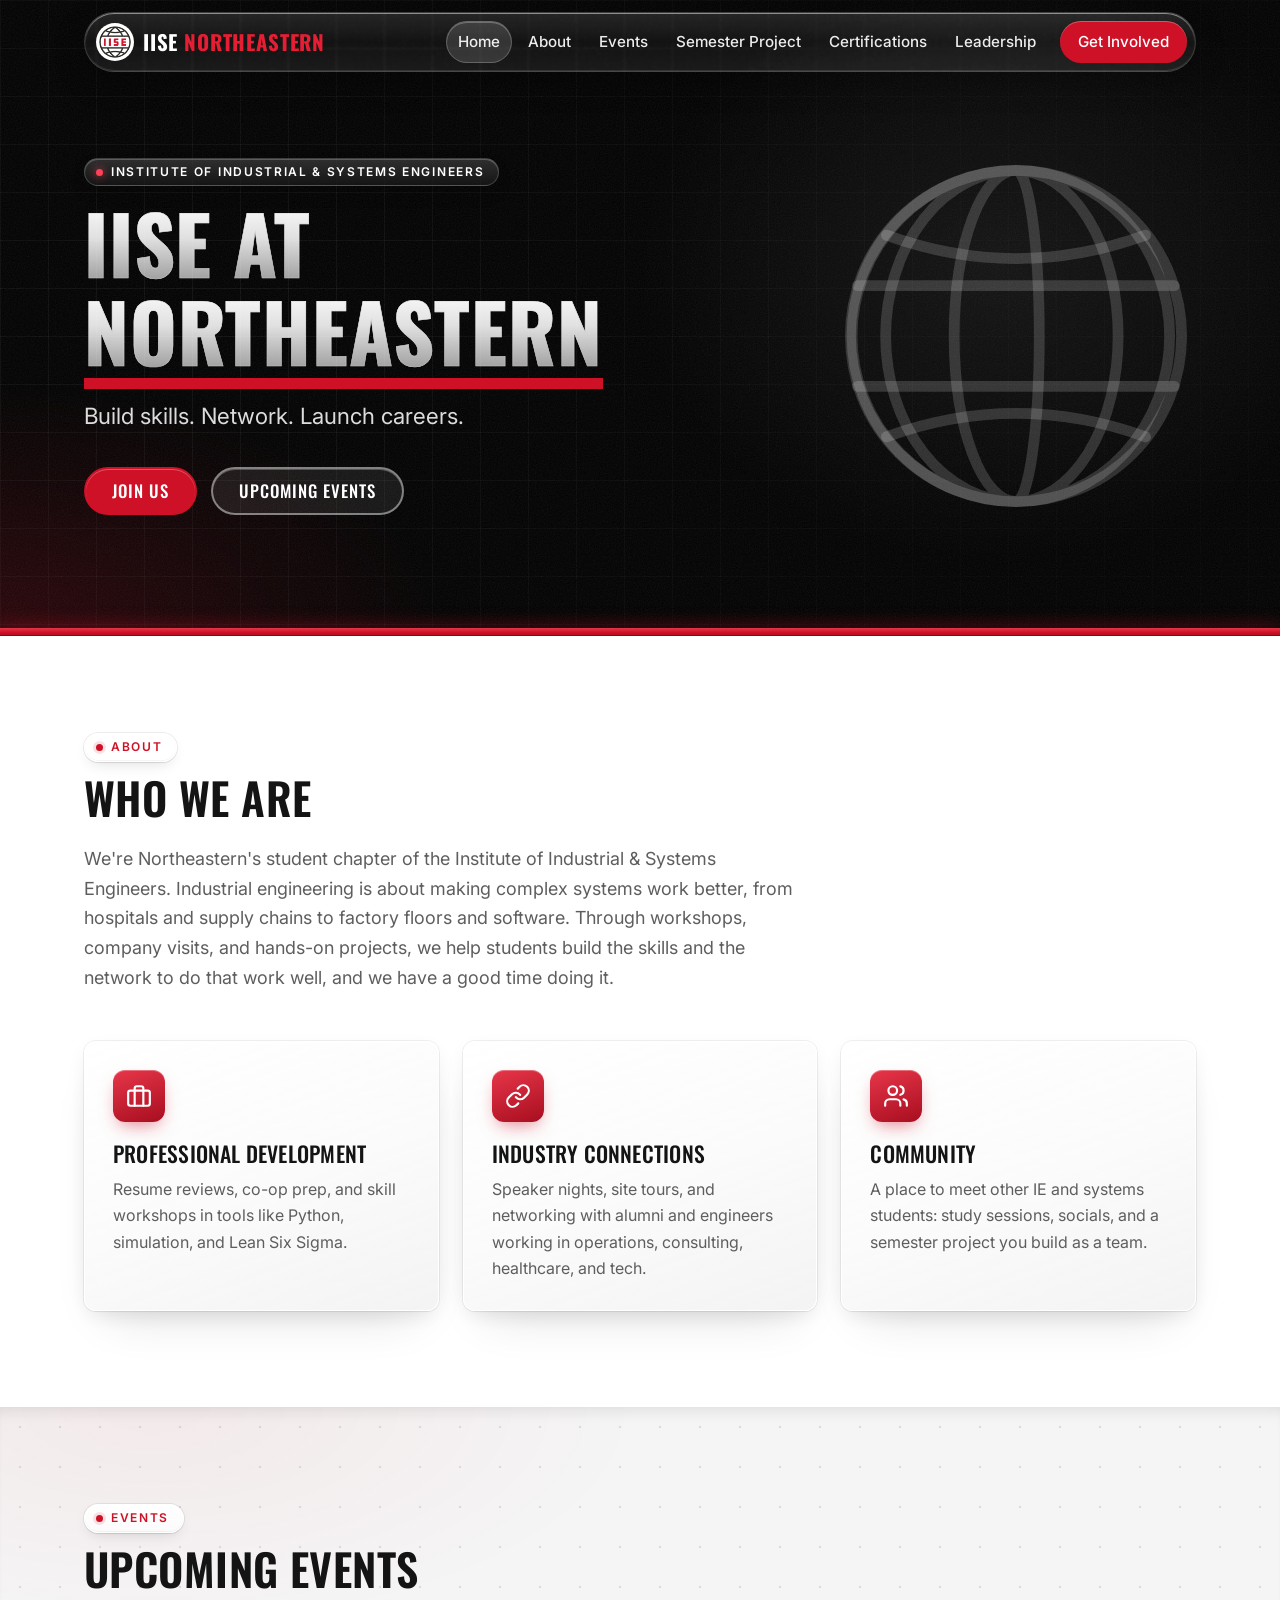
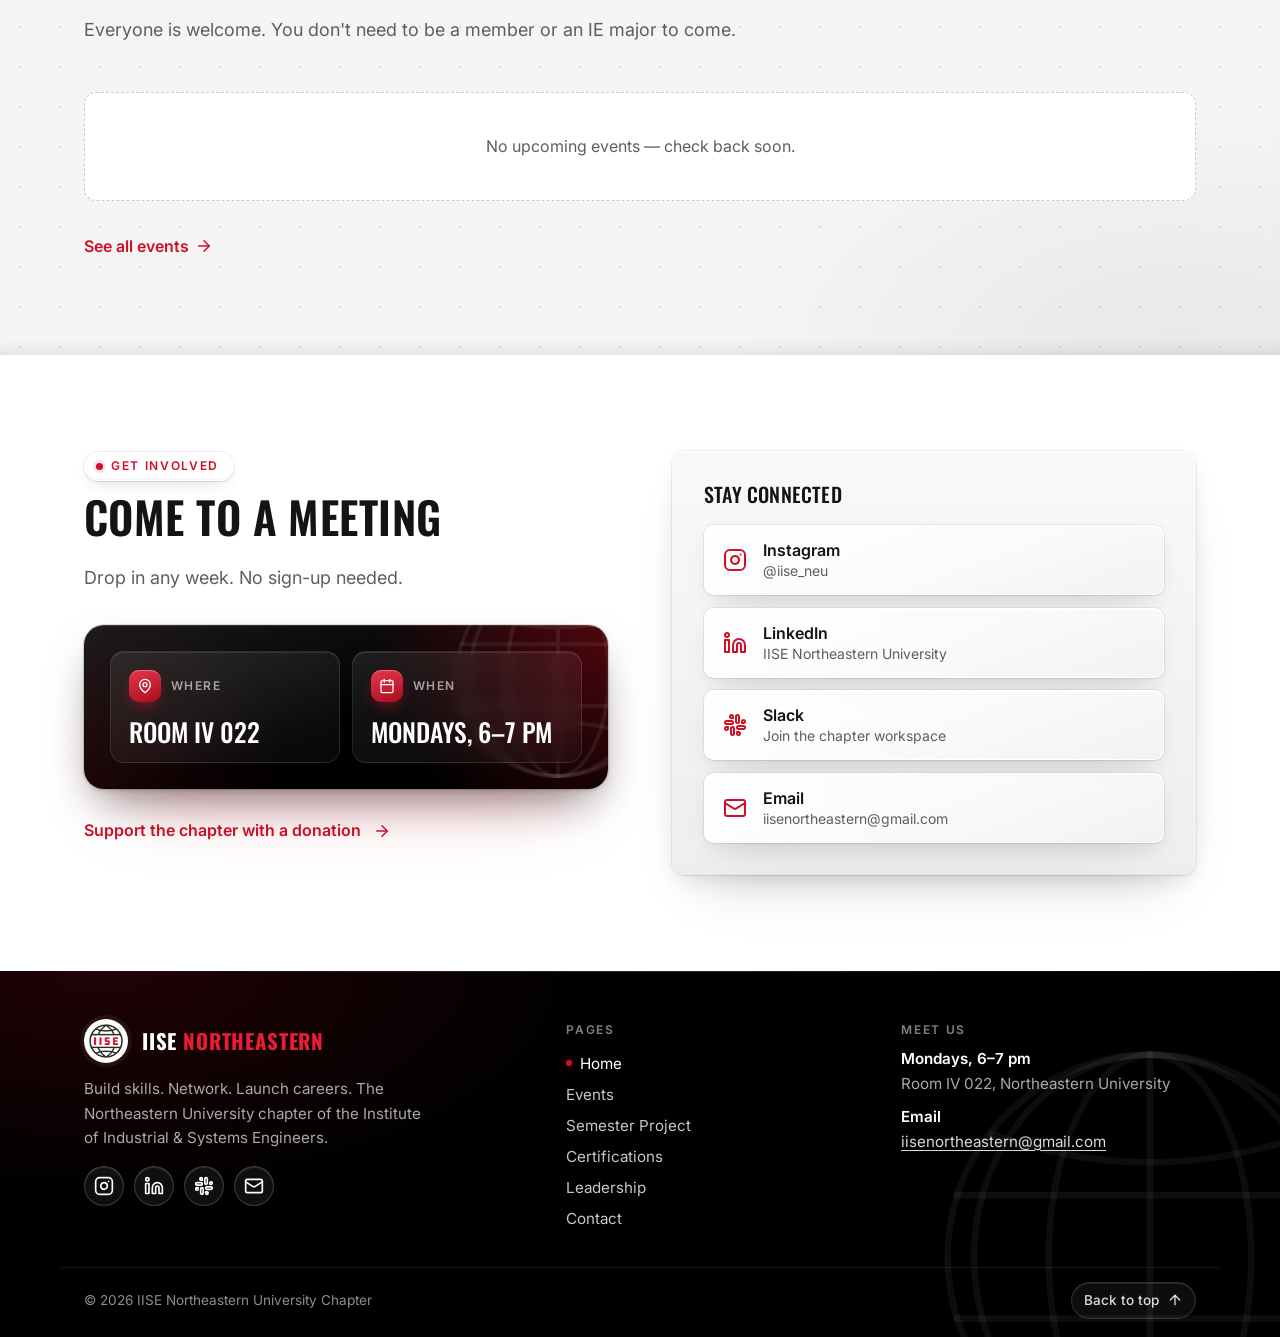
==== commit 0b8a52c1: "Add a test event on Dec 5 Co-Authored-By: Claude Opus 5.5 <noreply@anthropic.com>" ====
--- a/index.html
+++ b/index.html
@@ -90,8 +90,8 @@
   <!-- Turn on entrance/scroll animation unless the visitor prefers reduced motion (set before paint to avoid a flash) -->
   <script>if (!matchMedia("(prefers-reduced-motion: reduce)").matches) document.documentElement.classList.add("anim");</script>
   <!-- Bump ?v= on both lines whenever styles.css or main.js change, so browsers fetch the new files -->
-  <link rel="stylesheet" href="css/styles.css?v=2026110515421">
-  <script src="js/main.js?v=2026110515421" defer></script>
+  <link rel="stylesheet" href="css/styles.css?v=202611162325">
+  <script src="js/main.js?v=202611162325" defer></script>
 </head>
 <body id="top">
   <!-- Icon sprite: referenced below with <use href="#icon-…">. Shapes based on Lucide (ISC license). -->
@@ -110,7 +110,6 @@
     <symbol id="icon-info" viewBox="0 0 24 24"><circle cx="12" cy="12" r="10"/><path d="M12 16v-4"/><path d="M12 8h.01"/></symbol>
     <symbol id="icon-layers" viewBox="0 0 24 24"><path d="m12 2 9 5-9 5-9-5 9-5Z"/><path d="m3 12 9 5 9-5"/><path d="m3 17 9 5 9-5"/></symbol>
     <symbol id="icon-award" viewBox="0 0 24 24"><circle cx="12" cy="8" r="6"/><path d="M15.477 12.89 17 22l-5-3-5 3 1.523-9.11"/></symbol>
-    <symbol id="icon-bell" viewBox="0 0 24 24"><path d="M6 8a6 6 0 0 1 12 0c0 7 3 9 3 9H3s3-2 3-9"/><path d="M10.3 21a1.94 1.94 0 0 0 3.4 0"/></symbol>
     <symbol id="icon-arrow" viewBox="0 0 24 24"><path d="M5 12h14"/><path d="m12 5 7 7-7 7"/></symbol>
   </svg>
 
@@ -272,12 +271,6 @@
               <a class="contact-btn" href="https://www.instagram.com/iise_neu/?hl=en" target="_blank" rel="noopener noreferrer">
                 <svg aria-hidden="true"><use href="#icon-instagram"/></svg>
                 <span><strong>Instagram</strong><small>@iise_neu</small></span><span class="visually-hidden"> (opens in a new tab)</span>
-              </a>
-            </li>
-            <li>
-              <a class="contact-btn" data-mailing-list>
-                <svg aria-hidden="true"><use href="#icon-bell"/></svg>
-                <span><strong>Mailing list</strong><small>Event updates in your inbox</small></span>
               </a>
             </li>
             <li>
@@ -348,7 +341,6 @@
         <h2 class="footer-heading">Meet us</h2>
         <p class="footer-meet"><strong>Mondays, 6–7 pm</strong>Room IV 022, Northeastern University</p>
         <p class="footer-meet"><strong>Email</strong><a href="mailto:iisenortheastern@gmail.com">iisenortheastern@gmail.com</a></p>
-        <p class="footer-meet"><strong>Mailing list</strong><a data-mailing-list>Sign up for updates</a></p>
       </div>
     </div>
 
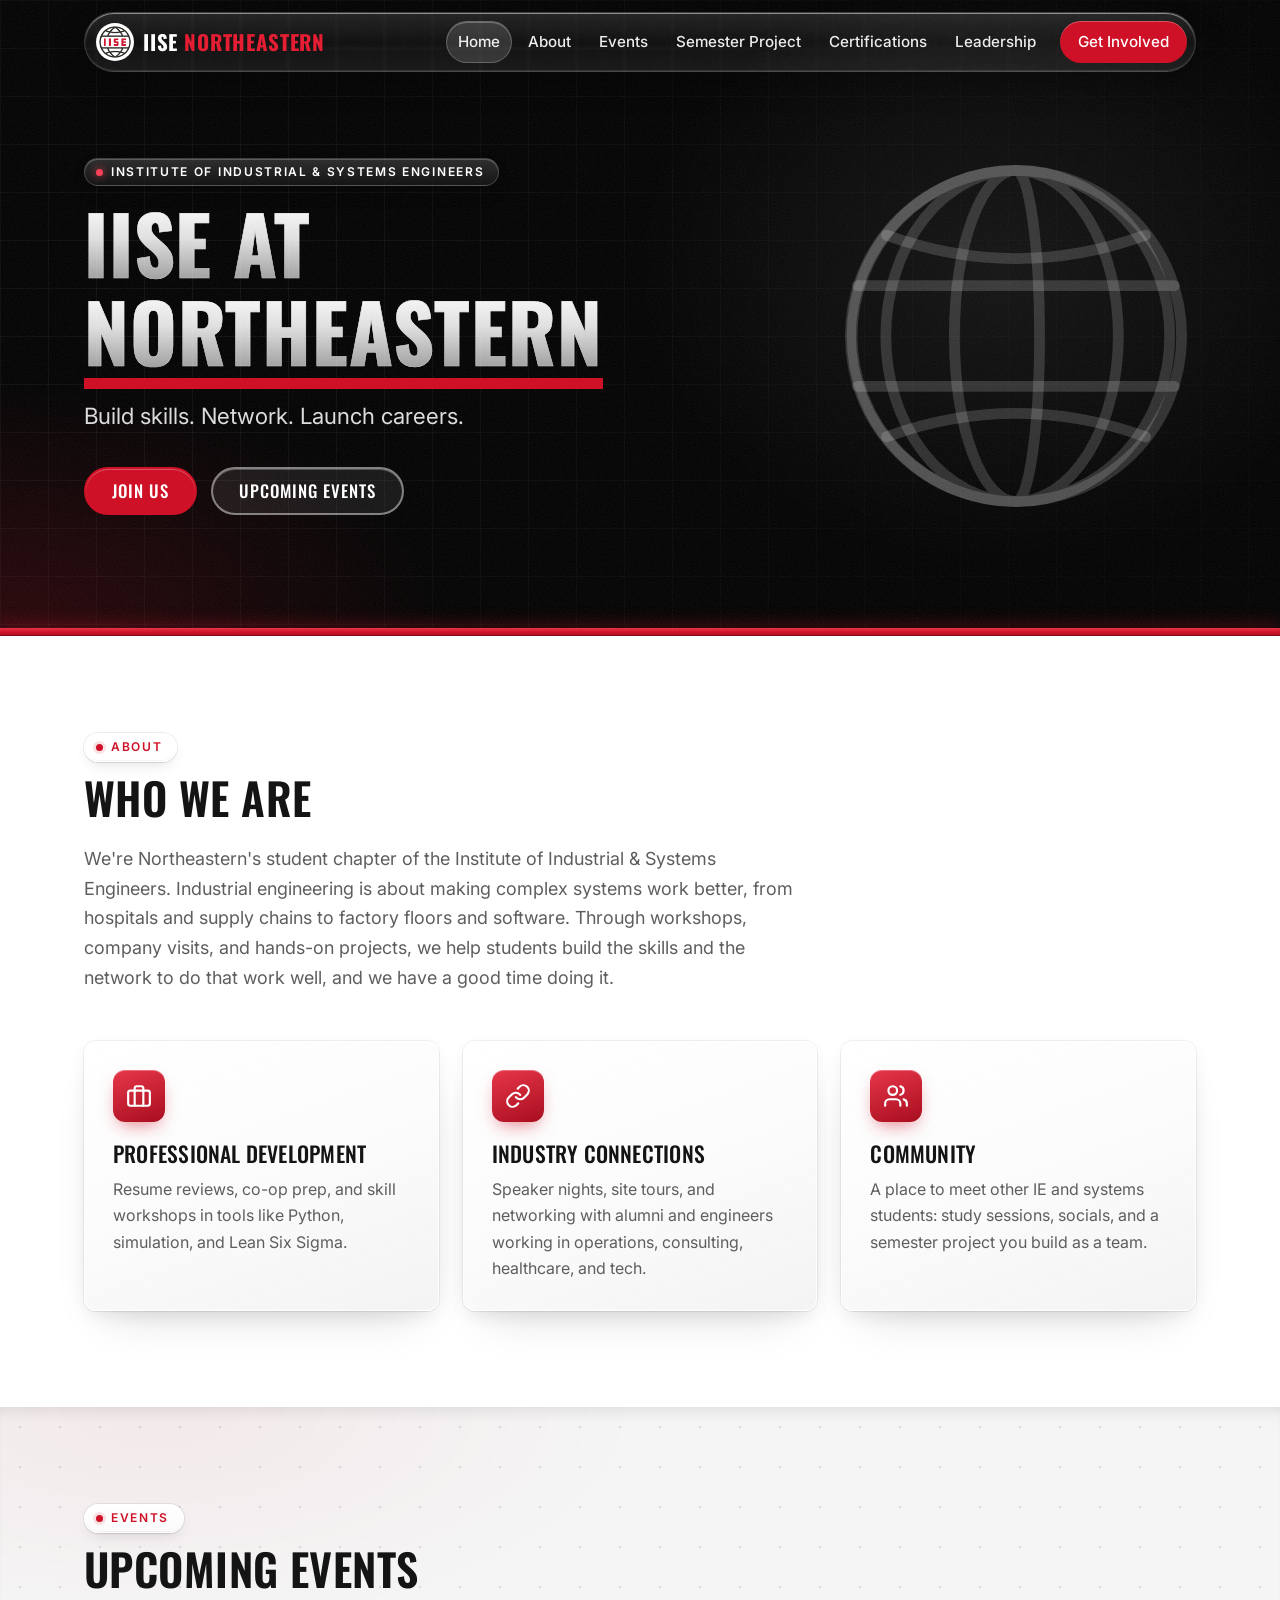
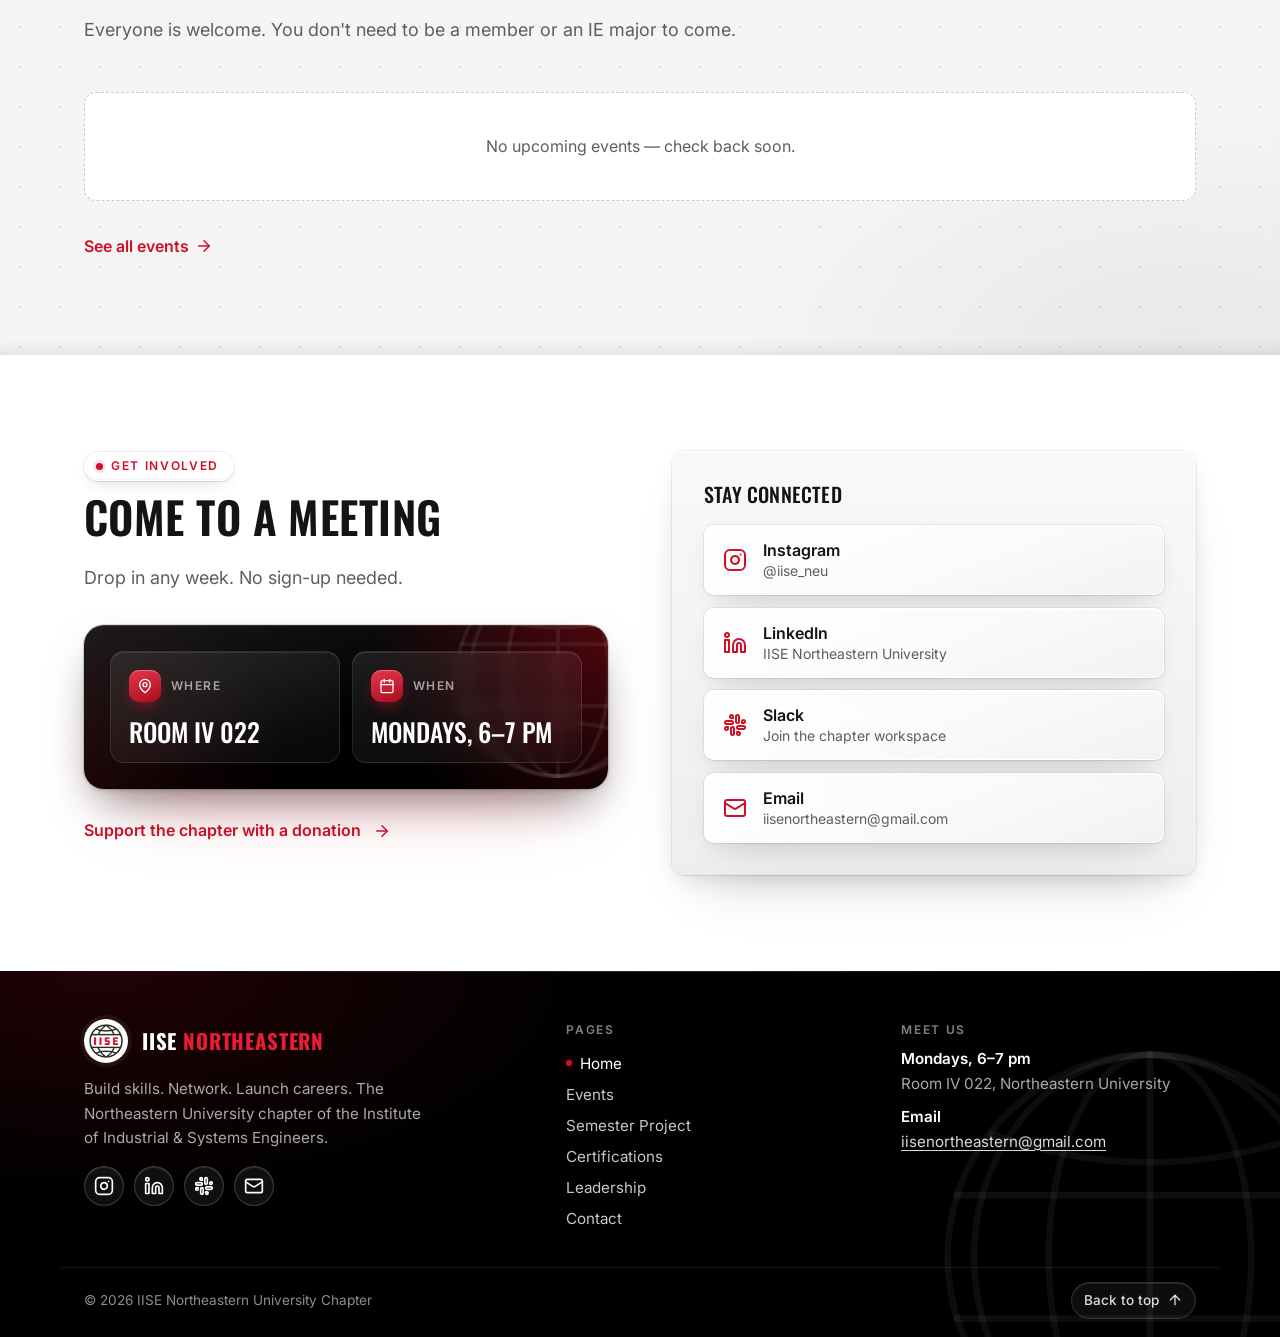
==== commit a4014779: "Remove the Dec 5 test event Co-Authored-By: Claude Opus 5.5 <noreply@anthropic.com>" ====
--- a/index.html
+++ b/index.html
@@ -90,8 +90,8 @@
   <!-- Turn on entrance/scroll animation unless the visitor prefers reduced motion (set before paint to avoid a flash) -->
   <script>if (!matchMedia("(prefers-reduced-motion: reduce)").matches) document.documentElement.classList.add("anim");</script>
   <!-- Bump ?v= on both lines whenever styles.css or main.js change, so browsers fetch the new files -->
-  <link rel="stylesheet" href="css/styles.css?v=202611162325">
-  <script src="js/main.js?v=202611162325" defer></script>
+  <link rel="stylesheet" href="css/styles.css?v=202611162328">
+  <script src="js/main.js?v=202611162328" defer></script>
 </head>
 <body id="top">
   <!-- Icon sprite: referenced below with <use href="#icon-…">. Shapes based on Lucide (ISC license). -->
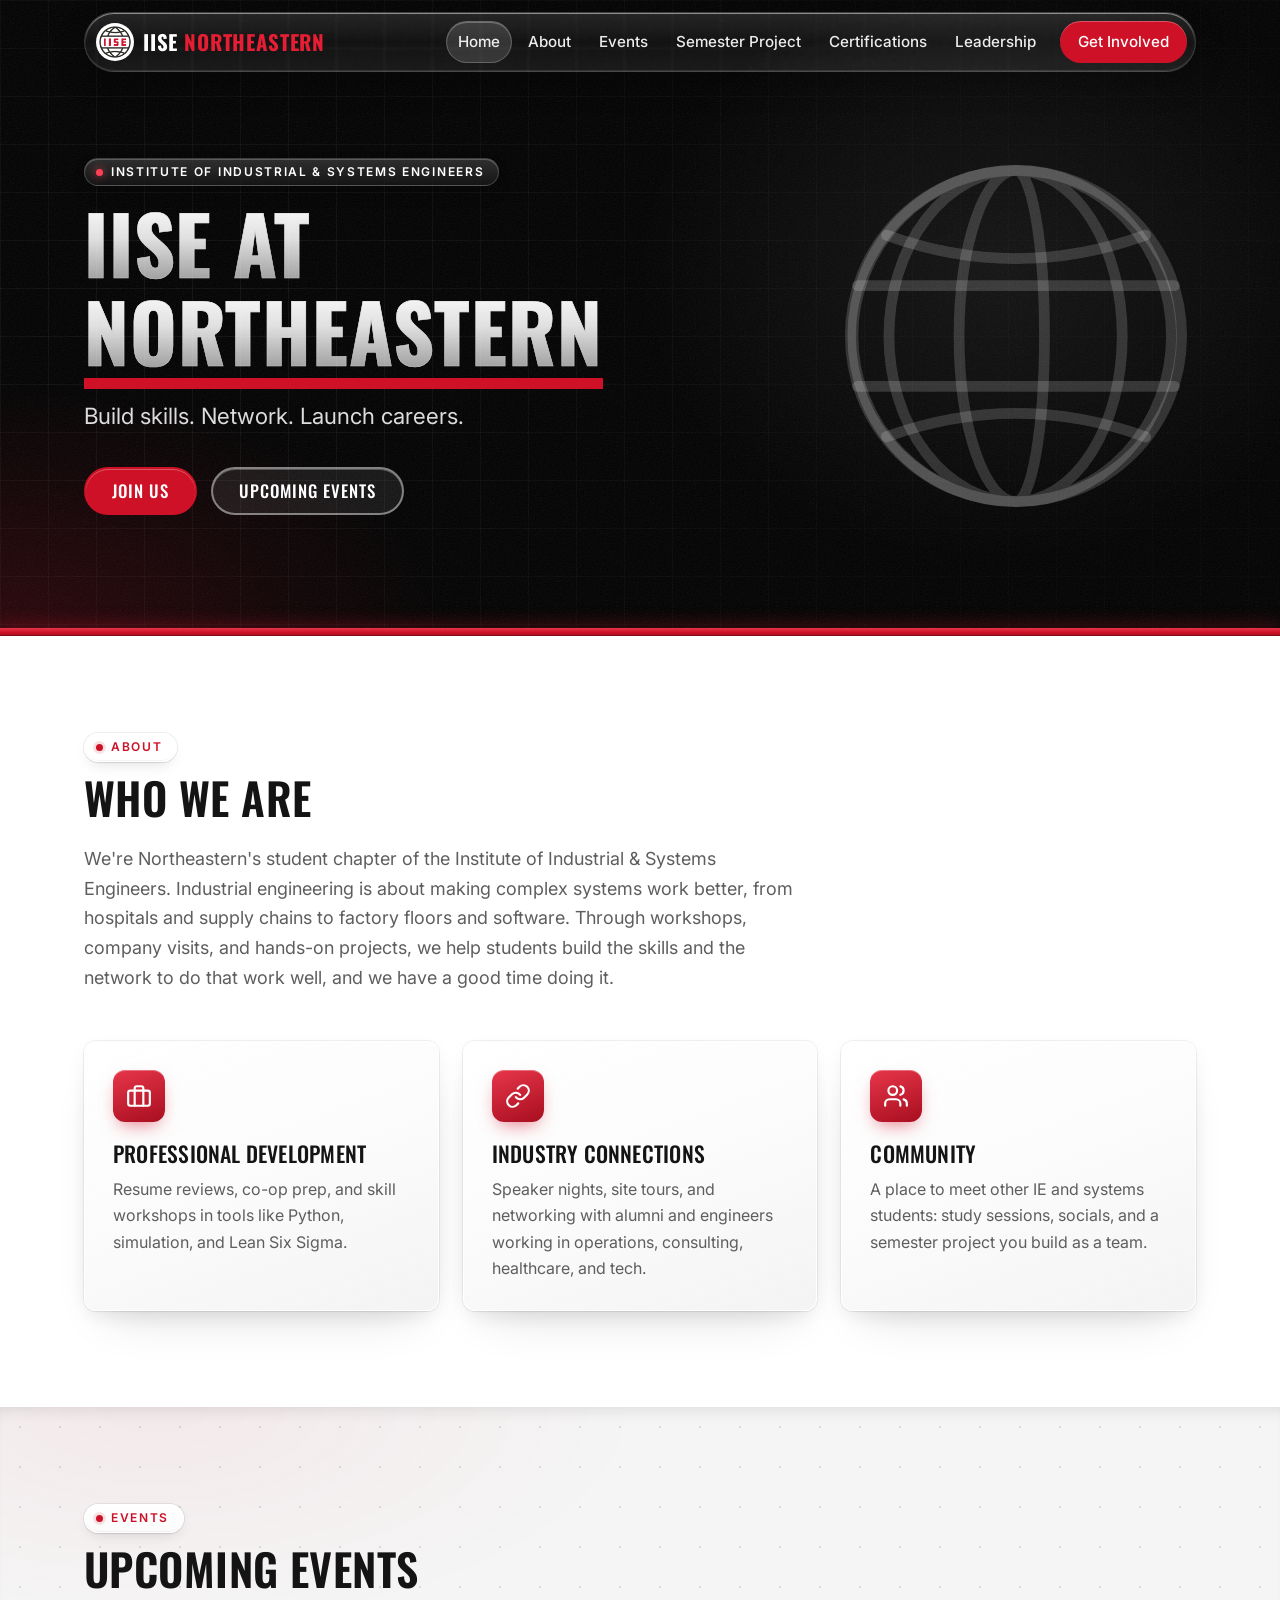
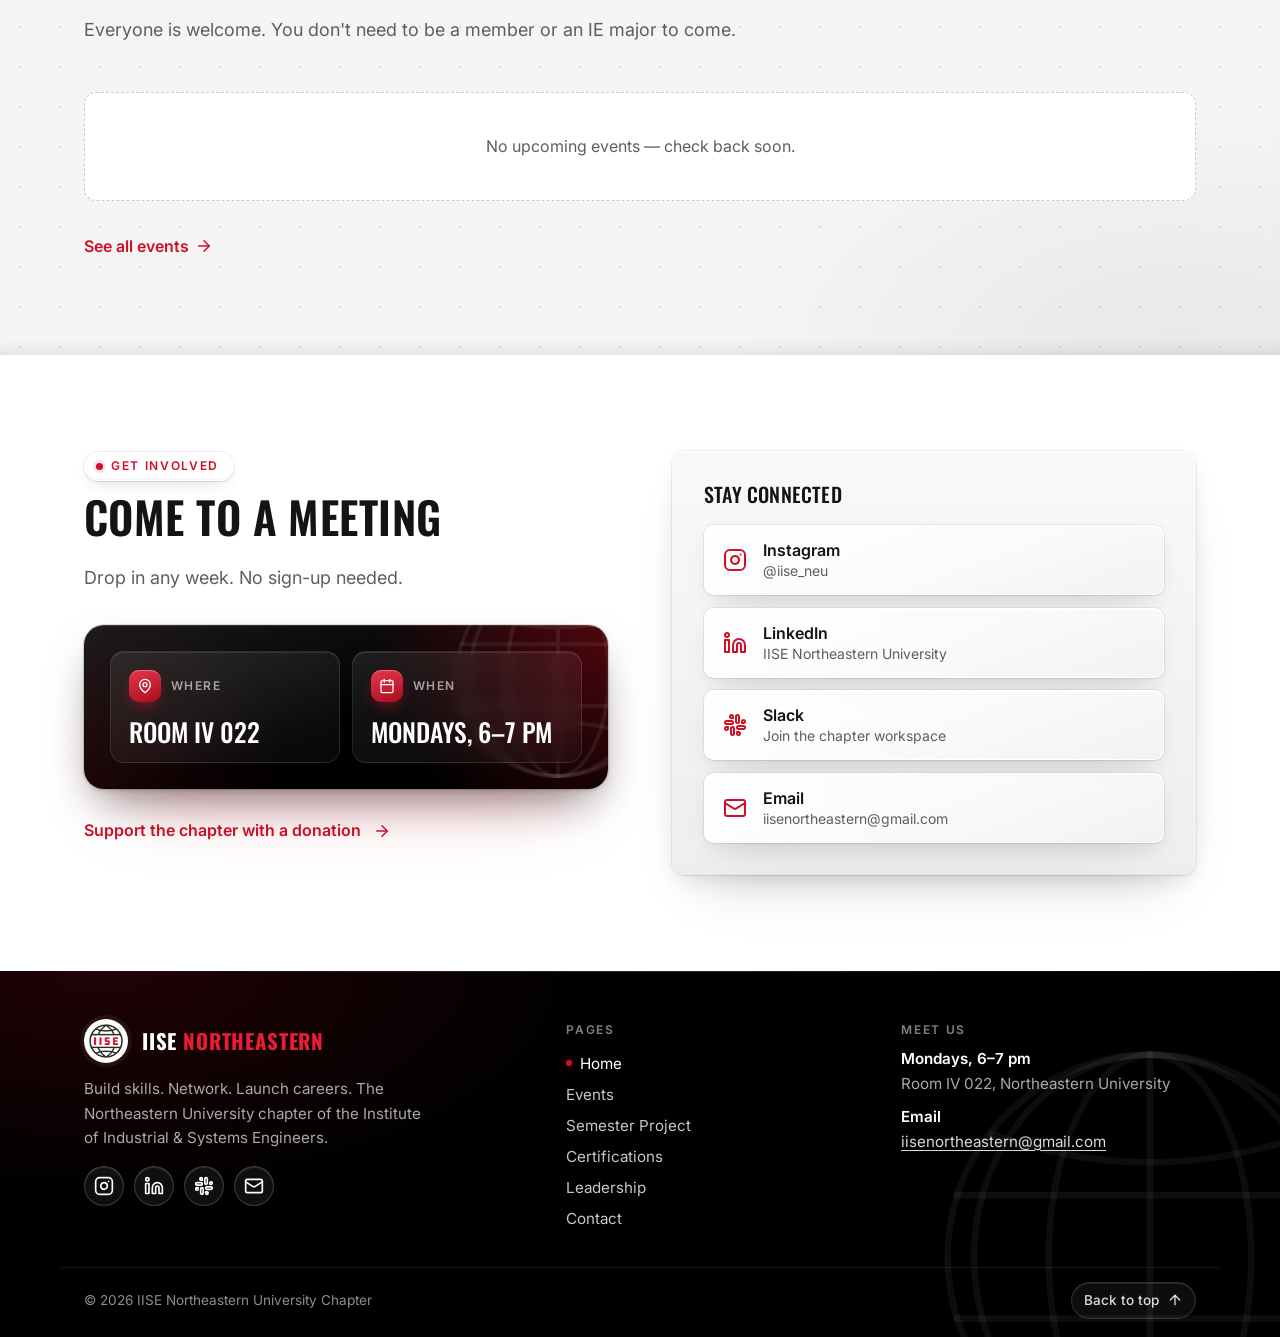
==== commit 5cb9003c: "Add a test event on Dec 5 Co-Authored-By: Claude Sonnet 5.5 <noreply@anthropic.com>" ====
--- a/index.html
+++ b/index.html
@@ -90,8 +90,8 @@
   <!-- Turn on entrance/scroll animation unless the visitor prefers reduced motion (set before paint to avoid a flash) -->
   <script>if (!matchMedia("(prefers-reduced-motion: reduce)").matches) document.documentElement.classList.add("anim");</script>
   <!-- Bump ?v= on both lines whenever styles.css or main.js change, so browsers fetch the new files -->
-  <link rel="stylesheet" href="css/styles.css?v=202611162328">
-  <script src="js/main.js?v=202611162328" defer></script>
+  <link rel="stylesheet" href="css/styles.css?v=202611172152">
+  <script src="js/main.js?v=202611172152" defer></script>
 </head>
 <body id="top">
   <!-- Icon sprite: referenced below with <use href="#icon-…">. Shapes based on Lucide (ISC license). -->
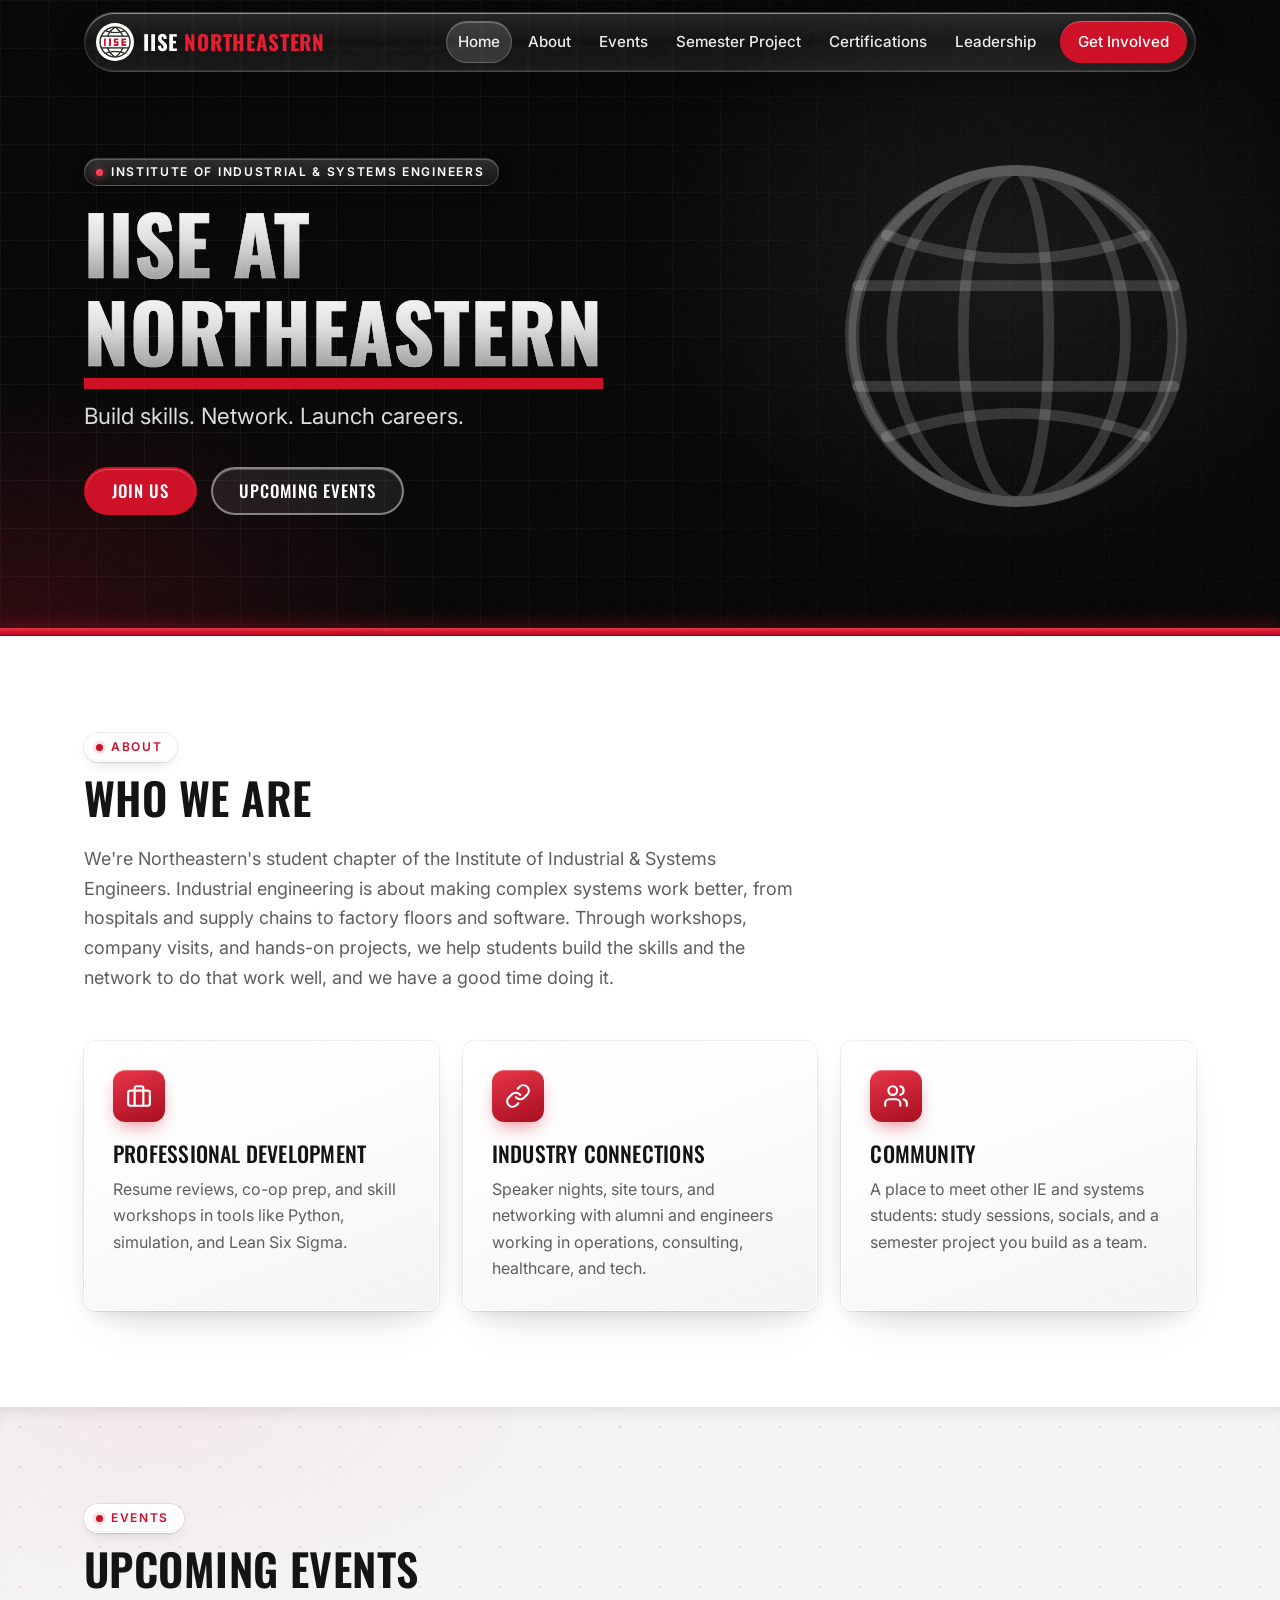
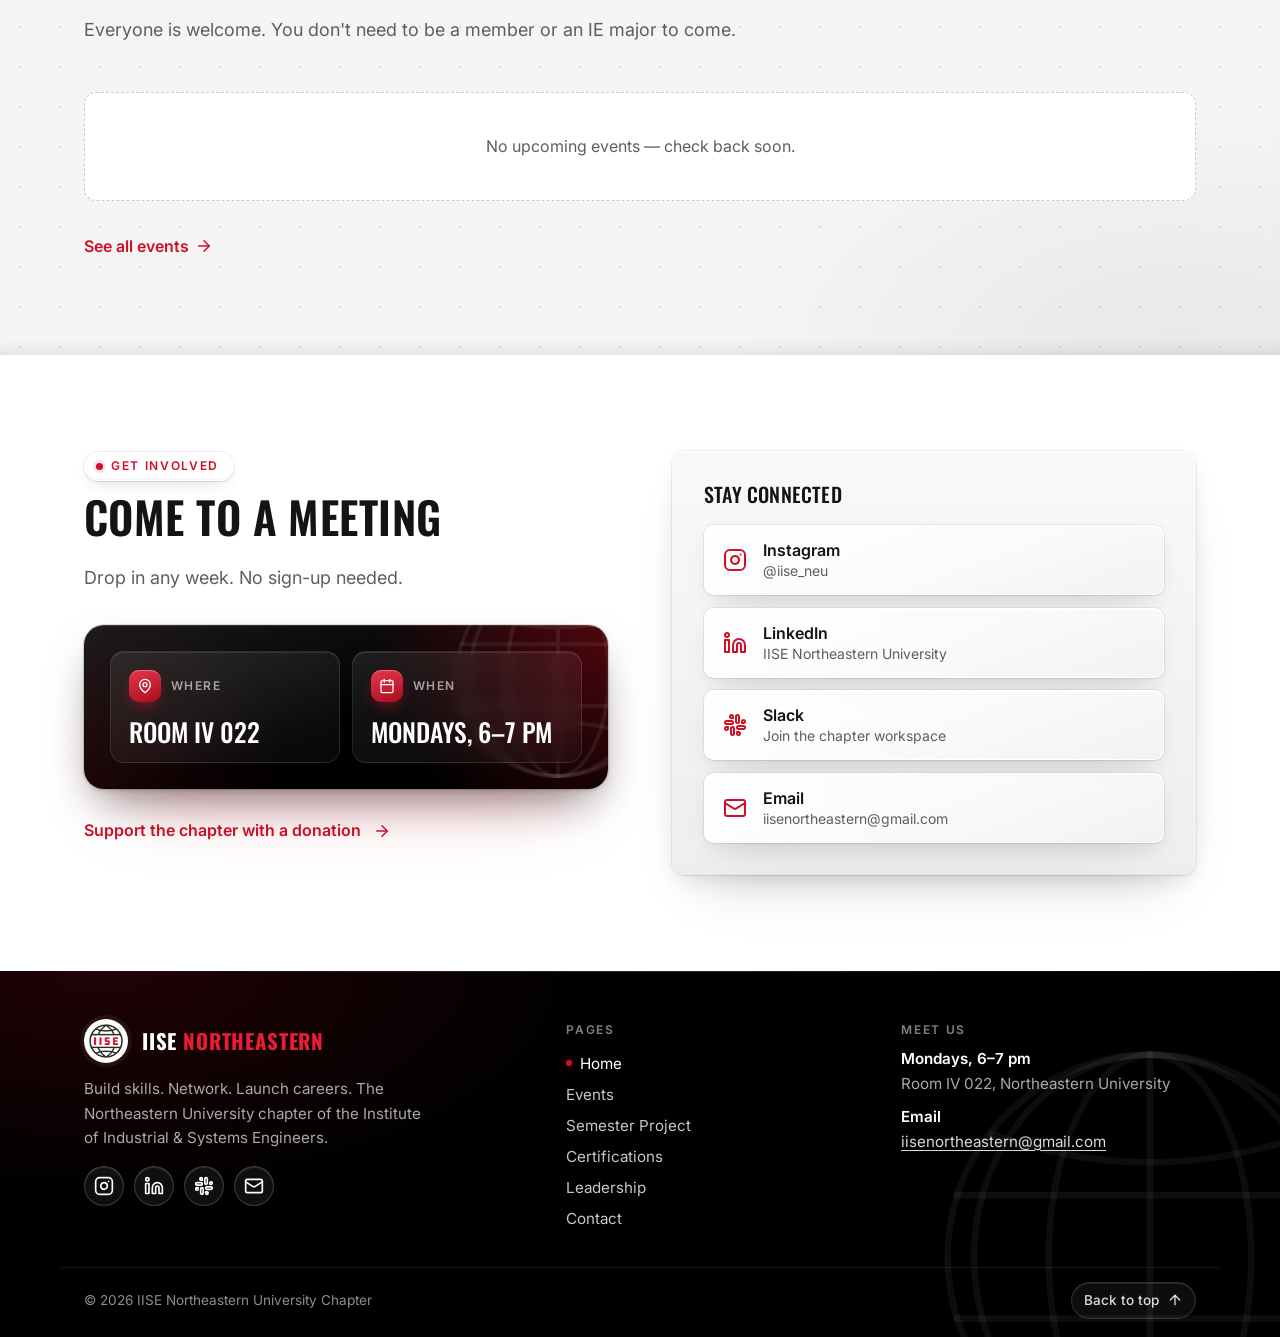
==== commit dd6457ef: "Remove the Dec 5 test event Co-Authored-By: Claude Sonnet 5.5 <noreply@anthropic.com>" ====
--- a/index.html
+++ b/index.html
@@ -90,8 +90,8 @@
   <!-- Turn on entrance/scroll animation unless the visitor prefers reduced motion (set before paint to avoid a flash) -->
   <script>if (!matchMedia("(prefers-reduced-motion: reduce)").matches) document.documentElement.classList.add("anim");</script>
   <!-- Bump ?v= on both lines whenever styles.css or main.js change, so browsers fetch the new files -->
-  <link rel="stylesheet" href="css/styles.css?v=202611172152">
-  <script src="js/main.js?v=202611172152" defer></script>
+  <link rel="stylesheet" href="css/styles.css?v=202611172159">
+  <script src="js/main.js?v=202611172159" defer></script>
 </head>
 <body id="top">
   <!-- Icon sprite: referenced below with <use href="#icon-…">. Shapes based on Lucide (ISC license). -->
